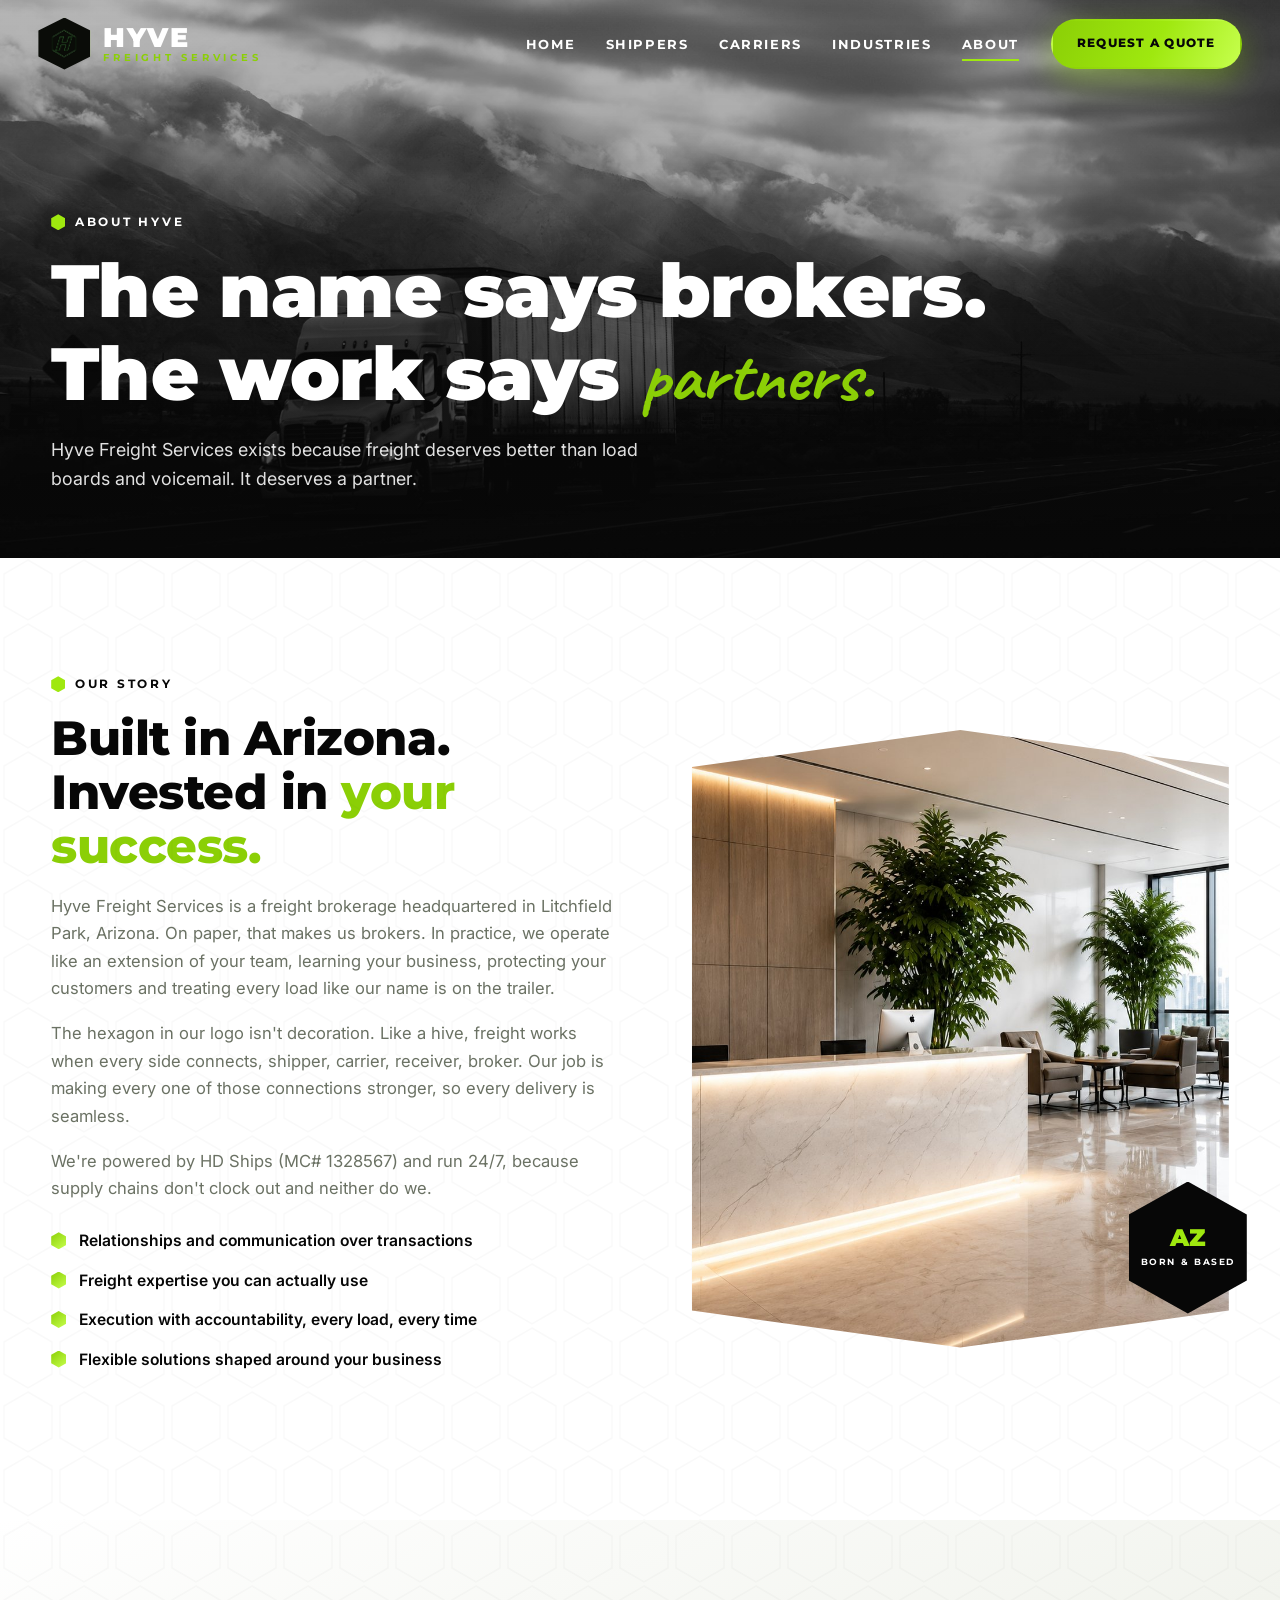
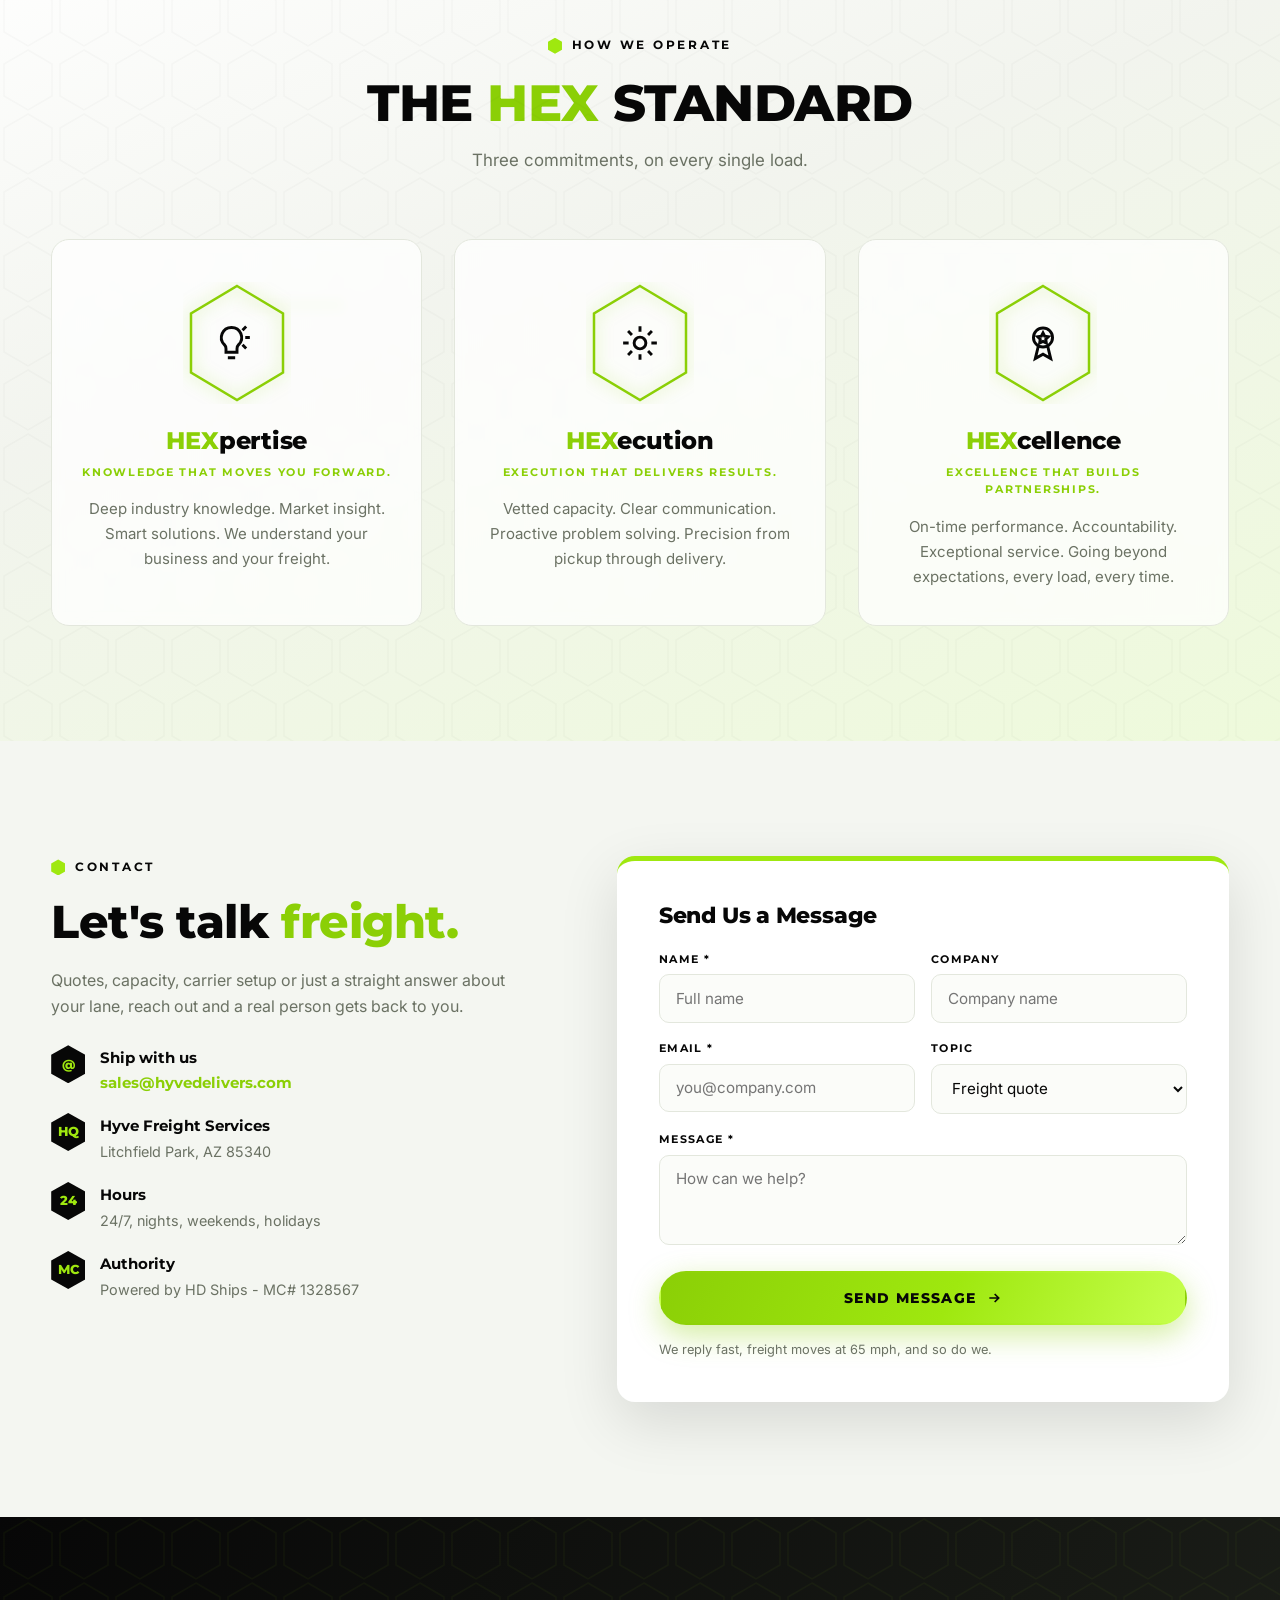
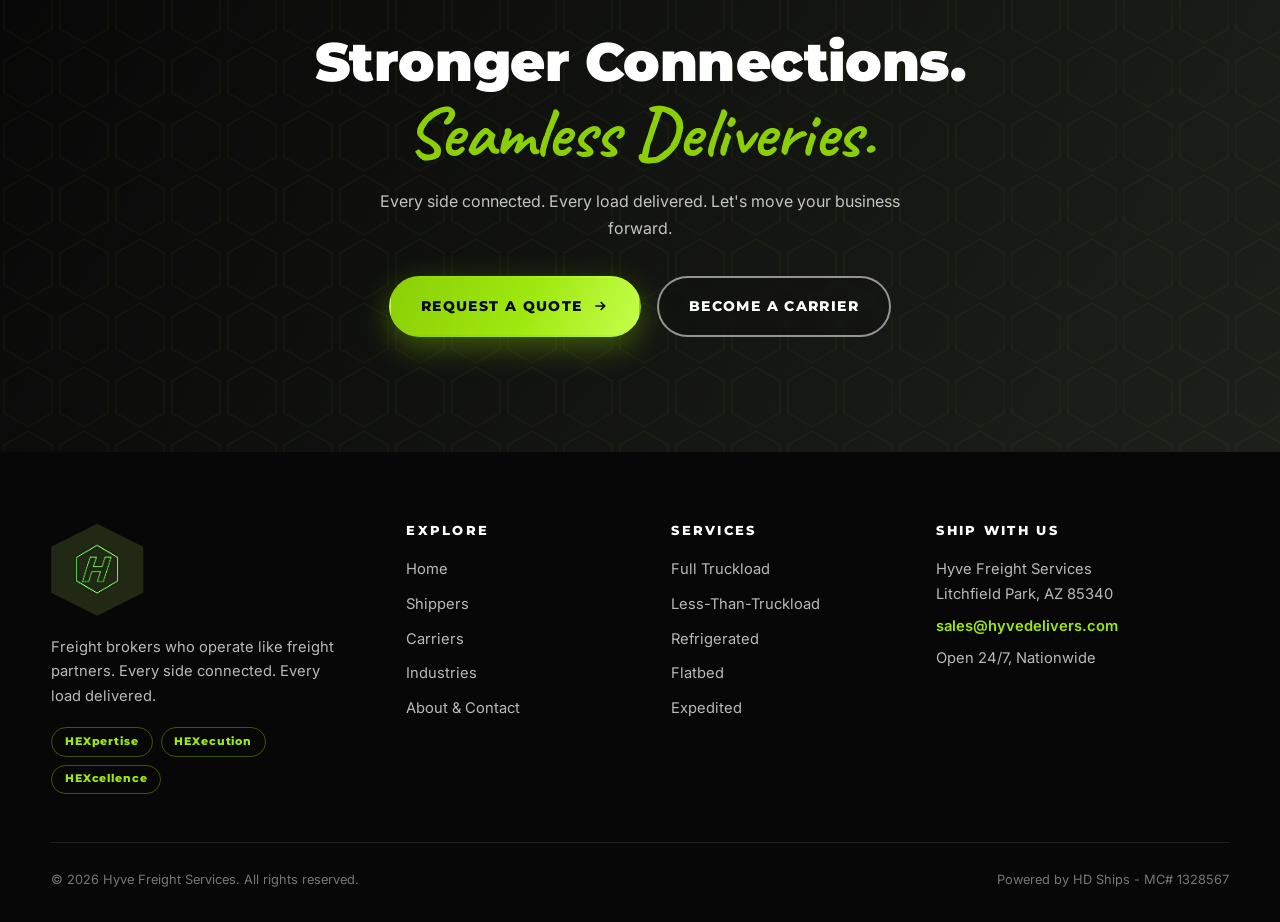
==== public/about.html @ b83c66d7 "bigger footer logo, fixed parallax bg gaps, mobile hero legibility, SEO pack (robots, sitemap, OG/Tw" ====
<!DOCTYPE html>
<html lang="en">
<head>
  <meta charset="UTF-8">
  <meta name="viewport" content="width=device-width, initial-scale=1.0">
  <title>About Hyve Freight Services | Freight Partners in Litchfield Park, AZ | Contact Us</title>
  <meta name="description" content="Meet Hyve Freight Services, an Arizona freight brokerage built on relationships, communication and disciplined execution. Based in Litchfield Park, AZ, serving shippers nationwide 24/7. Contact us at sales@hyvedelivers.com.">
  <meta name="keywords" content="about Hyve Freight Services, freight broker Litchfield Park AZ, Arizona logistics company, contact freight broker, HD Ships MC 1328567">
  <link rel="canonical" href="https://hyvedelivers.com/about.html">
  <meta property="og:title" content="About Hyve Freight Services, Freight Partners, Not Just Brokers">
  <meta property="og:description" content="An Arizona freight brokerage built on relationships, communication and disciplined execution. Ship with us: sales@hyvedelivers.com">
  <link rel="icon" type="image/png" href="images/favicon.png">
  <meta property="og:url" content="https://hyvedelivers.com/about.html">
  <meta property="og:type" content="website">
  <meta property="og:image" content="https://hyvedelivers.com/images/mountain-semi-bw.jpg">
  <meta property="og:site_name" content="Hyve Freight Services">
  <meta name="twitter:card" content="summary_large_image">
  <meta name="twitter:image" content="https://hyvedelivers.com/images/mountain-semi-bw.jpg">
  <meta name="robots" content="index, follow">
  <link rel="apple-touch-icon" href="images/apple-touch-icon.png">
  <link rel="preconnect" href="https://fonts.googleapis.com">
  <link rel="preconnect" href="https://fonts.gstatic.com" crossorigin>
  <link href="https://fonts.googleapis.com/css2?family=Montserrat:wght@700;800;900&family=Inter:wght@400;500;600;700&family=Caveat:wght@700&display=swap" rel="stylesheet">
  <link rel="stylesheet" href="css/style.css">
  <script type="application/ld+json">
  {
    "@context": "https://schema.org",
    "@type": "AboutPage",
    "mainEntity": {
      "@type": "LocalBusiness",
      "name": "Hyve Freight Services",
      "email": "sales@hyvedelivers.com",
      "address": { "@type": "PostalAddress", "addressLocality": "Litchfield Park", "addressRegion": "AZ", "postalCode": "85340", "addressCountry": "US" },
      "openingHours": "Mo-Su 00:00-24:00"
    }
  }
  </script>
</head>
<body class="hero-dark">

  <header class="site-header">
    <div class="header-inner">
      <a class="brand" href="index.html" aria-label="Hyve Freight Services, home">
        <img class="brand-hex" src="images/logo-h.png" alt="Hyve hexagon H logo">
        <span class="brand-word">
          <span class="brand-name">HYVE</span>
          <span class="brand-sub">Freight Services</span>
        </span>
      </a>
      <nav class="main-nav" aria-label="Main navigation">
        <a href="index.html">Home</a>
        <a href="shippers.html">Shippers</a>
        <a href="carriers.html">Carriers</a>
        <a href="industries.html">Industries</a>
        <a href="about.html" class="active">About</a>
      </nav>
      <a href="#quote" class="btn btn-lime header-cta" data-quote>Request a Quote</a>
      <button class="nav-toggle" aria-label="Toggle menu"><span></span><span></span><span></span></button>
    </div>
  </header>

  <main>
    <section class="page-hero">
      <div class="hero-media" data-speed="-1"><img src="images/mountain-semi-bw.jpg" alt="Semi truck driving into dramatic mountain light" fetchpriority="high"></div>
      <div class="page-scrim"></div>
      <div class="container">
        <span class="eyebrow">About Hyve</span>
        <h1>The name says brokers.<br>The work says <span class="lime script">partners.</span></h1>
        <p class="lede">Hyve Freight Services exists because freight deserves better than load boards and voicemail. It deserves a partner.</p>
      </div>
    </section>

    <section class="section hex-bg">
      <div class="container">
        <div class="split">
          <div class="split-copy reveal">
            <span class="eyebrow">Our Story</span>
            <h2>Built in Arizona.<br>Invested in <span class="lime">your success.</span></h2>
            <p>Hyve Freight Services is a freight brokerage headquartered in Litchfield Park, Arizona. On paper, that makes us brokers. In practice, we operate like an extension of your team, learning your business, protecting your customers and treating every load like our name is on the trailer.</p>
            <p>The hexagon in our logo isn't decoration. Like a hive, freight works when every side connects, shipper, carrier, receiver, broker. Our job is making every one of those connections stronger, so every delivery is seamless.</p>
            <p>We're powered by HD Ships (MC# 1328567) and run 24/7, because supply chains don't clock out and neither do we.</p>
            <ul class="value-list">
              <li>Relationships and communication over transactions</li>
              <li>Freight expertise you can actually use</li>
              <li>Execution with accountability, every load, every time</li>
              <li>Flexible solutions shaped around your business</li>
            </ul>
          </div>
          <div class="split-media reveal reveal-d1">
            <div class="photo"><img src="images/client-office.jpg" alt="Hyve Freight Services office, where every load gets watched" loading="lazy"></div>
            <div class="hex-badge"><strong>AZ</strong><span>Born &amp; Based</span></div>
          </div>
        </div>
      </div>
    </section>

    <section class="section hex-standard hex-bg">
      <div class="container">
        <div class="section-head reveal">
          <span class="eyebrow">How We Operate</span>
          <h2>THE <span class="lime">HEX</span> STANDARD</h2>
          <p>Three commitments, on every single load.</p>
        </div>
        <div class="hex-grid">
          <svg class="hex-connector" viewBox="0 0 100 4" preserveAspectRatio="none" aria-hidden="true"><line x1="0" y1="2" x2="100" y2="2"/></svg>
          <article class="hex-card reveal">
            <div class="hex-icon">
              <svg class="hex-frame" viewBox="0 0 108 122"><path d="M54 4 100 31.5v59L54 118 8 90.5v-59z"/></svg>
              <svg class="glyph" viewBox="0 0 24 24" fill="none" stroke-width="1.6"><path d="M9 3.5a5.5 5.5 0 0 0-3.9 9.4c.6.6.9 1.4.9 2.2V17h6v-1.9c0-.8.3-1.6.9-2.2A5.5 5.5 0 0 0 9 3.5z"/><path d="M7 20h4M15 5l2-2M16.5 9H19M15 13l2 2"/></svg>
            </div>
            <h3><span class="hx">HEX</span>pertise</h3>
            <span class="kicker">Knowledge that moves you forward.</span>
            <p>Deep industry knowledge. Market insight. Smart solutions. We understand your business and your freight.</p>
          </article>
          <article class="hex-card reveal reveal-d1">
            <div class="hex-icon">
              <svg class="hex-frame" viewBox="0 0 108 122"><path d="M54 4 100 31.5v59L54 118 8 90.5v-59z"/></svg>
              <svg class="glyph" viewBox="0 0 24 24" fill="none" stroke-width="1.6"><circle cx="12" cy="12" r="3.2"/><path d="M12 2.8v3M12 18.2v3M2.8 12h3M18.2 12h3M5.5 5.5l2.1 2.1M16.4 16.4l2.1 2.1M18.5 5.5l-2.1 2.1M7.6 16.4l-2.1 2.1"/></svg>
            </div>
            <h3><span class="hx">HEX</span>ecution</h3>
            <span class="kicker">Execution that delivers results.</span>
            <p>Vetted capacity. Clear communication. Proactive problem solving. Precision from pickup through delivery.</p>
          </article>
          <article class="hex-card reveal reveal-d2">
            <div class="hex-icon">
              <svg class="hex-frame" viewBox="0 0 108 122"><path d="M54 4 100 31.5v59L54 118 8 90.5v-59z"/></svg>
              <svg class="glyph" viewBox="0 0 24 24" fill="none" stroke-width="1.6"><circle cx="12" cy="9" r="5.2"/><path d="m9.5 13.5-1.7 7 4.2-2.4 4.2 2.4-1.7-7"/><path d="m12 6.5.9 1.8 2 .3-1.4 1.4.3 2-1.8-.9-1.8.9.3-2-1.4-1.4 2-.3z"/></svg>
            </div>
            <h3><span class="hx">HEX</span>cellence</h3>
            <span class="kicker">Excellence that builds partnerships.</span>
            <p>On-time performance. Accountability. Exceptional service. Going beyond expectations, every load, every time.</p>
          </article>
        </div>
      </div>
    </section>

    <section class="section quote-section" id="contact">
      <div class="container">
        <div class="quote-wrap">
          <div class="quote-info reveal">
            <span class="eyebrow">Contact</span>
            <h2>Let's talk <span class="lime">freight.</span></h2>
            <p>Quotes, capacity, carrier setup or just a straight answer about your lane, reach out and a real person gets back to you.</p>
            <ul class="quote-points">
              <li><span class="dot">@</span><div><strong>Ship with us</strong><span><a href="mailto:sales@hyvedelivers.com" class="lime"><strong>sales@hyvedelivers.com</strong></a></span></div></li>
              <li><span class="dot">HQ</span><div><strong>Hyve Freight Services</strong><span>Litchfield Park, AZ 85340</span></div></li>
              <li><span class="dot">24</span><div><strong>Hours</strong><span>24/7, nights, weekends, holidays</span></div></li>
              <li><span class="dot">MC</span><div><strong>Authority</strong><span>Powered by HD Ships - MC# 1328567</span></div></li>
            </ul>
          </div>
          <form class="form-card reveal reveal-d1" data-mailform data-subject="Website Contact, hyvedelivers.com">
            <h3>Send Us a Message</h3>
            <div class="form-grid">
              <div class="field"><label for="a-name">Name *</label><input id="a-name" name="Name" required placeholder="Full name"></div>
              <div class="field"><label for="a-company">Company</label><input id="a-company" name="Company" placeholder="Company name"></div>
              <div class="field"><label for="a-email">Email *</label><input id="a-email" name="Email" type="email" required placeholder="you@company.com"></div>
              <div class="field"><label for="a-topic">Topic</label>
                <select id="a-topic" name="Topic">
                  <option>Freight quote</option><option>Carrier setup</option><option>General question</option><option>Something else</option>
                </select>
              </div>
              <div class="field full"><label for="a-msg">Message *</label><textarea id="a-msg" name="Message" required placeholder="How can we help?"></textarea></div>
            </div>
            <button type="submit" class="btn btn-lime">Send Message
              <svg width="16" height="16" viewBox="0 0 24 24" fill="none" stroke="currentColor" stroke-width="2.5"><path d="M5 12h14M13 6l6 6-6 6"/></svg>
            </button>
            <p class="form-note">We reply fast, freight moves at 65&nbsp;mph, and so do we.</p>
          </form>
        </div>
      </div>
    </section>

    <section class="section cta-band">
      <div class="container">
        <h2>Stronger Connections.<br><span class="script lime" style="font-size:1.3em">Seamless Deliveries.</span></h2>
        <p>Every side connected. Every load delivered. Let's move your business forward.</p>
        <div class="hero-ctas">
          <a href="#quote" class="btn btn-lime" data-quote>Request a Quote
            <svg width="16" height="16" viewBox="0 0 24 24" fill="none" stroke="currentColor" stroke-width="2.5"><path d="M5 12h14M13 6l6 6-6 6"/></svg>
          </a>
          <a href="carriers.html" class="btn btn-ghost-light">Become a Carrier</a>
        </div>
      </div>
    </section>
  </main>

  <footer class="site-footer">
    <div class="container">
      <div class="footer-grid">
        <div class="footer-brand">
          <img class="brand-hex" src="images/logo-h.png" alt="Hyve hexagon logo">
          <p>Freight brokers who operate like freight partners. Every side connected. Every load delivered.</p>
          <div class="hex-tags"><span>HEXpertise</span><span>HEXecution</span><span>HEXcellence</span></div>
        </div>
        <div>
          <h4>Explore</h4>
          <ul>
            <li><a href="index.html">Home</a></li>
            <li><a href="shippers.html">Shippers</a></li>
            <li><a href="carriers.html">Carriers</a></li>
            <li><a href="industries.html">Industries</a></li>
            <li><a href="about.html">About &amp; Contact</a></li>
          </ul>
        </div>
        <div>
          <h4>Services</h4>
          <ul>
            <li><a href="shippers.html#ftl">Full Truckload</a></li>
            <li><a href="shippers.html#ltl">Less-Than-Truckload</a></li>
            <li><a href="shippers.html#reefer">Refrigerated</a></li>
            <li><a href="shippers.html#flatbed">Flatbed</a></li>
            <li><a href="shippers.html#expedited">Expedited</a></li>
          </ul>
        </div>
        <div class="footer-contact">
          <h4>Ship With Us</h4>
          <p>Hyve Freight Services<br>Litchfield Park, AZ 85340</p>
          <p><a href="mailto:sales@hyvedelivers.com">sales@hyvedelivers.com</a></p>
          <p>Open 24/7, Nationwide</p>
        </div>
      </div>
      <div class="footer-bottom">
        <span>© <span id="year"></span> Hyve Freight Services. All rights reserved.</span>
        <span>Powered by HD Ships - MC# 1328567</span>
      </div>
    </div>
  </footer>

  <div class="modal-overlay" id="quoteModal" role="dialog" aria-modal="true" aria-label="Request a freight quote">
    <div class="modal">
      <form class="form-card" data-mailform data-subject="Freight Quote Request, hyvedelivers.com">
        <button type="button" class="modal-close" aria-label="Close">✕</button>
        <h3>Request a Freight Quote</h3>
        <div class="form-grid">
          <div class="field"><label for="m-name">Name *</label><input id="m-name" name="Name" required placeholder="Full name"></div>
          <div class="field"><label for="m-email">Email *</label><input id="m-email" name="Email" type="email" required placeholder="you@company.com"></div>
          <div class="field"><label for="m-origin">Origin *</label><input id="m-origin" name="Origin" required placeholder="City, State or ZIP"></div>
          <div class="field"><label for="m-dest">Destination *</label><input id="m-dest" name="Destination" required placeholder="City, State or ZIP"></div>
          <div class="field"><label for="m-equip">Equipment</label>
            <select id="m-equip" name="Equipment">
              <option>Dry Van (FTL)</option><option>LTL</option><option>Refrigerated</option>
              <option>Flatbed</option><option>Expedited</option><option>Specialized / Other</option>
            </select>
          </div>
          <div class="field"><label for="m-date">Ship Date</label><input id="m-date" name="Ship Date" type="date"></div>
          <div class="field full"><label for="m-notes">Load Details</label><textarea id="m-notes" name="Details" placeholder="Commodity, weight, pallet count, special requirements…"></textarea></div>
        </div>
        <button type="submit" class="btn btn-lime">Send Quote Request</button>
        <p class="form-note">Or email us directly: <a href="mailto:sales@hyvedelivers.com"><strong>sales@hyvedelivers.com</strong></a></p>
      </form>
    </div>
  </div>

  <script src="js/vendor/gsap.min.js"></script>
  <script src="js/vendor/ScrollTrigger.min.js"></script>
  <script src="js/main.js"></script>
</body>
</html>
---- public/css/style.css ----
/* ============================================================
   HYVE FREIGHT SERVICES — global stylesheet
   Palette: neon lime on white/light gray with charcoal accents
   ============================================================ */

:root {
  --ink: #070707;
  --ink-2: #131511;
  --ink-3: #1d201a;
  --paper: #ffffff;
  --mist: #f4f6f1;
  --limewash: #eefadb;
  --lime: #9fe80f;          /* primary neon lime */
  --lime-deep: #8bcf06;     /* brand base */
  --lime-bright: #c6ff4d;   /* glow highlight */
  --gray: #6b7264;
  --gray-line: #e3e7dd;
  --shadow: 0 20px 60px rgba(7, 7, 7, .12);
  --radius: 18px;
  --font-head: 'Montserrat', 'Helvetica Neue', sans-serif;
  --font-body: 'Inter', 'Helvetica Neue', sans-serif;
  --font-script: 'Caveat', cursive;
}

* { margin: 0; padding: 0; box-sizing: border-box; }

html { scroll-behavior: smooth; }

body {
  font-family: var(--font-body);
  color: var(--ink);
  background: var(--paper);
  line-height: 1.65;
  overflow-x: hidden;
  -webkit-font-smoothing: antialiased;
}

img { max-width: 100%; display: block; }
a { color: inherit; text-decoration: none; }
ul { list-style: none; }
button { font-family: inherit; cursor: pointer; }

h1, h2, h3, h4 { font-family: var(--font-head); line-height: 1.12; letter-spacing: -.01em; }

.container { width: min(1200px, 92vw); margin: 0 auto; }

::selection { background: var(--lime); color: var(--ink); }

/* ---------- utility ---------- */
.lime { color: var(--lime-deep); }
.script { font-family: var(--font-script); font-weight: 700; }
.eyebrow {
  display: inline-flex; align-items: center; gap: .6rem;
  font-family: var(--font-head); font-size: .78rem; font-weight: 700;
  letter-spacing: .22em; text-transform: uppercase; color: var(--ink);
}
.eyebrow::before {
  content: ''; width: 14px; height: 16px; flex: none;
  background: var(--lime);
  clip-path: polygon(50% 0, 100% 25%, 100% 75%, 50% 100%, 0 75%, 0 25%);
}
.section { padding: clamp(4.5rem, 9vw, 8rem) 0; position: relative; }
.section-head { max-width: 720px; margin-bottom: clamp(2.2rem, 5vw, 4rem); }
.section-head h2 { font-size: clamp(2rem, 4.4vw, 3.2rem); font-weight: 800; margin: .8rem 0 1rem; }
.section-head p { color: var(--gray); font-size: 1.06rem; }

/* hexagon pattern backdrop */
.hex-bg { position: relative; }
.hex-bg::before {
  content: ''; position: absolute; inset: 0; pointer-events: none; opacity: .5;
  background-image: url("data:image/svg+xml,%3Csvg width='56' height='64' viewBox='0 0 56 64' xmlns='http://www.w3.org/2000/svg'%3E%3Cpath d='M28 2 52 16v32L28 62 4 48V16z' fill='none' stroke='%23070707' stroke-opacity='.045' stroke-width='1.5'/%3E%3C/svg%3E");
}

/* ---------- buttons ---------- */
.btn {
  display: inline-flex; align-items: center; justify-content: center; gap: .6rem;
  font-family: var(--font-head); font-weight: 800; font-size: .86rem;
  letter-spacing: .1em; text-transform: uppercase;
  padding: 1.05rem 1.9rem; border-radius: 999px; border: 2px solid transparent;
  transition: transform .25s ease, box-shadow .25s ease, background .25s ease, color .25s ease, border-color .25s ease;
  white-space: nowrap;
}
.btn svg { transition: transform .25s ease; }
.btn:hover svg { transform: translateX(4px); }
.btn-lime {
  background: linear-gradient(115deg, var(--lime-deep), var(--lime) 55%, var(--lime-bright));
  color: var(--ink); box-shadow: 0 10px 30px rgba(139, 207, 6, .38);
}
.btn-lime:hover { transform: translateY(-2px); box-shadow: 0 16px 40px rgba(139, 207, 6, .5); }
.btn-ghost-dark { border-color: rgba(7,7,7,.35); color: var(--ink); background: transparent; }
.btn-ghost-dark:hover { border-color: var(--ink); background: var(--ink); color: #fff; }
.btn-ghost-light { border-color: rgba(255,255,255,.55); color: #fff; background: rgba(7,7,7,.18); backdrop-filter: blur(4px); }
.btn-ghost-light:hover { border-color: var(--lime); color: var(--lime-bright); }
.btn-dark { background: var(--ink); color: #fff; }
.btn-dark:hover { background: var(--ink-3); transform: translateY(-2px); }

/* ============================================================
   HEADER — full lockup collapses to hex-only on scroll
   ============================================================ */
.site-header {
  position: fixed; top: 0; left: 0; right: 0; z-index: 900;
  transition: background .35s ease, box-shadow .35s ease, padding .35s ease;
  padding: 1.1rem 0;
}
.site-header.scrolled {
  background: rgba(255, 255, 255, .92);
  backdrop-filter: blur(14px); -webkit-backdrop-filter: blur(14px);
  box-shadow: 0 6px 30px rgba(7,7,7,.08);
  padding: .55rem 0;
}
.header-inner { display: flex; align-items: center; gap: 2rem; width: min(1320px, 94vw); margin: 0 auto; }

.brand { display: flex; align-items: center; gap: .8rem; flex: none; }
.brand-hex {
  width: 52px; transition: width .35s ease, padding .35s ease;
  background: #0a0c08; padding: 7px;
  clip-path: polygon(50% 0, 100% 25%, 100% 75%, 50% 100%, 0 75%, 0 25%);
  filter: drop-shadow(0 0 6px rgba(139,207,6,.45));
}
.site-header.scrolled .brand-hex { width: 42px; padding: 5px; }
.brand-word {
  overflow: hidden; max-width: 240px; opacity: 1;
  transition: max-width .45s ease, opacity .35s ease, transform .45s ease;
  line-height: 1;
}
.site-header.scrolled .brand-word { max-width: 0; opacity: 0; transform: translateX(-8px); }
.brand-word .brand-name {
  font-family: var(--font-head); font-weight: 900; font-size: 1.7rem;
  letter-spacing: .06em; color: var(--ink); display: block;
}
.brand-word .brand-sub {
  font-family: var(--font-head); font-weight: 700; font-size: .62rem;
  letter-spacing: .38em; color: var(--lime-deep); display: block; margin-top: .15rem;
  text-transform: uppercase; white-space: nowrap;
}
.hero-dark .site-header:not(.scrolled) .brand-name { color: #fff; }

.main-nav { display: flex; gap: 1.9rem; margin-left: auto; }
.main-nav a {
  font-family: var(--font-head); font-size: .84rem; font-weight: 700;
  letter-spacing: .12em; text-transform: uppercase; color: var(--ink);
  position: relative; padding: .4rem 0;
}
.main-nav a::after {
  content: ''; position: absolute; left: 0; bottom: 0; height: 2px; width: 0;
  background: var(--lime); transition: width .28s ease;
}
.main-nav a:hover::after, .main-nav a.active::after { width: 100%; }
.hero-dark .site-header:not(.scrolled) .main-nav a { color: #fff; }

.header-cta { flex: none; padding: .8rem 1.5rem; font-size: .78rem; }

.nav-toggle { display: none; background: none; border: 0; width: 44px; height: 44px; position: relative; z-index: 1001; }
.nav-toggle span {
  display: block; width: 26px; height: 3px; border-radius: 2px; background: var(--ink);
  margin: 5px auto; transition: transform .3s ease, opacity .3s ease;
}
.hero-dark .site-header:not(.scrolled) .nav-toggle span { background: #fff; }
body.nav-open .nav-toggle span { background: var(--ink) !important; }
body.nav-open .nav-toggle span:nth-child(1) { transform: translateY(8px) rotate(45deg); }
body.nav-open .nav-toggle span:nth-child(2) { opacity: 0; }
body.nav-open .nav-toggle span:nth-child(3) { transform: translateY(-8px) rotate(-45deg); }

@media (max-width: 900px) {
  .main-nav {
    position: fixed; inset: 0; background: rgba(255,255,255,.98);
    flex-direction: column; align-items: center; justify-content: center; gap: 2.2rem;
    transform: translateY(-100%); transition: transform .4s ease; z-index: 1000;
  }
  body.nav-open .main-nav { transform: translateY(0); }
  .main-nav a { font-size: 1.2rem; color: var(--ink) !important; }
  .nav-toggle { display: block; margin-left: auto; }
  .header-cta { display: none; }
}

/* ============================================================
   HERO
   ============================================================ */
.hero {
  position: relative; min-height: 100svh; display: flex; align-items: center;
  overflow: hidden; padding: 7.5rem 0 5rem;
}
.hero-media { position: absolute; inset: -16% 0; z-index: -2; }
.hero-media img { width: 100%; height: 100%; object-fit: cover; object-position: center 62%; }
.hero .hero-media img { filter: saturate(1.25) contrast(1.08) brightness(1.02); }
.hero-scrim {
  position: absolute; inset: 0; z-index: -1;
  background:
    linear-gradient(to bottom, rgba(255,255,255,.65) 0%, transparent 16%),
    linear-gradient(100deg, rgba(250, 252, 245, .9) 0%, rgba(250, 252, 245, .62) 32%, rgba(250,252,245,.06) 60%, rgba(7,7,7,0) 100%),
    linear-gradient(to top, rgba(255,255,255,.75) 0%, transparent 22%);
}
.hero-content { max-width: 660px; }

.hero-title {
  font-size: clamp(3rem, 8.4vw, 6.4rem); font-weight: 900;
  text-transform: none; color: var(--ink); line-height: .98;
}
.hero-title .line { display: block; }
.hero-title .line .strike-wrap { display: inline-block; position: relative; }
.strike-line { position: absolute; left: -4%; top: 50%; width: 108%; height: .42em; overflow: visible; pointer-events: none; transform: translateY(-50%); }
.strike-line path {
  stroke: var(--ink); stroke-width: 7; fill: none; stroke-linecap: round;
  filter: drop-shadow(0 1px 0 rgba(255,255,255,.4));
}
.hero-partners {
  display: block; font-family: var(--font-script); font-weight: 700;
  font-size: clamp(4.4rem, 12vw, 9.4rem); line-height: .8;
  color: var(--lime-deep); transform: rotate(-4deg); margin: .02em 0 0 .3em;
  text-shadow: 0 0 28px rgba(166, 232, 26, .4);
}
.hero-partners .underline { display: block; width: 72%; height: 16px; margin: -2px 0 0 10%; overflow: visible; }
.hero-partners .underline path { stroke: var(--lime); stroke-width: 7; fill: none; stroke-linecap: round; }

.hero-tag {
  font-family: var(--font-head); font-weight: 700;
  font-size: clamp(1.05rem, 2.2vw, 1.45rem); margin: 1.6rem 0 2.2rem; color: var(--ink);
  text-shadow: 0 0 14px rgba(255,255,255,.85), 0 1px 2px rgba(255,255,255,.6);
}
.hero-ctas { display: flex; gap: 1rem; flex-wrap: wrap; }

.scroll-cue {
  position: absolute; left: 50%; bottom: 2rem; transform: translateX(-50%);
  display: flex; flex-direction: column; align-items: center; gap: .5rem;
  font-family: var(--font-head); font-size: .66rem; font-weight: 700;
  letter-spacing: .3em; text-transform: uppercase; color: var(--ink); opacity: .75;
}
.scroll-cue .mouse {
  width: 26px; height: 42px; border: 2px solid var(--ink); border-radius: 14px; position: relative;
}
.scroll-cue .mouse::after {
  content: ''; position: absolute; left: 50%; top: 7px; width: 4px; height: 8px;
  margin-left: -2px; border-radius: 2px; background: var(--lime-deep);
  animation: wheel 1.6s ease-in-out infinite;
}
@keyframes wheel { 0%,100% { transform: translateY(0); opacity: 1; } 55% { transform: translateY(12px); opacity: 0; } }

/* ---------- inner page hero (banner) ---------- */
.page-hero {
  position: relative; min-height: 62svh; display: flex; align-items: flex-end;
  padding: 9rem 0 4rem; color: #fff; overflow: hidden;
}
.page-hero .hero-media img { object-position: center; }
.page-hero .page-scrim {
  position: absolute; inset: 0; z-index: -1;
  background: linear-gradient(to top, rgba(7,7,7,.88) 0%, rgba(7,7,7,.35) 55%, rgba(7,7,7,.25) 100%);
}
.page-hero h1 { font-size: clamp(2.6rem, 6vw, 4.6rem); font-weight: 900; margin-top: .8rem; }
.page-hero .eyebrow { color: #fff; }
.page-hero p.lede { max-width: 640px; margin-top: 1.1rem; font-size: 1.12rem; color: rgba(255,255,255,.88); }

/* ============================================================
   TRUST BAR
   ============================================================ */
.trust-bar { background: var(--ink); color: #fff; padding: 2.4rem 0; }
.trust-grid { display: grid; grid-template-columns: repeat(4, 1fr); gap: 1.5rem; }
.trust-item { display: flex; gap: 1rem; align-items: flex-start; padding: 0 1rem; border-left: 1px solid rgba(255,255,255,.12); }
.trust-item:first-child { border-left: 0; }
.trust-item svg { flex: none; width: 40px; height: 40px; stroke: var(--lime); }
.trust-item h3 { font-size: .86rem; font-weight: 800; letter-spacing: .1em; text-transform: uppercase; margin-bottom: .3rem; }
.trust-item p { font-size: .86rem; color: rgba(255,255,255,.62); line-height: 1.5; }
@media (max-width: 900px) { .trust-grid { grid-template-columns: 1fr 1fr; row-gap: 2rem; } .trust-item:nth-child(3) { border-left: 0; } }
@media (max-width: 560px) { .trust-grid { grid-template-columns: 1fr; } .trust-item { border-left: 0; padding: 0; } }

/* ============================================================
   WHO WE ARE
   ============================================================ */
.split { display: grid; grid-template-columns: 1.05fr 1fr; gap: clamp(2.5rem, 6vw, 5.5rem); align-items: center; }
.split-media { position: relative; }
.split-media .photo {
  border-radius: var(--radius); overflow: hidden; box-shadow: var(--shadow);
  clip-path: polygon(0 6%, 50% 0, 100% 6%, 100% 94%, 50% 100%, 0 94%);
}
.split-media .photo img { aspect-ratio: 4/4.6; object-fit: cover; width: 100%; }
.split-media .hex-badge {
  position: absolute; right: -18px; bottom: 34px; width: 118px; height: 132px;
  background: var(--ink); display: flex; flex-direction: column; align-items: center; justify-content: center;
  clip-path: polygon(50% 0, 100% 25%, 100% 75%, 50% 100%, 0 75%, 0 25%);
  color: var(--lime); font-family: var(--font-head); text-align: center;
}
.split-media .hex-badge strong { font-size: 1.5rem; font-weight: 900; line-height: 1; }
.split-media .hex-badge span { font-size: .56rem; font-weight: 700; letter-spacing: .18em; text-transform: uppercase; color: #fff; margin-top: .3rem; }
.split-copy h2 { font-size: clamp(2rem, 4.2vw, 3rem); font-weight: 800; margin: .8rem 0 1.2rem; }
.split-copy > p { color: var(--gray); margin-bottom: 1.1rem; font-size: 1.04rem; }
.value-list { margin: 1.6rem 0 2rem; display: grid; gap: .85rem; }
.value-list li { display: flex; gap: .8rem; align-items: flex-start; font-weight: 600; font-size: .98rem; }
.value-list li::before {
  content: ''; flex: none; width: 15px; height: 17px; margin-top: .25rem;
  background: linear-gradient(140deg, var(--lime-deep), var(--lime-bright));
  clip-path: polygon(50% 0, 100% 25%, 100% 75%, 50% 100%, 0 75%, 0 25%);
}
@media (max-width: 900px) { .split { grid-template-columns: 1fr; } .split-media { order: -1; max-width: 480px; } }

/* ============================================================
   THE HEX STANDARD
   ============================================================ */
.hex-standard {
  background: linear-gradient(160deg, #ffffff 0%, #f2f4ee 42%, var(--limewash) 100%);
}
.hex-standard .section-head { text-align: center; margin-inline: auto; }
.hex-standard .section-head .eyebrow { justify-content: center; }
.hex-grid { display: grid; grid-template-columns: repeat(3, 1fr); gap: 2rem; position: relative; }
.hex-connector {
  position: absolute; top: 64px; left: 16%; right: 16%; height: 4px; z-index: 0;
}
.hex-connector line { stroke: var(--lime-deep); stroke-width: 3; stroke-dasharray: 2 10; stroke-linecap: round; }
.hex-card {
  position: relative; z-index: 1; text-align: center;
  background: rgba(255,255,255,.75); backdrop-filter: blur(6px);
  border: 1px solid var(--gray-line); border-radius: var(--radius);
  padding: 2.6rem 1.8rem 2.2rem; transition: transform .3s ease, box-shadow .3s ease, border-color .3s ease;
}
.hex-card:hover { transform: translateY(-8px); box-shadow: var(--shadow); border-color: var(--lime); }
.hex-icon {
  width: 108px; height: 122px; margin: 0 auto 1.5rem; position: relative;
  display: flex; align-items: center; justify-content: center;
}
.hex-icon .hex-frame { position: absolute; inset: 0; }
.hex-icon .hex-frame path {
  fill: none; stroke: var(--lime-deep); stroke-width: 2.5;
  filter: drop-shadow(0 0 8px rgba(139, 207, 6, .5));
}
.hex-icon .glyph { width: 44px; height: 44px; stroke: var(--ink); }
.hex-card h3 { font-size: 1.5rem; font-weight: 800; }
.hex-card h3 .hx { color: var(--lime-deep); }
.hex-card .kicker {
  display: block; font-family: var(--font-head); font-size: .68rem; font-weight: 700;
  letter-spacing: .16em; text-transform: uppercase; color: var(--lime-deep); margin: .55rem 0 1rem;
}
.hex-card p { font-size: .94rem; color: var(--gray); }
@media (max-width: 900px) { .hex-grid { grid-template-columns: 1fr; max-width: 460px; margin: 0 auto; } .hex-connector { display: none; } }

/* ============================================================
   SERVICES — expanding accordion cards
   ============================================================ */
.services-strip { display: flex; gap: .8rem; height: 480px; }
.svc {
  position: relative; flex: 1; border-radius: var(--radius); overflow: hidden; cursor: pointer;
  transition: flex .55s cubic-bezier(.5, 0, .15, 1); background: var(--ink);
}
.svc.open { flex: 3.6; }
.svc img { position: absolute; inset: 0; width: 100%; height: 100%; object-fit: cover; opacity: .85; transition: transform .8s ease, opacity .5s ease; }
.svc.open img { transform: scale(1.04); opacity: .95; }
.svc::after {
  content: ''; position: absolute; inset: 0;
  background: linear-gradient(to top, rgba(7,7,7,.92) 0%, rgba(7,7,7,.25) 55%, rgba(7,7,7,.12) 100%);
}
.svc-label {
  position: absolute; z-index: 2; left: 1.4rem; bottom: 1.3rem; right: 1.4rem; color: #fff;
}
.svc-label .num { font-family: var(--font-head); font-weight: 800; font-size: .72rem; letter-spacing: .2em; color: var(--lime); }
.svc-label h3 {
  font-size: 1.25rem; font-weight: 800; margin: .35rem 0; white-space: nowrap;
  transition: font-size .4s ease;
}
.svc.open .svc-label h3 { font-size: 1.6rem; white-space: normal; }
.svc-label p {
  font-size: .9rem; color: rgba(255,255,255,.8); max-width: 420px;
  max-height: 0; opacity: 0; overflow: hidden; transition: max-height .5s ease .1s, opacity .5s ease .15s;
}
.svc.open .svc-label p { max-height: 200px; opacity: 1; }
.svc .svc-collapsed-title {
  position: absolute; z-index: 2; left: 50%; bottom: 2rem; transform-origin: 0 50%;
  transform: rotate(-90deg) translateY(-50%); white-space: nowrap;
  font-family: var(--font-head); font-weight: 800; font-size: .95rem; letter-spacing: .14em;
  text-transform: uppercase; color: #fff; opacity: 1; transition: opacity .3s ease;
}
.svc.open .svc-collapsed-title { opacity: 0; }
.svc:not(.open) .svc-label { opacity: 0; }
@media (max-width: 900px) {
  .services-strip { flex-direction: column; height: auto; }
  .svc { min-height: 84px; flex: none; }
  .svc.open { min-height: 320px; flex: none; }
  .svc .svc-collapsed-title { position: absolute; transform: none; left: 1.4rem; bottom: auto; top: 50%; margin-top: -.6em; }
  .svc:not(.open) .svc-label { display: none; }
}

/* ============================================================
   JOURNEY RAIL — truck rides the route as you scroll (desktop)
   ============================================================ */
.journey-rail {
  position: fixed; right: 26px; top: 50%; transform: translateY(-50%);
  height: min(62vh, 560px); width: 44px; z-index: 500; pointer-events: none;
  opacity: 0; transition: opacity .5s ease;
}
.journey-rail.on { opacity: 1; }
.journey-rail .rail-track { position: absolute; left: 50%; top: 0; bottom: 0; width: 3px; margin-left: -1.5px; background: rgba(7,7,7,.1); border-radius: 2px; }
.journey-rail .rail-fill { position: absolute; left: 50%; top: 0; width: 3px; margin-left: -1.5px; height: 0; background: linear-gradient(var(--lime-deep), var(--lime)); border-radius: 2px; box-shadow: 0 0 8px rgba(139,207,6,.6); }
.journey-rail .waypoint {
  position: absolute; left: 50%; width: 13px; height: 15px; transform: translateX(-50%);
  background: #fff; border: 2px solid rgba(7,7,7,.22);
  clip-path: polygon(50% 0, 100% 25%, 100% 75%, 50% 100%, 0 75%, 0 25%);
  transition: background .3s ease, border-color .3s ease;
}
.journey-rail .waypoint.lit { background: var(--lime); border-color: var(--lime-deep); box-shadow: 0 0 10px rgba(139,207,6,.7); }
.journey-rail .rail-truck {
  position: absolute; left: 50%; top: 0; transform: translate(-50%, -50%);
  width: 34px; height: 34px; border-radius: 50%;
  background: var(--ink); display: flex; align-items: center; justify-content: center;
  box-shadow: 0 4px 14px rgba(7,7,7,.3), 0 0 0 3px var(--lime);
}
.journey-rail .rail-truck svg { width: 20px; height: 20px; fill: var(--lime); }
@media (max-width: 1100px) { .journey-rail { display: none; } }

/* ============================================================
   STATEMENT — Stronger Connections. Seamless Deliveries.
   ============================================================ */
.statement {
  position: relative; color: #fff; overflow: hidden;
  padding: clamp(6rem, 12vw, 10rem) 0;
}
.statement .hero-media img { object-position: center 70%; }
.statement .statement-scrim {
  position: absolute; inset: 0; z-index: -1;
  background: linear-gradient(105deg, rgba(7,7,7,.82) 0%, rgba(7,7,7,.55) 45%, rgba(7,7,7,.2) 100%);
}
.statement h2 { font-size: clamp(2.4rem, 5.6vw, 4.4rem); font-weight: 900; line-height: 1.05; }
.statement .script-line {
  display: block; font-family: var(--font-script); font-weight: 700;
  font-size: clamp(3rem, 7vw, 5.6rem); color: var(--lime); transform: rotate(-2.5deg);
  text-shadow: 0 0 30px rgba(159, 232, 15, .45); margin-top: .1em;
}
.statement p { max-width: 520px; margin: 1.6rem 0 2.4rem; font-size: 1.12rem; color: rgba(255,255,255,.85); }

/* ============================================================
   QUOTE SECTION + FORMS
   ============================================================ */
.quote-section { background: var(--mist); }
.quote-wrap { display: grid; grid-template-columns: 1fr 1.25fr; gap: clamp(2.5rem, 6vw, 5rem); align-items: start; }
.quote-info h2 { font-size: clamp(2rem, 4vw, 2.9rem); font-weight: 800; margin: .8rem 0 1.2rem; }
.quote-info p { color: var(--gray); margin-bottom: 1.6rem; }
.quote-points { display: grid; gap: 1.1rem; }
.quote-points li { display: flex; gap: .9rem; align-items: flex-start; }
.quote-points .dot {
  flex: none; width: 34px; height: 38px; display: flex; align-items: center; justify-content: center;
  background: var(--ink); color: var(--lime); font-family: var(--font-head); font-weight: 800; font-size: .8rem;
  clip-path: polygon(50% 0, 100% 25%, 100% 75%, 50% 100%, 0 75%, 0 25%);
}
.quote-points strong { display: block; font-family: var(--font-head); font-size: .95rem; }
.quote-points span { color: var(--gray); font-size: .9rem; }

.form-card {
  background: #fff; border-radius: var(--radius); box-shadow: var(--shadow);
  border-top: 5px solid var(--lime); padding: clamp(1.6rem, 3.5vw, 2.6rem);
}
.form-card h3 { font-size: 1.35rem; font-weight: 800; margin-bottom: 1.4rem; }
.form-grid { display: grid; grid-template-columns: 1fr 1fr; gap: 1rem; }
.form-grid .full { grid-column: 1 / -1; }
.field label {
  display: block; font-family: var(--font-head); font-size: .7rem; font-weight: 700;
  letter-spacing: .12em; text-transform: uppercase; margin-bottom: .4rem; color: var(--ink);
}
.field input, .field select, .field textarea {
  width: 100%; padding: .85rem 1rem; border: 1.5px solid var(--gray-line); border-radius: 10px;
  font-family: var(--font-body); font-size: .95rem; background: #fbfcf9; color: var(--ink);
  transition: border-color .25s ease, box-shadow .25s ease;
}
.field input:focus, .field select:focus, .field textarea:focus {
  outline: none; border-color: var(--lime-deep); box-shadow: 0 0 0 3px rgba(139,207,6,.18);
}
.field textarea { resize: vertical; min-height: 90px; }
.form-note { font-size: .8rem; color: var(--gray); margin-top: .9rem; }
.form-card .btn { width: 100%; margin-top: 1.2rem; }
@media (max-width: 900px) { .quote-wrap { grid-template-columns: 1fr; } .form-grid { grid-template-columns: 1fr; } }

/* ============================================================
   QUOTE MODAL
   ============================================================ */
.modal-overlay {
  position: fixed; inset: 0; z-index: 1100; background: rgba(7,7,7,.62);
  backdrop-filter: blur(6px); display: flex; align-items: center; justify-content: center;
  opacity: 0; pointer-events: none; transition: opacity .35s ease; padding: 1.2rem;
}
.modal-overlay.open { opacity: 1; pointer-events: auto; }
.modal {
  width: min(680px, 100%); max-height: 90svh; overflow-y: auto;
  transform: translateY(24px) scale(.98); transition: transform .35s ease;
}
.modal-overlay.open .modal { transform: translateY(0) scale(1); }
.modal .form-card { position: relative; }
.modal-close {
  position: absolute; top: 14px; right: 14px; width: 38px; height: 38px; border-radius: 50%;
  border: 1.5px solid var(--gray-line); background: #fff; font-size: 1.1rem; line-height: 1;
  transition: background .25s ease, transform .25s ease;
}
.modal-close:hover { background: var(--limewash); transform: rotate(90deg); }

/* ============================================================
   GENERIC CARDS (industries, carrier benefits, process steps)
   ============================================================ */
.card-grid { display: grid; grid-template-columns: repeat(3, 1fr); gap: 1.6rem; }
.card-grid.cols-2 { grid-template-columns: 1fr 1fr; }
.info-card {
  background: #fff; border: 1px solid var(--gray-line); border-radius: var(--radius);
  padding: 2rem 1.7rem; transition: transform .3s ease, box-shadow .3s ease, border-color .3s ease;
}
.info-card:hover { transform: translateY(-6px); box-shadow: var(--shadow); border-color: var(--lime); }
.info-card .ic {
  width: 54px; height: 60px; display: flex; align-items: center; justify-content: center;
  background: linear-gradient(140deg, var(--limewash), #fff); margin-bottom: 1.2rem;
  clip-path: polygon(50% 0, 100% 25%, 100% 75%, 50% 100%, 0 75%, 0 25%);
  border: 1px solid var(--lime);
}
.info-card .ic svg { width: 26px; height: 26px; stroke: var(--ink); }
.info-card h3 { font-size: 1.12rem; font-weight: 800; margin-bottom: .6rem; }
.info-card p { font-size: .92rem; color: var(--gray); }
@media (max-width: 900px) { .card-grid, .card-grid.cols-2 { grid-template-columns: 1fr 1fr; } }
@media (max-width: 620px) { .card-grid, .card-grid.cols-2 { grid-template-columns: 1fr; } }

/* photo cards (industries) */
.photo-card {
  position: relative; border-radius: var(--radius); overflow: hidden; min-height: 340px;
  display: flex; align-items: flex-end; color: #fff;
}
.photo-card img { position: absolute; inset: 0; width: 100%; height: 100%; object-fit: cover; transition: transform .7s ease; }
.photo-card:hover img { transform: scale(1.06); }
.photo-card::after { content: ''; position: absolute; inset: 0; background: linear-gradient(to top, rgba(7,7,7,.88), rgba(7,7,7,.05) 60%); }
.photo-card .pc-copy { position: relative; z-index: 2; padding: 1.6rem; }
.photo-card h3 { font-size: 1.3rem; font-weight: 800; }
.photo-card p { font-size: .9rem; color: rgba(255,255,255,.82); margin-top: .4rem; }

/* process steps */
.steps { display: grid; grid-template-columns: repeat(4, 1fr); gap: 1.4rem; counter-reset: step; }
.step { position: relative; padding: 1.8rem 1.4rem 1.6rem; background: #fff; border: 1px solid var(--gray-line); border-radius: var(--radius); }
.step::before {
  counter-increment: step; content: counter(step, decimal-leading-zero);
  font-family: var(--font-head); font-weight: 900; font-size: 2.2rem;
  color: transparent; -webkit-text-stroke: 1.5px var(--lime-deep); display: block; margin-bottom: .6rem;
}
.step h3 { font-size: 1rem; font-weight: 800; margin-bottom: .4rem; }
.step p { font-size: .88rem; color: var(--gray); }
@media (max-width: 900px) { .steps { grid-template-columns: 1fr 1fr; } }
@media (max-width: 560px) { .steps { grid-template-columns: 1fr; } }

/* stat band */
.stat-band { background: var(--ink); color: #fff; }
.stat-grid { display: grid; grid-template-columns: repeat(4, 1fr); gap: 2rem; text-align: center; }
.stat-grid strong {
  display: block; font-family: var(--font-head); font-weight: 900;
  font-size: clamp(2rem, 4.4vw, 3.2rem); color: var(--lime);
}
.stat-grid span { font-family: var(--font-head); font-size: .74rem; font-weight: 700; letter-spacing: .18em; text-transform: uppercase; color: rgba(255,255,255,.66); }
@media (max-width: 700px) { .stat-grid { grid-template-columns: 1fr 1fr; } }

/* CTA band */
.cta-band {
  background: linear-gradient(120deg, var(--ink) 0%, var(--ink-3) 100%);
  color: #fff; text-align: center; position: relative; overflow: hidden;
}
.cta-band::before {
  content: ''; position: absolute; inset: 0; opacity: .35;
  background-image: url("data:image/svg+xml,%3Csvg width='56' height='64' viewBox='0 0 56 64' xmlns='http://www.w3.org/2000/svg'%3E%3Cpath d='M28 2 52 16v32L28 62 4 48V16z' fill='none' stroke='%239fe80f' stroke-opacity='.12' stroke-width='1.5'/%3E%3C/svg%3E");
}
.cta-band h2 { font-size: clamp(2rem, 4.6vw, 3.4rem); font-weight: 900; position: relative; }
.cta-band p { color: rgba(255,255,255,.75); max-width: 560px; margin: 1rem auto 2.2rem; position: relative; }
.cta-band .hero-ctas { justify-content: center; position: relative; }

/* ============================================================
   FOOTER
   ============================================================ */
.site-footer { background: var(--ink); color: rgba(255,255,255,.72); padding: 4.5rem 0 2rem; }
.footer-grid { display: grid; grid-template-columns: 1.4fr 1fr 1fr 1.3fr; gap: 2.5rem; margin-bottom: 3rem; }
.footer-brand .brand-hex { width: 92px; padding: 12px; margin-bottom: 1.2rem; }
.footer-brand p { font-size: .92rem; max-width: 300px; }
.footer-brand .hex-tags { display: flex; gap: .5rem; flex-wrap: wrap; margin-top: 1.2rem; }
.footer-brand .hex-tags span {
  font-family: var(--font-head); font-size: .68rem; font-weight: 800; letter-spacing: .08em;
  color: var(--lime); border: 1px solid rgba(159,232,15,.35); border-radius: 999px; padding: .3rem .8rem;
}
.site-footer h4 { color: #fff; font-size: .8rem; font-weight: 800; letter-spacing: .18em; text-transform: uppercase; margin-bottom: 1.2rem; }
.site-footer ul { display: grid; gap: .65rem; font-size: .92rem; }
.site-footer ul a { transition: color .25s ease; }
.site-footer ul a:hover { color: var(--lime); }
.footer-contact p { font-size: .92rem; margin-bottom: .5rem; }
.footer-contact a { color: var(--lime); font-weight: 600; }
.footer-bottom {
  border-top: 1px solid rgba(255,255,255,.1); padding-top: 1.6rem;
  display: flex; justify-content: space-between; gap: 1rem; flex-wrap: wrap;
  font-size: .8rem; color: rgba(255,255,255,.45);
}
@media (max-width: 900px) { .footer-grid { grid-template-columns: 1fr 1fr; } }
@media (max-width: 560px) { .footer-grid { grid-template-columns: 1fr; } }

/* ============================================================
   SCROLL REVEAL DEFAULTS (JS adds .revealed)
   ============================================================ */
.reveal { opacity: 0; transform: translateY(36px); transition: opacity .8s ease, transform .8s ease; }
.reveal.revealed { opacity: 1; transform: none; }
.reveal-d1 { transition-delay: .12s; }
.reveal-d2 { transition-delay: .24s; }
.reveal-d3 { transition-delay: .36s; }
@media (prefers-reduced-motion: reduce) {
  .reveal { opacity: 1; transform: none; transition: none; }
  html { scroll-behavior: auto; }
}
html.no-anim { scroll-behavior: auto; }
html.no-anim .reveal { opacity: 1; transform: none; transition: none; }
html.no-anim .hero, html.no-anim .page-hero { min-height: 860px; }

/* supplied brand hero photo (very wide), keep truck center-right */
.hero .hero-media img { object-position: 55% 48%; }

/* mobile: stronger uniform hero wash so headline/tagline stay legible */
@media (max-width: 700px) {
  .hero-scrim {
    background: linear-gradient(to bottom, rgba(250,252,245,.85) 0%, rgba(250,252,245,.6) 55%, rgba(255,255,255,.9) 100%);
  }
}

/* footer logo: brighten the neon artwork on the dark ground */
.site-footer .brand-hex {
  background: #10130a;
  filter: brightness(2.1) saturate(1.15) drop-shadow(0 0 14px rgba(139,207,6,.55));
}
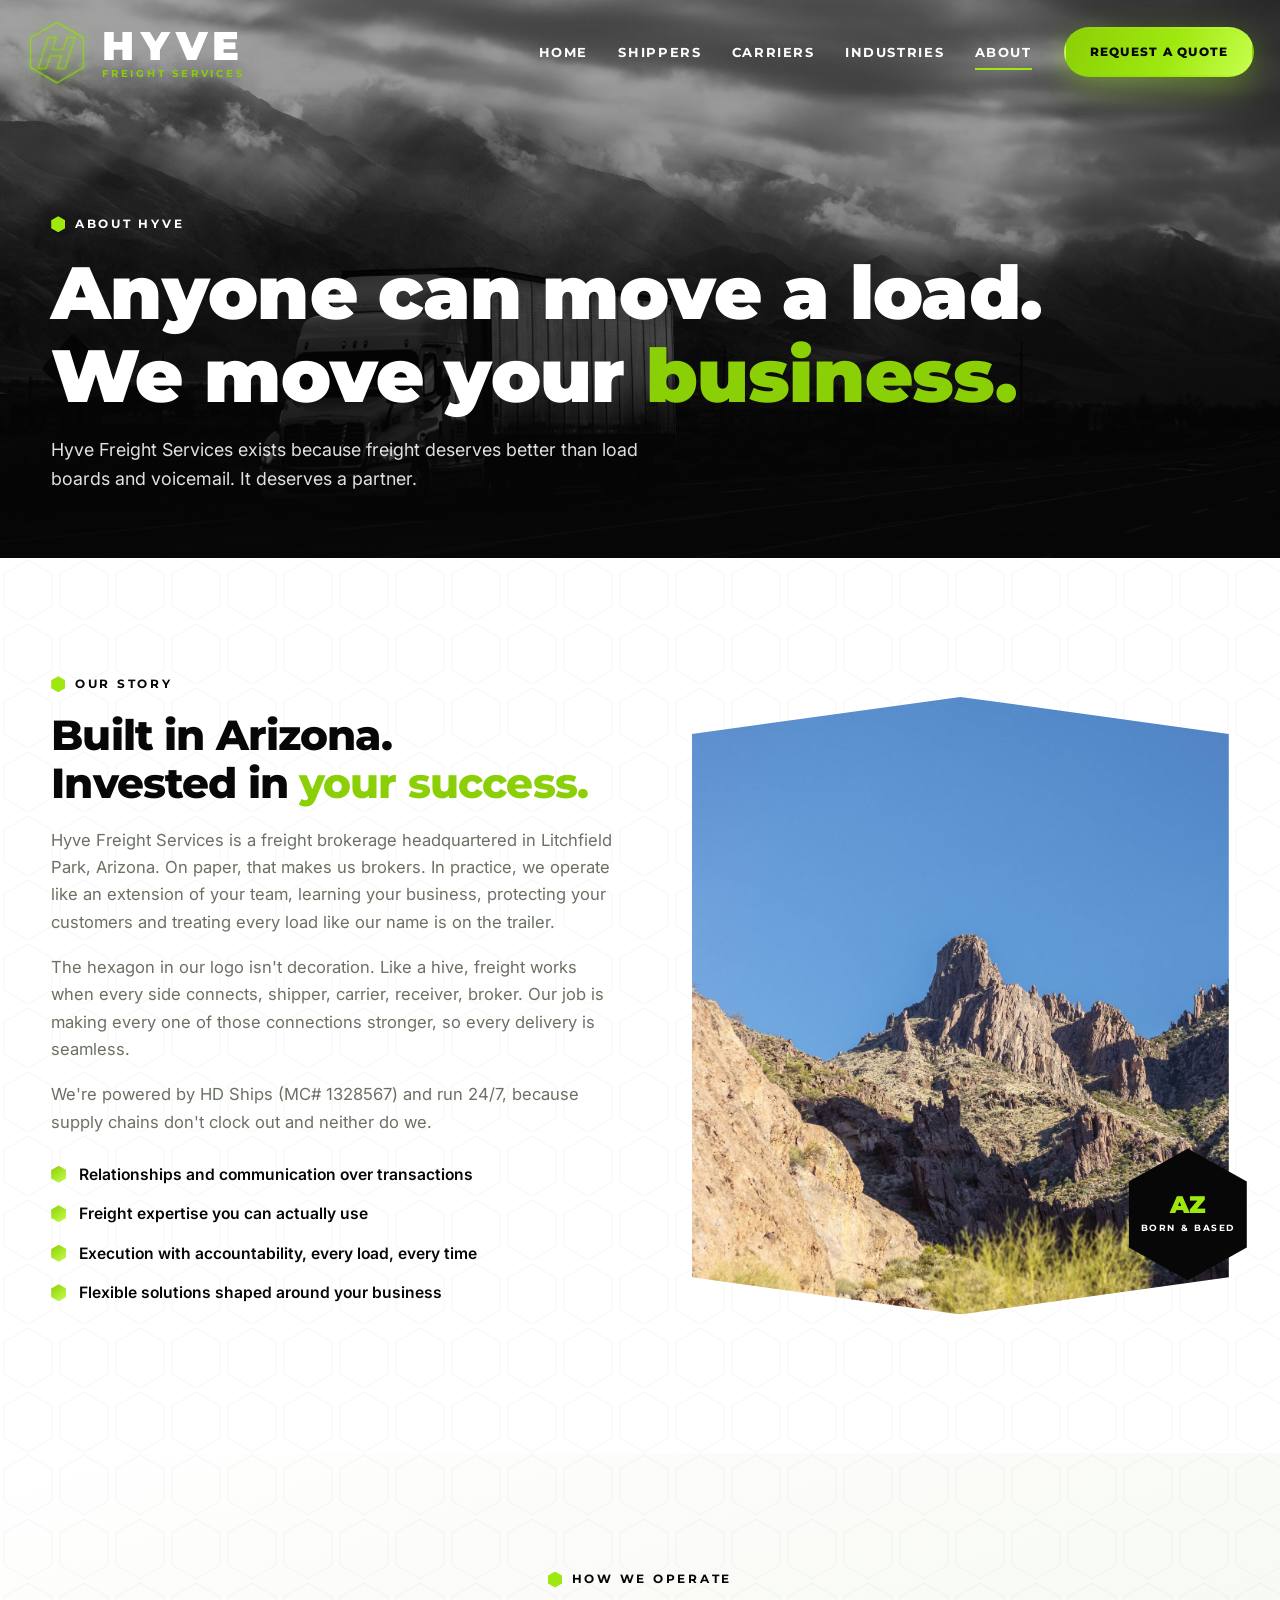
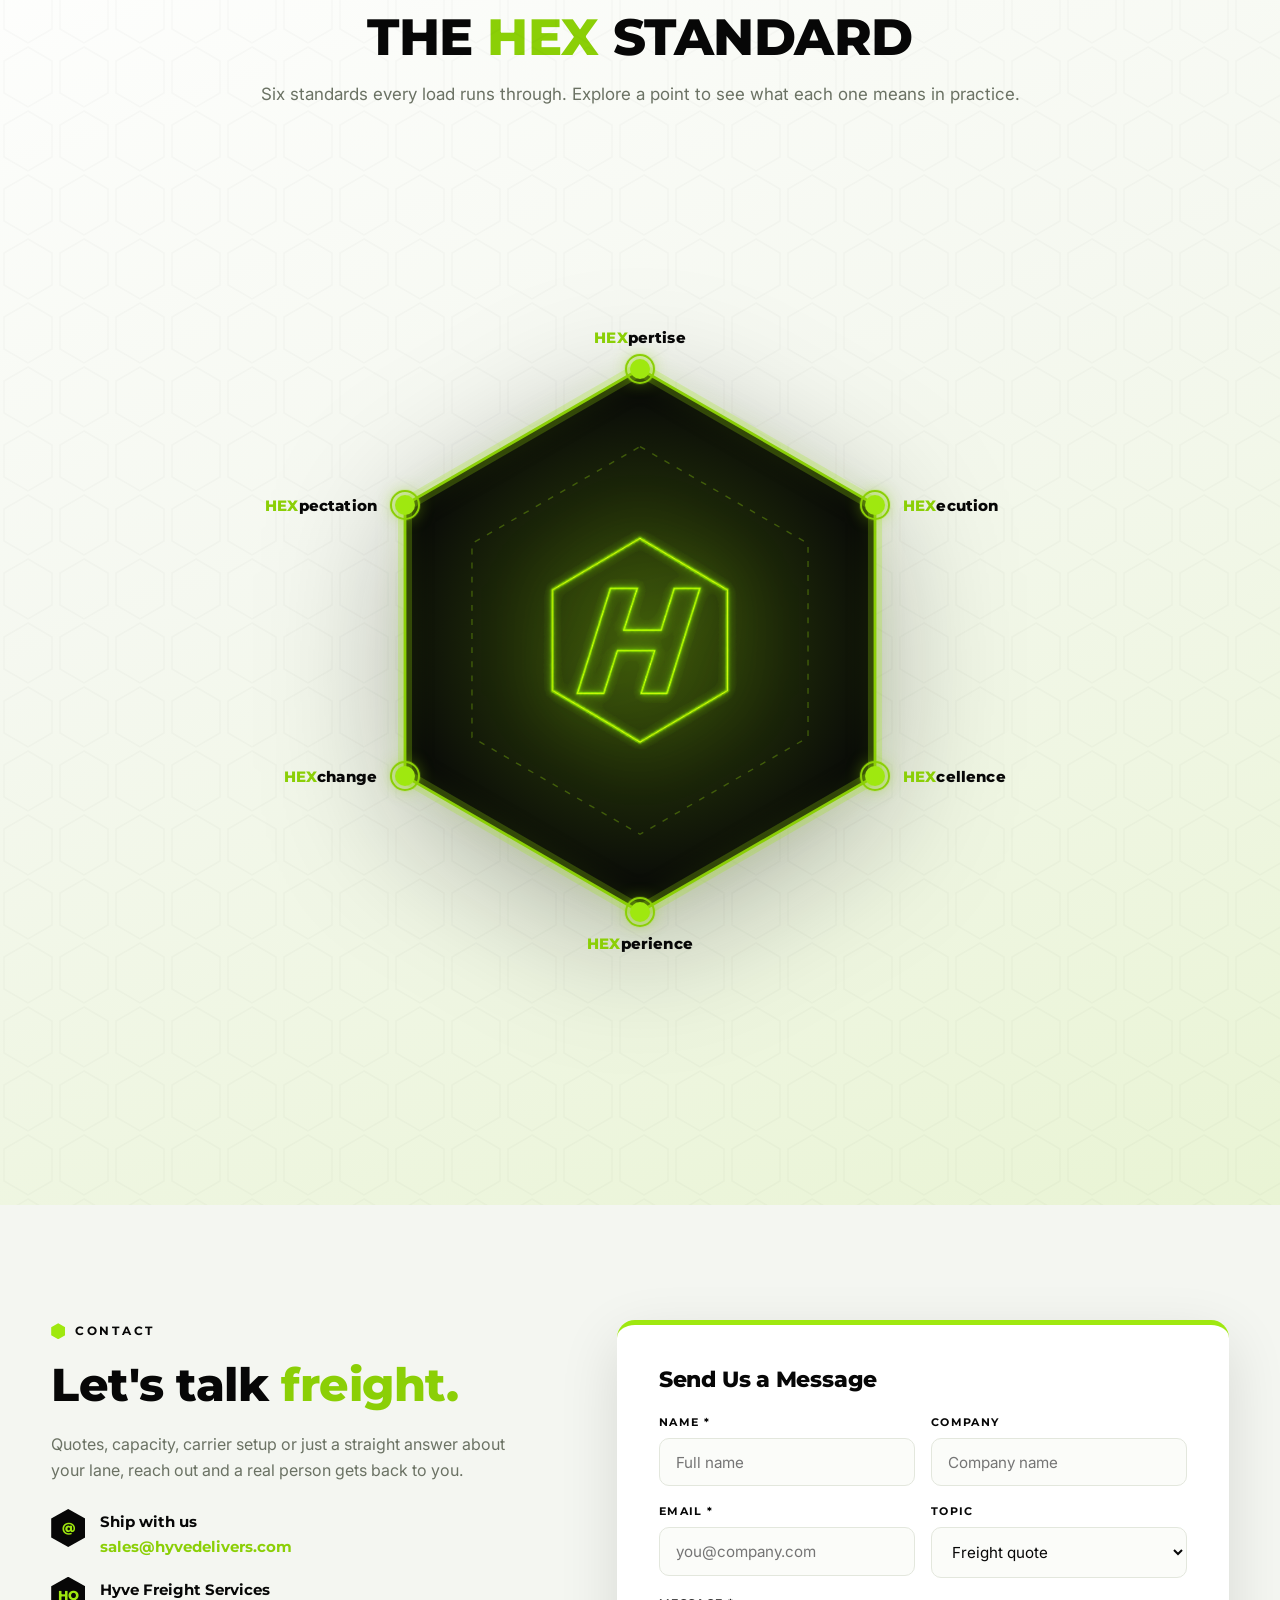
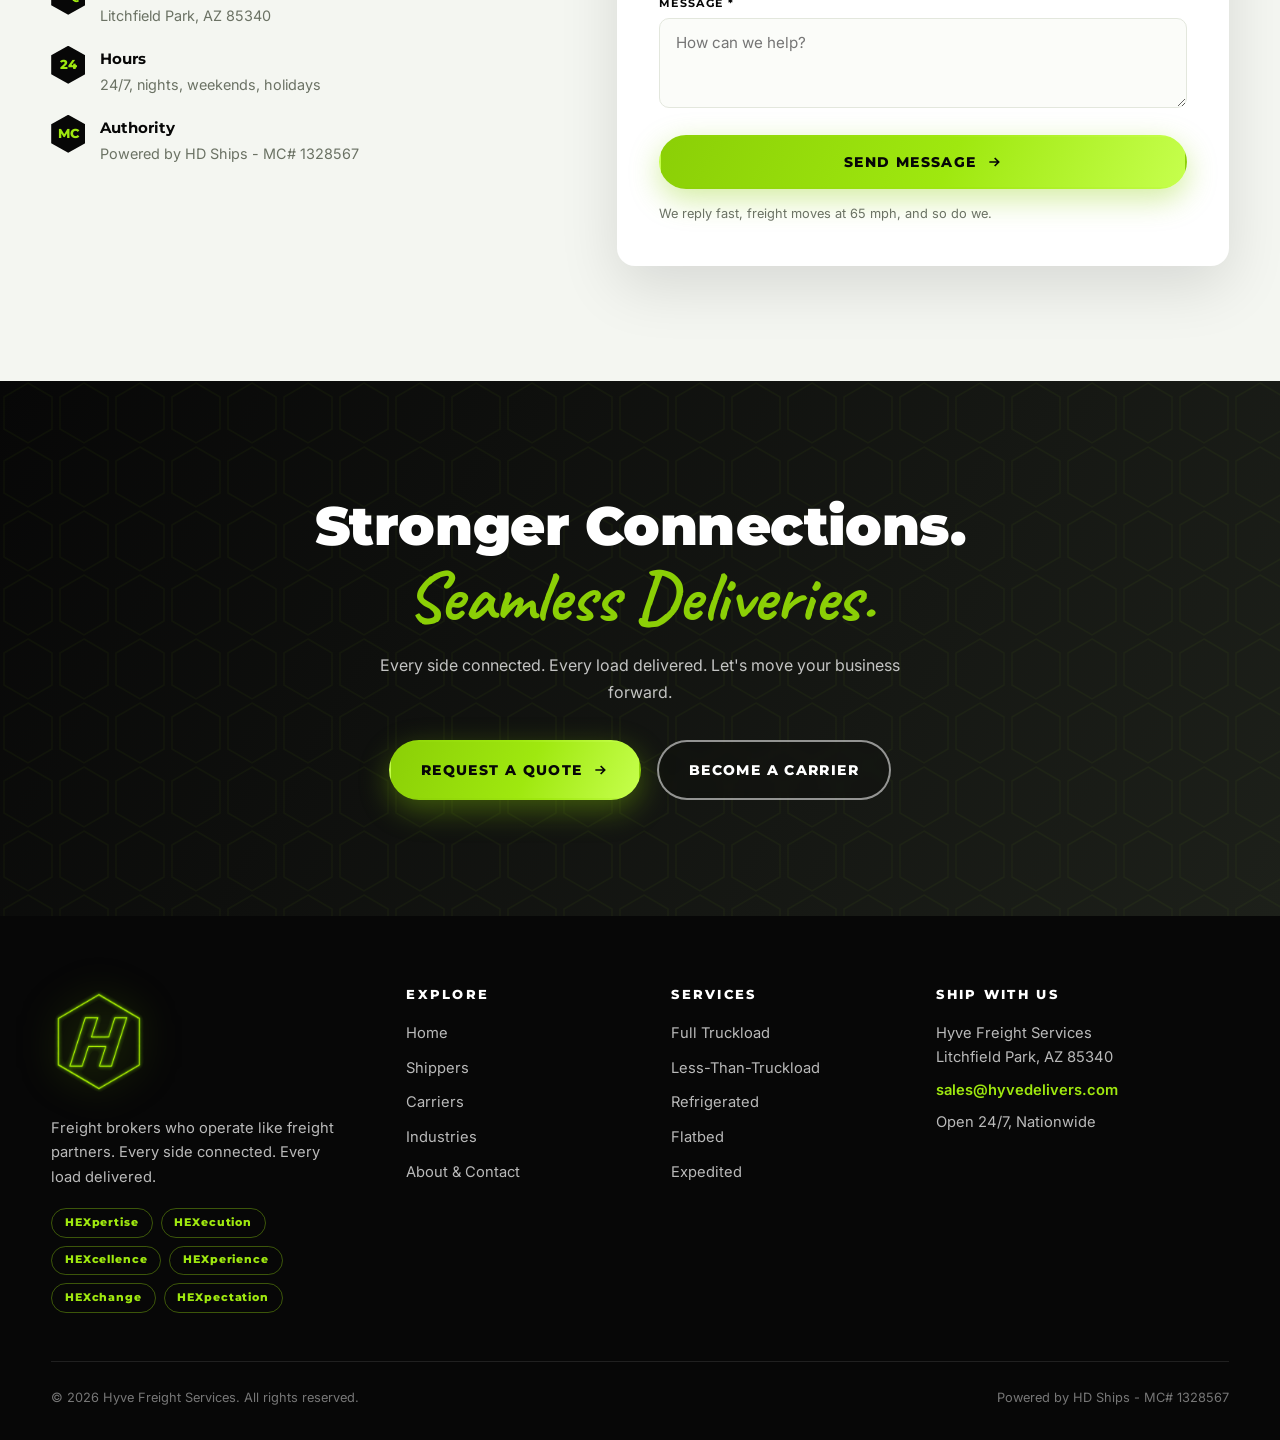
==== commit 3da9cbbb: "client revision round 1: logo, hero scribble, interactive HEX Standard, imagery Header / logo - use " ====
--- a/public/about.html
+++ b/public/about.html
@@ -41,7 +41,7 @@
   <header class="site-header">
     <div class="header-inner">
       <a class="brand" href="index.html" aria-label="Hyve Freight Services, home">
-        <img class="brand-hex" src="images/logo-h.png" alt="Hyve hexagon H logo">
+        <img class="brand-hex" src="images/logo-mark.png" alt="Hyve hexagon H logo">
         <span class="brand-word">
           <span class="brand-name">HYVE</span>
           <span class="brand-sub">Freight Services</span>
@@ -65,7 +65,7 @@
       <div class="page-scrim"></div>
       <div class="container">
         <span class="eyebrow">About Hyve</span>
-        <h1>The name says brokers.<br>The work says <span class="lime script">partners.</span></h1>
+        <h1>Anyone can move a load.<br>We move your <span class="lime">business.</span></h1>
         <p class="lede">Hyve Freight Services exists because freight deserves better than load boards and voicemail. It deserves a partner.</p>
       </div>
     </section>
@@ -87,7 +87,7 @@
             </ul>
           </div>
           <div class="split-media reveal reveal-d1">
-            <div class="photo"><img src="images/client-office.jpg" alt="Hyve Freight Services office, where every load gets watched" loading="lazy"></div>
+            <div class="photo"><img src="images/story-arizona.jpg" alt="The Superstition Mountains east of Phoenix, Arizona, where Hyve is based" loading="lazy"></div>
             <div class="hex-badge"><strong>AZ</strong><span>Born &amp; Based</span></div>
           </div>
         </div>
@@ -99,37 +99,80 @@
         <div class="section-head reveal">
           <span class="eyebrow">How We Operate</span>
           <h2>THE <span class="lime">HEX</span> STANDARD</h2>
-          <p>Three commitments, on every single load.</p>
-        </div>
-        <div class="hex-grid">
-          <svg class="hex-connector" viewBox="0 0 100 4" preserveAspectRatio="none" aria-hidden="true"><line x1="0" y1="2" x2="100" y2="2"/></svg>
-          <article class="hex-card reveal">
-            <div class="hex-icon">
-              <svg class="hex-frame" viewBox="0 0 108 122"><path d="M54 4 100 31.5v59L54 118 8 90.5v-59z"/></svg>
-              <svg class="glyph" viewBox="0 0 24 24" fill="none" stroke-width="1.6"><path d="M9 3.5a5.5 5.5 0 0 0-3.9 9.4c.6.6.9 1.4.9 2.2V17h6v-1.9c0-.8.3-1.6.9-2.2A5.5 5.5 0 0 0 9 3.5z"/><path d="M7 20h4M15 5l2-2M16.5 9H19M15 13l2 2"/></svg>
-            </div>
-            <h3><span class="hx">HEX</span>pertise</h3>
-            <span class="kicker">Knowledge that moves you forward.</span>
-            <p>Deep industry knowledge. Market insight. Smart solutions. We understand your business and your freight.</p>
-          </article>
-          <article class="hex-card reveal reveal-d1">
-            <div class="hex-icon">
-              <svg class="hex-frame" viewBox="0 0 108 122"><path d="M54 4 100 31.5v59L54 118 8 90.5v-59z"/></svg>
-              <svg class="glyph" viewBox="0 0 24 24" fill="none" stroke-width="1.6"><circle cx="12" cy="12" r="3.2"/><path d="M12 2.8v3M12 18.2v3M2.8 12h3M18.2 12h3M5.5 5.5l2.1 2.1M16.4 16.4l2.1 2.1M18.5 5.5l-2.1 2.1M7.6 16.4l-2.1 2.1"/></svg>
-            </div>
-            <h3><span class="hx">HEX</span>ecution</h3>
-            <span class="kicker">Execution that delivers results.</span>
-            <p>Vetted capacity. Clear communication. Proactive problem solving. Precision from pickup through delivery.</p>
-          </article>
-          <article class="hex-card reveal reveal-d2">
-            <div class="hex-icon">
-              <svg class="hex-frame" viewBox="0 0 108 122"><path d="M54 4 100 31.5v59L54 118 8 90.5v-59z"/></svg>
-              <svg class="glyph" viewBox="0 0 24 24" fill="none" stroke-width="1.6"><circle cx="12" cy="9" r="5.2"/><path d="m9.5 13.5-1.7 7 4.2-2.4 4.2 2.4-1.7-7"/><path d="m12 6.5.9 1.8 2 .3-1.4 1.4.3 2-1.8-.9-1.8.9.3-2-1.4-1.4 2-.3z"/></svg>
-            </div>
-            <h3><span class="hx">HEX</span>cellence</h3>
-            <span class="kicker">Excellence that builds partnerships.</span>
-            <p>On-time performance. Accountability. Exceptional service. Going beyond expectations, every load, every time.</p>
-          </article>
+          <p>Six standards every load runs through. Explore a point to see what each one means in practice.</p>
+        </div>
+        <div class="hexos" data-active="0">
+          <div class="hexos-stage">
+            <svg class="hexos-frame" viewBox="0 0 400 462" preserveAspectRatio="xMidYMid meet" aria-hidden="true">
+              <g class="hf-spokes">
+                <line class="sp sp-0" x1="200" y1="231" x2="200" y2="0"/>
+                <line class="sp sp-1" x1="200" y1="231" x2="400" y2="115.5"/>
+                <line class="sp sp-2" x1="200" y1="231" x2="400" y2="346.5"/>
+                <line class="sp sp-3" x1="200" y1="231" x2="200" y2="462"/>
+                <line class="sp sp-4" x1="200" y1="231" x2="0" y2="346.5"/>
+                <line class="sp sp-5" x1="200" y1="231" x2="0" y2="115.5"/>
+              </g>
+              <path class="hf-ring-soft" d="M200 0 400 115.5 400 346.5 200 462 0 346.5 0 115.5Z"/>
+              <path class="hf-ring" d="M200 0 400 115.5 400 346.5 200 462 0 346.5 0 115.5Z"/>
+              <path class="hf-ring-inner" d="M200 66 343 148.5 343 313.5 200 396 57 313.5 57 148.5Z"/>
+            </svg>
+            <span class="hexos-core"><img src="images/logo-mark.png" alt="Hyve hexagon H mark"></span>
+            <button type="button" class="hexnode n-0" data-i="0">
+              <span class="hx-dot"></span>
+              <span class="hx-label"><b>HEX</b>pertise</span>
+              <span class="hx-pop">
+                <span class="hx-pop-title"><b>HEX</b>pertise</span>
+                <span class="hx-pop-kick">Knowledge that moves you forward.</span>
+                <span class="hx-pop-text">Deep market insight across every lane, mode and equipment type. We understand your freight and your business before we ever quote it.</span>
+              </span>
+            </button>
+            <button type="button" class="hexnode n-1" data-i="1">
+              <span class="hx-dot"></span>
+              <span class="hx-label"><b>HEX</b>ecution</span>
+              <span class="hx-pop">
+                <span class="hx-pop-title"><b>HEX</b>ecution</span>
+                <span class="hx-pop-kick">Precision from pickup to delivery.</span>
+                <span class="hx-pop-text">Vetted capacity, clean paperwork and proactive problem solving. Once it's booked, it's watched, all the way to the signature.</span>
+              </span>
+            </button>
+            <button type="button" class="hexnode n-2" data-i="2">
+              <span class="hx-dot"></span>
+              <span class="hx-label"><b>HEX</b>cellence</span>
+              <span class="hx-pop">
+                <span class="hx-pop-title"><b>HEX</b>cellence</span>
+                <span class="hx-pop-kick">A standard we refuse to lower.</span>
+                <span class="hx-pop-text">On-time performance, full accountability and service that goes past what was promised. Every load, every time, no exceptions.</span>
+              </span>
+            </button>
+            <button type="button" class="hexnode n-3" data-i="3">
+              <span class="hx-dot"></span>
+              <span class="hx-label"><b>HEX</b>perience</span>
+              <span class="hx-pop">
+                <span class="hx-pop-title"><b>HEX</b>perience</span>
+                <span class="hx-pop-kick">Real miles behind every decision.</span>
+                <span class="hx-pop-text">Years spent running the lanes we book. You get judgment earned on the road, not a rate guessed at from behind a screen.</span>
+              </span>
+            </button>
+            <button type="button" class="hexnode n-4" data-i="4">
+              <span class="hx-dot"></span>
+              <span class="hx-label"><b>HEX</b>change</span>
+              <span class="hx-pop">
+                <span class="hx-pop-title"><b>HEX</b>change</span>
+                <span class="hx-pop-kick">Communication that never goes quiet.</span>
+                <span class="hx-pop-text">Two-way updates, honest answers and a real person on the line 24/7. No dispatch black holes, no chasing us for a status.</span>
+              </span>
+            </button>
+            <button type="button" class="hexnode n-5" data-i="5">
+              <span class="hx-dot"></span>
+              <span class="hx-label"><b>HEX</b>pectation</span>
+              <span class="hx-pop">
+                <span class="hx-pop-title"><b>HEX</b>pectation</span>
+                <span class="hx-pop-kick">We set the bar, then clear it.</span>
+                <span class="hx-pop-text">You always know what happens next, because we tell you first and then we do it. Surprises belong somewhere other than freight.</span>
+              </span>
+            </button>
+          </div>
+          <div class="hexos-readout" aria-live="polite"></div>
         </div>
       </div>
     </section>
@@ -188,9 +231,9 @@
     <div class="container">
       <div class="footer-grid">
         <div class="footer-brand">
-          <img class="brand-hex" src="images/logo-h.png" alt="Hyve hexagon logo">
+          <img class="brand-hex" src="images/logo-mark.png" alt="Hyve hexagon logo">
           <p>Freight brokers who operate like freight partners. Every side connected. Every load delivered.</p>
-          <div class="hex-tags"><span>HEXpertise</span><span>HEXecution</span><span>HEXcellence</span></div>
+          <div class="hex-tags"><span>HEXpertise</span><span>HEXecution</span><span>HEXcellence</span><span>HEXperience</span><span>HEXchange</span><span>HEXpectation</span></div>
         </div>
         <div>
           <h4>Explore</h4>
@@ -205,11 +248,11 @@
         <div>
           <h4>Services</h4>
           <ul>
-            <li><a href="shippers.html#ftl">Full Truckload</a></li>
-            <li><a href="shippers.html#ltl">Less-Than-Truckload</a></li>
-            <li><a href="shippers.html#reefer">Refrigerated</a></li>
-            <li><a href="shippers.html#flatbed">Flatbed</a></li>
-            <li><a href="shippers.html#expedited">Expedited</a></li>
+            <li>Full Truckload</li>
+            <li>Less-Than-Truckload</li>
+            <li>Refrigerated</li>
+            <li>Flatbed</li>
+            <li>Expedited</li>
           </ul>
         </div>
         <div class="footer-contact">
--- a/public/css/style.css
+++ b/public/css/style.css
@@ -60,7 +60,7 @@
   clip-path: polygon(50% 0, 100% 25%, 100% 75%, 50% 100%, 0 75%, 0 25%);
 }
 .section { padding: clamp(4.5rem, 9vw, 8rem) 0; position: relative; }
-.section-head { max-width: 720px; margin-bottom: clamp(2.2rem, 5vw, 4rem); }
+.section-head { max-width: 860px; margin-bottom: clamp(2.2rem, 5vw, 4rem); }
 .section-head h2 { font-size: clamp(2rem, 4.4vw, 3.2rem); font-weight: 800; margin: .8rem 0 1rem; }
 .section-head p { color: var(--gray); font-size: 1.06rem; }
 
@@ -108,30 +108,30 @@
   box-shadow: 0 6px 30px rgba(7,7,7,.08);
   padding: .55rem 0;
 }
-.header-inner { display: flex; align-items: center; gap: 2rem; width: min(1320px, 94vw); margin: 0 auto; }
-
-.brand { display: flex; align-items: center; gap: .8rem; flex: none; }
+.header-inner { display: flex; align-items: center; gap: 2rem; width: min(1660px, 96vw); margin: 0 auto; }
+
+.brand { display: flex; align-items: center; gap: .9rem; flex: none; }
 .brand-hex {
-  width: 52px; transition: width .35s ease, padding .35s ease;
-  background: #0a0c08; padding: 7px;
-  clip-path: polygon(50% 0, 100% 25%, 100% 75%, 50% 100%, 0 75%, 0 25%);
-  filter: drop-shadow(0 0 6px rgba(139,207,6,.45));
-}
-.site-header.scrolled .brand-hex { width: 42px; padding: 5px; }
+  width: 62px; transition: width .35s ease;
+  filter: saturate(1.25) drop-shadow(0 0 10px rgba(139, 207, 6, .45));
+}
+.site-header.scrolled .brand-hex { width: 50px; }
 .brand-word {
-  overflow: hidden; max-width: 240px; opacity: 1;
+  overflow: hidden; max-width: 300px; opacity: 1;
   transition: max-width .45s ease, opacity .35s ease, transform .45s ease;
   line-height: 1;
 }
 .site-header.scrolled .brand-word { max-width: 0; opacity: 0; transform: translateX(-8px); }
 .brand-word .brand-name {
-  font-family: var(--font-head); font-weight: 900; font-size: 1.7rem;
-  letter-spacing: .06em; color: var(--ink); display: block;
+  font-family: var(--font-head); font-weight: 900; font-size: 2.5rem;
+  letter-spacing: .17em; color: var(--ink); display: block;
+  /* trailing letter-space would push the sub-line out of alignment */
+  margin-right: -.17em;
 }
 .brand-word .brand-sub {
   font-family: var(--font-head); font-weight: 700; font-size: .62rem;
-  letter-spacing: .38em; color: var(--lime-deep); display: block; margin-top: .15rem;
-  text-transform: uppercase; white-space: nowrap;
+  letter-spacing: .28em; color: var(--lime-deep); display: block; margin-top: .2rem;
+  text-transform: uppercase; white-space: nowrap; margin-right: -.28em;
 }
 .hero-dark .site-header:not(.scrolled) .brand-name { color: #fff; }
 
@@ -190,7 +190,8 @@
     linear-gradient(100deg, rgba(250, 252, 245, .9) 0%, rgba(250, 252, 245, .62) 32%, rgba(250,252,245,.06) 60%, rgba(7,7,7,0) 100%),
     linear-gradient(to top, rgba(255,255,255,.75) 0%, transparent 22%);
 }
-.hero-content { max-width: 660px; }
+.hero .container { width: min(1660px, 96vw); }
+.hero-content { max-width: 780px; }
 
 .hero-title {
   font-size: clamp(3rem, 8.4vw, 6.4rem); font-weight: 900;
@@ -198,11 +199,20 @@
 }
 .hero-title .line { display: block; }
 .hero-title .line .strike-wrap { display: inline-block; position: relative; }
-.strike-line { position: absolute; left: -4%; top: 50%; width: 108%; height: .42em; overflow: visible; pointer-events: none; transform: translateY(-50%); }
+.strike-line {
+  position: absolute; left: -5%; top: 50%; width: 110%; height: 1.1em;
+  overflow: visible; pointer-events: none; transform: translateY(-50%) rotate(-1.2deg);
+}
 .strike-line path {
-  stroke: var(--ink); stroke-width: 7; fill: none; stroke-linecap: round;
-  filter: drop-shadow(0 1px 0 rgba(255,255,255,.4));
-}
+  stroke: var(--lime-deep); fill: none; stroke-linecap: round; stroke-linejoin: round;
+  filter: drop-shadow(0 0 10px rgba(159, 232, 15, .55));
+}
+/* uneven weights read as a real marker, not a drawn line */
+.strike-line .s1 { stroke-width: 6.5; }
+.strike-line .s2 { stroke-width: 5.5; opacity: .92; }
+.strike-line .s3 { stroke-width: 4; opacity: .8; }
+.strike-line .s4 { stroke-width: 4; opacity: .8; }
+.strike-line .s5 { stroke-width: 5; opacity: .85; }
 .hero-partners {
   display: block; font-family: var(--font-script); font-weight: 700;
   font-size: clamp(4.4rem, 12vw, 9.4rem); line-height: .8;
@@ -240,10 +250,13 @@
   position: relative; min-height: 62svh; display: flex; align-items: flex-end;
   padding: 9rem 0 4rem; color: #fff; overflow: hidden;
 }
-.page-hero .hero-media img { object-position: center; }
+.page-hero .hero-media img {
+  object-position: center;
+  filter: grayscale(1) contrast(1.08) brightness(.92);
+}
 .page-hero .page-scrim {
   position: absolute; inset: 0; z-index: -1;
-  background: linear-gradient(to top, rgba(7,7,7,.88) 0%, rgba(7,7,7,.35) 55%, rgba(7,7,7,.25) 100%);
+  background: linear-gradient(to top, rgba(7,7,7,.9) 0%, rgba(7,7,7,.42) 55%, rgba(7,7,7,.3) 100%);
 }
 .page-hero h1 { font-size: clamp(2.6rem, 6vw, 4.6rem); font-weight: 900; margin-top: .8rem; }
 .page-hero .eyebrow { color: #fff; }
@@ -280,7 +293,7 @@
 }
 .split-media .hex-badge strong { font-size: 1.5rem; font-weight: 900; line-height: 1; }
 .split-media .hex-badge span { font-size: .56rem; font-weight: 700; letter-spacing: .18em; text-transform: uppercase; color: #fff; margin-top: .3rem; }
-.split-copy h2 { font-size: clamp(2rem, 4.2vw, 3rem); font-weight: 800; margin: .8rem 0 1.2rem; }
+.split-copy h2 { font-size: clamp(1.85rem, 3.4vw, 2.65rem); font-weight: 800; letter-spacing: -.02em; margin: .8rem 0 1.2rem; }
 .split-copy > p { color: var(--gray); margin-bottom: 1.1rem; font-size: 1.04rem; }
 .value-list { margin: 1.6rem 0 2rem; display: grid; gap: .85rem; }
 .value-list li { display: flex; gap: .8rem; align-items: flex-start; font-weight: 600; font-size: .98rem; }
@@ -295,40 +308,149 @@
    THE HEX STANDARD
    ============================================================ */
 .hex-standard {
-  background: linear-gradient(160deg, #ffffff 0%, #f2f4ee 42%, var(--limewash) 100%);
+  background: linear-gradient(160deg, #ffffff 0%, #f5f8f0 45%, #e9f4d4 100%);
 }
 .hex-standard .section-head { text-align: center; margin-inline: auto; }
 .hex-standard .section-head .eyebrow { justify-content: center; }
-.hex-grid { display: grid; grid-template-columns: repeat(3, 1fr); gap: 2rem; position: relative; }
-.hex-connector {
-  position: absolute; top: 64px; left: 16%; right: 16%; height: 4px; z-index: 0;
-}
-.hex-connector line { stroke: var(--lime-deep); stroke-width: 3; stroke-dasharray: 2 10; stroke-linecap: round; }
-.hex-card {
-  position: relative; z-index: 1; text-align: center;
-  background: rgba(255,255,255,.75); backdrop-filter: blur(6px);
-  border: 1px solid var(--gray-line); border-radius: var(--radius);
-  padding: 2.6rem 1.8rem 2.2rem; transition: transform .3s ease, box-shadow .3s ease, border-color .3s ease;
-}
-.hex-card:hover { transform: translateY(-8px); box-shadow: var(--shadow); border-color: var(--lime); }
-.hex-icon {
-  width: 108px; height: 122px; margin: 0 auto 1.5rem; position: relative;
-  display: flex; align-items: center; justify-content: center;
-}
-.hex-icon .hex-frame { position: absolute; inset: 0; }
-.hex-icon .hex-frame path {
-  fill: none; stroke: var(--lime-deep); stroke-width: 2.5;
-  filter: drop-shadow(0 0 8px rgba(139, 207, 6, .5));
-}
-.hex-icon .glyph { width: 44px; height: 44px; stroke: var(--ink); }
-.hex-card h3 { font-size: 1.5rem; font-weight: 800; }
-.hex-card h3 .hx { color: var(--lime-deep); }
-.hex-card .kicker {
-  display: block; font-family: var(--font-head); font-size: .68rem; font-weight: 700;
-  letter-spacing: .16em; text-transform: uppercase; color: var(--lime-deep); margin: .55rem 0 1rem;
-}
-.hex-card p { font-size: .94rem; color: var(--gray); }
-@media (max-width: 900px) { .hex-grid { grid-template-columns: 1fr; max-width: 460px; margin: 0 auto; } .hex-connector { display: none; } }
+/* ---------- one large hexagon, six live points, hover to open ---------- */
+.hexos {
+  position: relative;
+  /* reserves room for the top and bottom pop-ups */
+  padding: 196px 0 178px;
+}
+.hexos-stage {
+  position: relative; margin: 0 auto;
+  width: min(470px, 46vw); aspect-ratio: 400 / 462;
+}
+.hexos-frame { position: absolute; inset: 0; width: 100%; height: 100%; overflow: visible; }
+.hf-ring-soft {
+  fill: #0a0c08; stroke: rgba(159, 232, 15, .24); stroke-width: 12;
+  filter: drop-shadow(0 26px 58px rgba(7, 7, 7, .3));
+}
+.hf-ring {
+  fill: none; stroke: var(--lime-deep); stroke-width: 2.4;
+  filter: drop-shadow(0 0 10px rgba(139, 207, 6, .5));
+}
+.hf-ring-inner { fill: none; stroke: var(--lime); stroke-width: 1.2; stroke-opacity: .3; stroke-dasharray: 5 7; }
+.sp {
+  stroke: var(--lime); stroke-width: 1.4; stroke-opacity: .26;
+  stroke-dasharray: 3 9; transition: stroke-opacity .35s ease, stroke-width .35s ease;
+}
+
+/* the H sits at the centre of the system */
+.hexos-core {
+  position: absolute; left: 50%; top: 50%; transform: translate(-50%, -50%);
+  width: 44%; display: block;
+}
+.hexos-core::before {
+  content: ''; position: absolute; left: 50%; top: 50%; width: 230%; height: 230%;
+  transform: translate(-50%, -50%); border-radius: 50%; z-index: -1;
+  background: radial-gradient(circle, rgba(159, 232, 15, .3) 0%, rgba(159, 232, 15, 0) 68%);
+}
+.hexos-core img { width: 100%; filter: saturate(1.35) brightness(1.18) drop-shadow(0 0 30px rgba(139, 207, 6, .7)); }
+
+/* each node is a zero-size anchor pinned to a hexagon vertex */
+.hexnode {
+  position: absolute; width: 0; height: 0; padding: 0; border: 0;
+  background: none; color: inherit; text-align: left;
+}
+.hexnode.n-0 { left: 50%;  top: 0;    --lx: -50%; --ly: calc(-100% - 22px); --px: -50%; --py: calc(-100% - 34px); }
+.hexnode.n-1 { left: 100%; top: 25%;  --lx: 28px; --ly: -50%;               --px: 28px; --py: -50%; }
+.hexnode.n-2 { left: 100%; top: 75%;  --lx: 28px; --ly: -50%;               --px: 28px; --py: -50%; }
+.hexnode.n-3 { left: 50%;  top: 100%; --lx: -50%; --ly: 22px;               --px: -50%; --py: 34px; }
+.hexnode.n-4 { left: 0;    top: 75%;  --lx: calc(-100% - 28px); --ly: -50%; --px: calc(-100% - 28px); --py: -50%; }
+.hexnode.n-5 { left: 0;    top: 25%;  --lx: calc(-100% - 28px); --ly: -50%; --px: calc(-100% - 28px); --py: -50%; }
+
+.hx-dot {
+  position: absolute; left: 0; top: 0; transform: translate(-50%, -50%);
+  width: 20px; height: 20px; border-radius: 50%; background: var(--lime);
+  box-shadow: 0 0 0 6px rgba(159, 232, 15, .15), 0 0 18px rgba(139, 207, 6, .8);
+  transition: transform .3s ease, box-shadow .3s ease, opacity .3s ease;
+}
+/* the slow pulse that makes the system feel live */
+.hx-dot::after {
+  content: ''; position: absolute; inset: -5px; border-radius: 50%;
+  border: 2px solid var(--lime-deep); animation: hxpulse 3s ease-out infinite;
+}
+@keyframes hxpulse {
+  0%   { transform: scale(.75); opacity: .75; }
+  70%  { transform: scale(2.2);  opacity: 0; }
+  100% { transform: scale(2.2);  opacity: 0; }
+}
+.n-1 .hx-dot::after { animation-delay: .5s; }
+.n-2 .hx-dot::after { animation-delay: 1s; }
+.n-3 .hx-dot::after { animation-delay: 1.5s; }
+.n-4 .hx-dot::after { animation-delay: 2s; }
+.n-5 .hx-dot::after { animation-delay: 2.5s; }
+
+.hx-label {
+  position: absolute; left: 0; top: 0; white-space: nowrap;
+  transform: translate(var(--lx), var(--ly));
+  font-family: var(--font-head); font-weight: 800; font-size: .95rem;
+  letter-spacing: .01em; color: var(--ink);
+  transition: opacity .25s ease;
+}
+.hx-label b { color: var(--lime-deep); font-weight: 800; }
+
+.hx-pop {
+  position: absolute; left: 0; top: 0; width: 252px; display: block;
+  transform: translate(var(--px), var(--py)) scale(.94);
+  background: rgba(255, 255, 255, .97); backdrop-filter: blur(8px);
+  border: 1px solid var(--gray-line); border-top: 3px solid var(--lime);
+  border-radius: 14px; padding: 1rem 1.15rem 1.1rem;
+  box-shadow: 0 20px 46px rgba(7, 7, 7, .17);
+  opacity: 0; visibility: hidden; z-index: 5;
+  transition: opacity .28s ease, transform .28s cubic-bezier(.2, .8, .3, 1), visibility .28s;
+}
+.hx-pop-title { display: block; font-family: var(--font-head); font-weight: 800; font-size: 1.18rem; color: var(--ink); }
+.hx-pop-title b { color: var(--lime-deep); font-weight: 800; }
+.hx-pop-kick {
+  display: block; font-family: var(--font-head); font-size: .64rem; font-weight: 700;
+  letter-spacing: .15em; text-transform: uppercase; color: var(--lime-deep); margin: .45rem 0 .6rem;
+}
+.hx-pop-text { display: block; font-size: .88rem; line-height: 1.6; color: var(--gray); }
+/* the top and bottom cards run wide so they stay short and don't crowd the section */
+.n-0 .hx-pop, .n-3 .hx-pop { width: 430px; }
+
+/* ---- open state ---- */
+.hexnode.on .hx-pop { opacity: 1; visibility: visible; transform: translate(var(--px), var(--py)) scale(1); }
+.hexnode.on .hx-label { opacity: 0; }
+.hexnode.on .hx-dot {
+  transform: translate(-50%, -50%) scale(1.35);
+  box-shadow: 0 0 0 8px rgba(159, 232, 15, .22), 0 0 26px rgba(139, 207, 6, 1);
+}
+.hexnode.on .hx-dot::after { animation: none; opacity: 0; }
+.hexos.engaged .hexnode:not(.on) .hx-dot { opacity: .4; }
+.hexos.engaged .hexnode:not(.on) .hx-label { opacity: .45; }
+.hexnode:focus { outline: none; }
+.hexnode:focus-visible .hx-dot { box-shadow: 0 0 0 4px #fff, 0 0 0 7px var(--ink); }
+
+.hexos[data-active="0"] .sp-0, .hexos[data-active="1"] .sp-1, .hexos[data-active="2"] .sp-2,
+.hexos[data-active="3"] .sp-3, .hexos[data-active="4"] .sp-4, .hexos[data-active="5"] .sp-5 {
+  stroke-opacity: .9; stroke-width: 2.2; stroke-dasharray: none;
+}
+.hexos:not(.engaged) .sp { stroke-opacity: .26; stroke-width: 1.4; stroke-dasharray: 3 9; }
+
+/* ---- narrow screens: keep the hexagon, move the copy to a card beneath it ---- */
+.hexos-readout { display: none; }
+@media (max-width: 1160px) {
+  .hexos { padding: 0; }
+  .hexos-stage { width: min(320px, 66vw); }
+  .hx-label, .hx-pop { display: none; }
+  .hexos-readout {
+    display: block; max-width: 480px; margin: 2.6rem auto 0; text-align: center;
+    background: rgba(255, 255, 255, .95); border: 1px solid var(--gray-line);
+    border-top: 3px solid var(--lime); border-radius: var(--radius);
+    padding: 1.4rem 1.5rem; box-shadow: 0 14px 34px rgba(7, 7, 7, .1);
+  }
+  .hexos-readout .hx-pop-kick { margin-inline: auto; }
+}
+@media (max-width: 560px) {
+  .hexos-stage { width: min(268px, 72vw); }
+  .hx-dot { width: 17px; height: 17px; }
+}
+@media (prefers-reduced-motion: reduce) { .hx-dot::after { animation: none; opacity: .35; } }
+html.no-anim .hx-dot::after { animation: none; opacity: .35; }
 
 /* ============================================================
    SERVICES — expanding accordion cards
@@ -407,20 +529,32 @@
    ============================================================ */
 .statement {
   position: relative; color: #fff; overflow: hidden;
-  padding: clamp(6rem, 12vw, 10rem) 0;
-}
-.statement .hero-media img { object-position: center 70%; }
+  min-height: 82svh; display: flex; align-items: center;
+  padding: clamp(6.5rem, 13vw, 11rem) 0;
+}
+.statement .container { width: min(1660px, 96vw); }
+/* the photograph is atmosphere here; the typography is the subject */
+.statement .hero-media img {
+  object-position: center 70%;
+  filter: grayscale(.7) contrast(.8) brightness(.6) saturate(.85);
+}
 .statement .statement-scrim {
   position: absolute; inset: 0; z-index: -1;
-  background: linear-gradient(105deg, rgba(7,7,7,.82) 0%, rgba(7,7,7,.55) 45%, rgba(7,7,7,.2) 100%);
-}
-.statement h2 { font-size: clamp(2.4rem, 5.6vw, 4.4rem); font-weight: 900; line-height: 1.05; }
-.statement .script-line {
-  display: block; font-family: var(--font-script); font-weight: 700;
-  font-size: clamp(3rem, 7vw, 5.6rem); color: var(--lime); transform: rotate(-2.5deg);
-  text-shadow: 0 0 30px rgba(159, 232, 15, .45); margin-top: .1em;
-}
-.statement p { max-width: 520px; margin: 1.6rem 0 2.4rem; font-size: 1.12rem; color: rgba(255,255,255,.85); }
+  background:
+    linear-gradient(100deg, rgba(7,7,7,.88) 0%, rgba(7,7,7,.68) 48%, rgba(7,7,7,.42) 100%),
+    linear-gradient(to top, rgba(7,7,7,.55) 0%, transparent 48%);
+}
+.statement h2 {
+  /* scales with the viewport so each line holds on one line at every width */
+  font-size: clamp(2rem, 7.2vw, 6.1rem); font-weight: 900;
+  line-height: 1.02; letter-spacing: -.022em;
+}
+.statement h2 .l1 { display: block; color: #fff; }
+.statement h2 .l2 {
+  display: block; color: var(--lime);
+  text-shadow: 0 0 50px rgba(159, 232, 15, .42);
+}
+.statement p { max-width: 540px; margin: 1.9rem 0 2.6rem; font-size: 1.14rem; color: rgba(255,255,255,.82); }
 
 /* ============================================================
    QUOTE SECTION + FORMS
@@ -560,7 +694,7 @@
    ============================================================ */
 .site-footer { background: var(--ink); color: rgba(255,255,255,.72); padding: 4.5rem 0 2rem; }
 .footer-grid { display: grid; grid-template-columns: 1.4fr 1fr 1fr 1.3fr; gap: 2.5rem; margin-bottom: 3rem; }
-.footer-brand .brand-hex { width: 92px; padding: 12px; margin-bottom: 1.2rem; }
+.footer-brand .brand-hex { width: 96px; margin-bottom: 1.3rem; }
 .footer-brand p { font-size: .92rem; max-width: 300px; }
 .footer-brand .hex-tags { display: flex; gap: .5rem; flex-wrap: wrap; margin-top: 1.2rem; }
 .footer-brand .hex-tags span {
@@ -596,6 +730,7 @@
 html.no-anim { scroll-behavior: auto; }
 html.no-anim .reveal { opacity: 1; transform: none; transition: none; }
 html.no-anim .hero, html.no-anim .page-hero { min-height: 860px; }
+html.no-anim .statement { min-height: 720px; }
 
 /* supplied brand hero photo (very wide), keep truck center-right */
 .hero .hero-media img { object-position: 55% 48%; }
@@ -607,8 +742,59 @@
   }
 }
 
-/* footer logo: brighten the neon artwork on the dark ground */
+/* footer logo: the neon mark sits straight on the dark ground */
 .site-footer .brand-hex {
-  background: #10130a;
-  filter: brightness(2.1) saturate(1.15) drop-shadow(0 0 14px rgba(139,207,6,.55));
-}
+  filter: saturate(1.35) brightness(1.2) drop-shadow(0 0 18px rgba(139, 207, 6, .6));
+}
+
+/* ============================================================
+   RESPONSIVE FIXES
+   ============================================================ */
+
+/* flex children must be allowed to shrink (long emails, checklist text) */
+.quote-points li > div { min-width: 0; overflow-wrap: anywhere; }
+.trust-item > div { min-width: 0; }
+.footer-contact a { overflow-wrap: anywhere; }
+
+/* hex badge: keep inside the viewport on small screens */
+@media (max-width: 640px) {
+  .split-media .hex-badge { right: 8px; bottom: 18px; width: 96px; height: 108px; }
+  .split-media .hex-badge strong { font-size: 1.2rem; }
+}
+
+/* tablet/laptop in-between: keep header on one tidy line */
+@media (min-width: 901px) and (max-width: 1180px) {
+  .header-inner { gap: 1.2rem; }
+  .main-nav { gap: 1.1rem; }
+  .main-nav a { font-size: .76rem; letter-spacing: .08em; }
+  .header-cta { padding: .7rem 1.1rem; font-size: .72rem; }
+  .brand-word .brand-name { font-size: 1.45rem; }
+  .brand-word .brand-sub { letter-spacing: .28em; }
+  .brand-hex { width: 46px; }
+}
+
+/* small phones: calmer hero type so nothing crowds */
+@media (max-width: 420px) {
+  .hero-title { font-size: 2.9rem; }
+  .hero-partners { font-size: 3.9rem; }
+  .hero-ctas .btn { width: 100%; }
+  .section { padding: 3.8rem 0; }
+}
+
+/* phones: comfortable paddings and stacked grids everywhere */
+@media (max-width: 560px) {
+  .info-card { padding: 1.6rem 1.3rem; }
+  .form-card { padding: 1.4rem 1.2rem; }
+  .cta-band .hero-ctas .btn { width: min(320px, 100%); }
+  .page-hero { min-height: 52svh; padding-top: 7.5rem; }
+  .footer-bottom { flex-direction: column; gap: .4rem; }
+}
+
+/* grid children may always shrink; date/select inputs have big intrinsic minimums */
+.quote-wrap > *, .split > *, .card-grid > *, .form-grid > *, .footer-grid > * { min-width: 0; }
+.field input, .field select, .field textarea { min-width: 0; max-width: 100%; }
+
+/* mobile: deeper lime for tagline words over the light wash */
+@media (max-width: 700px) {
+  .hero-tag .lime { color: #6fa708; }
+}
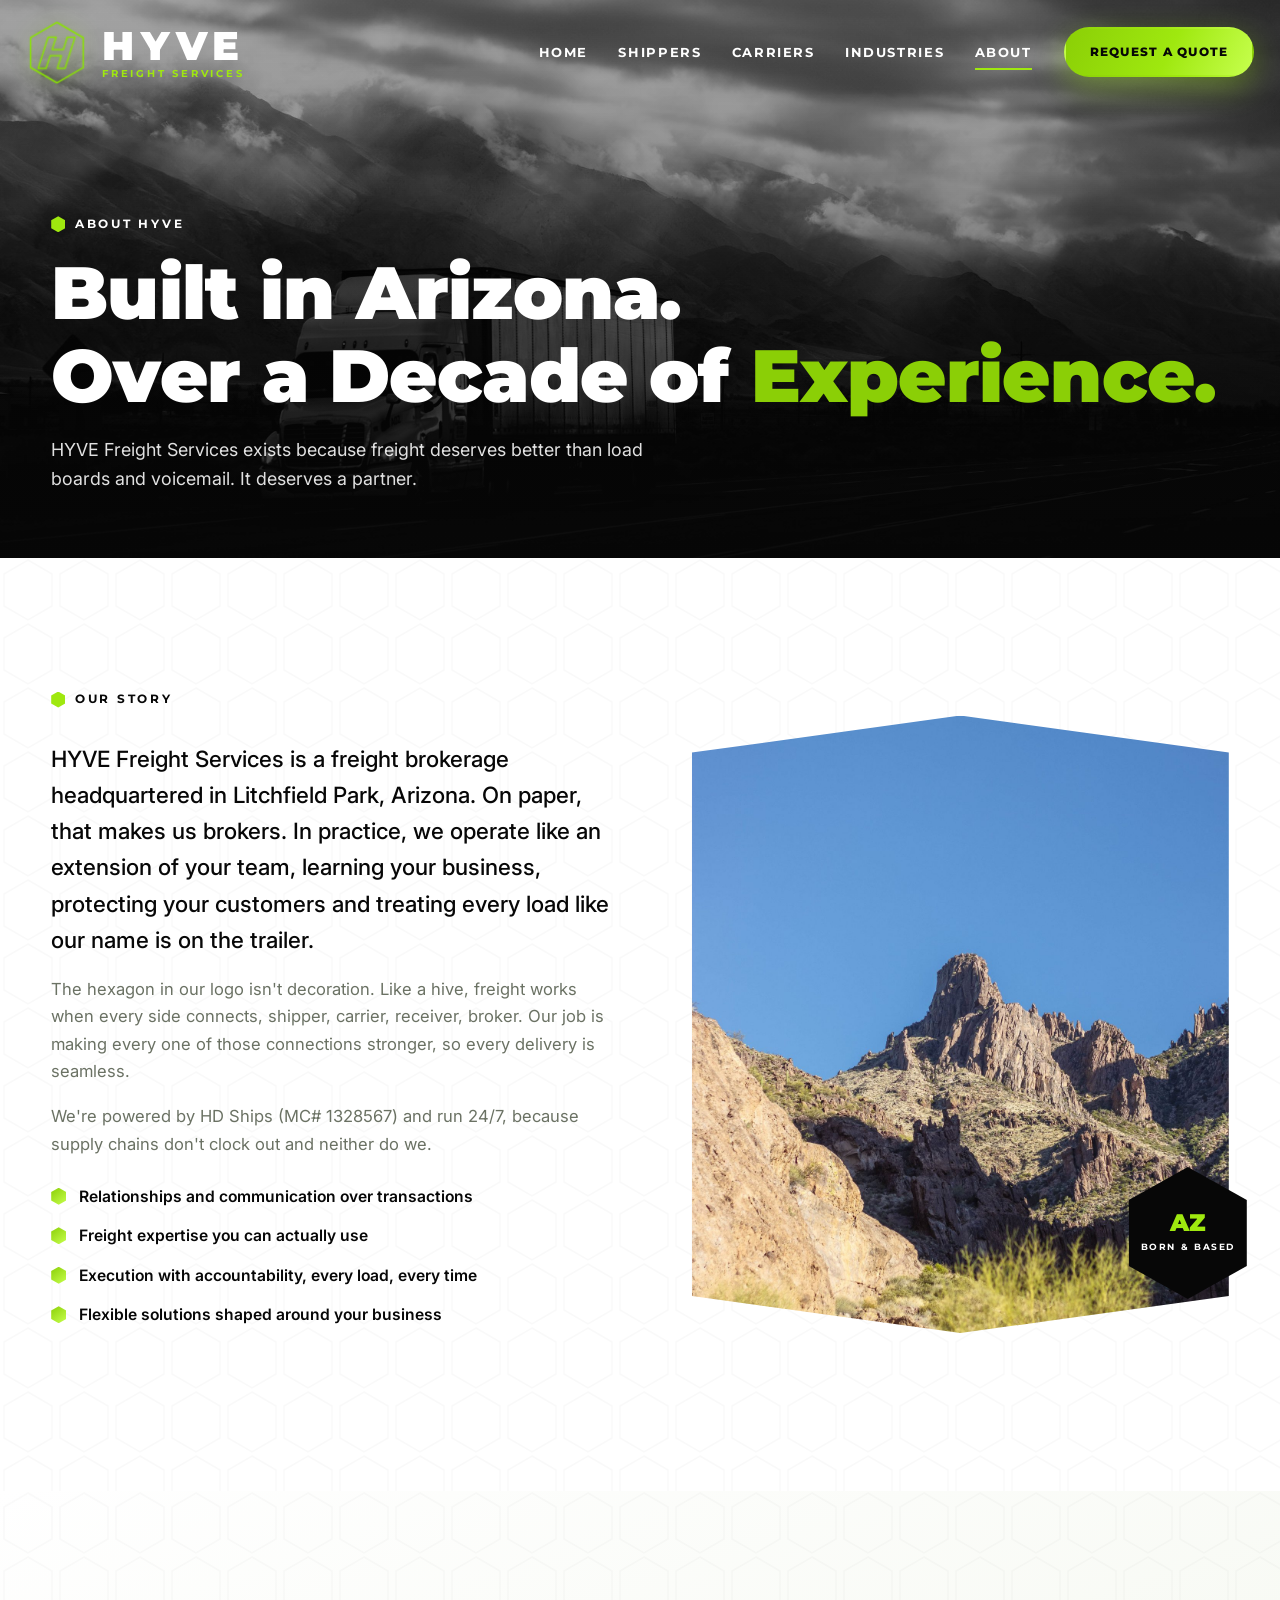
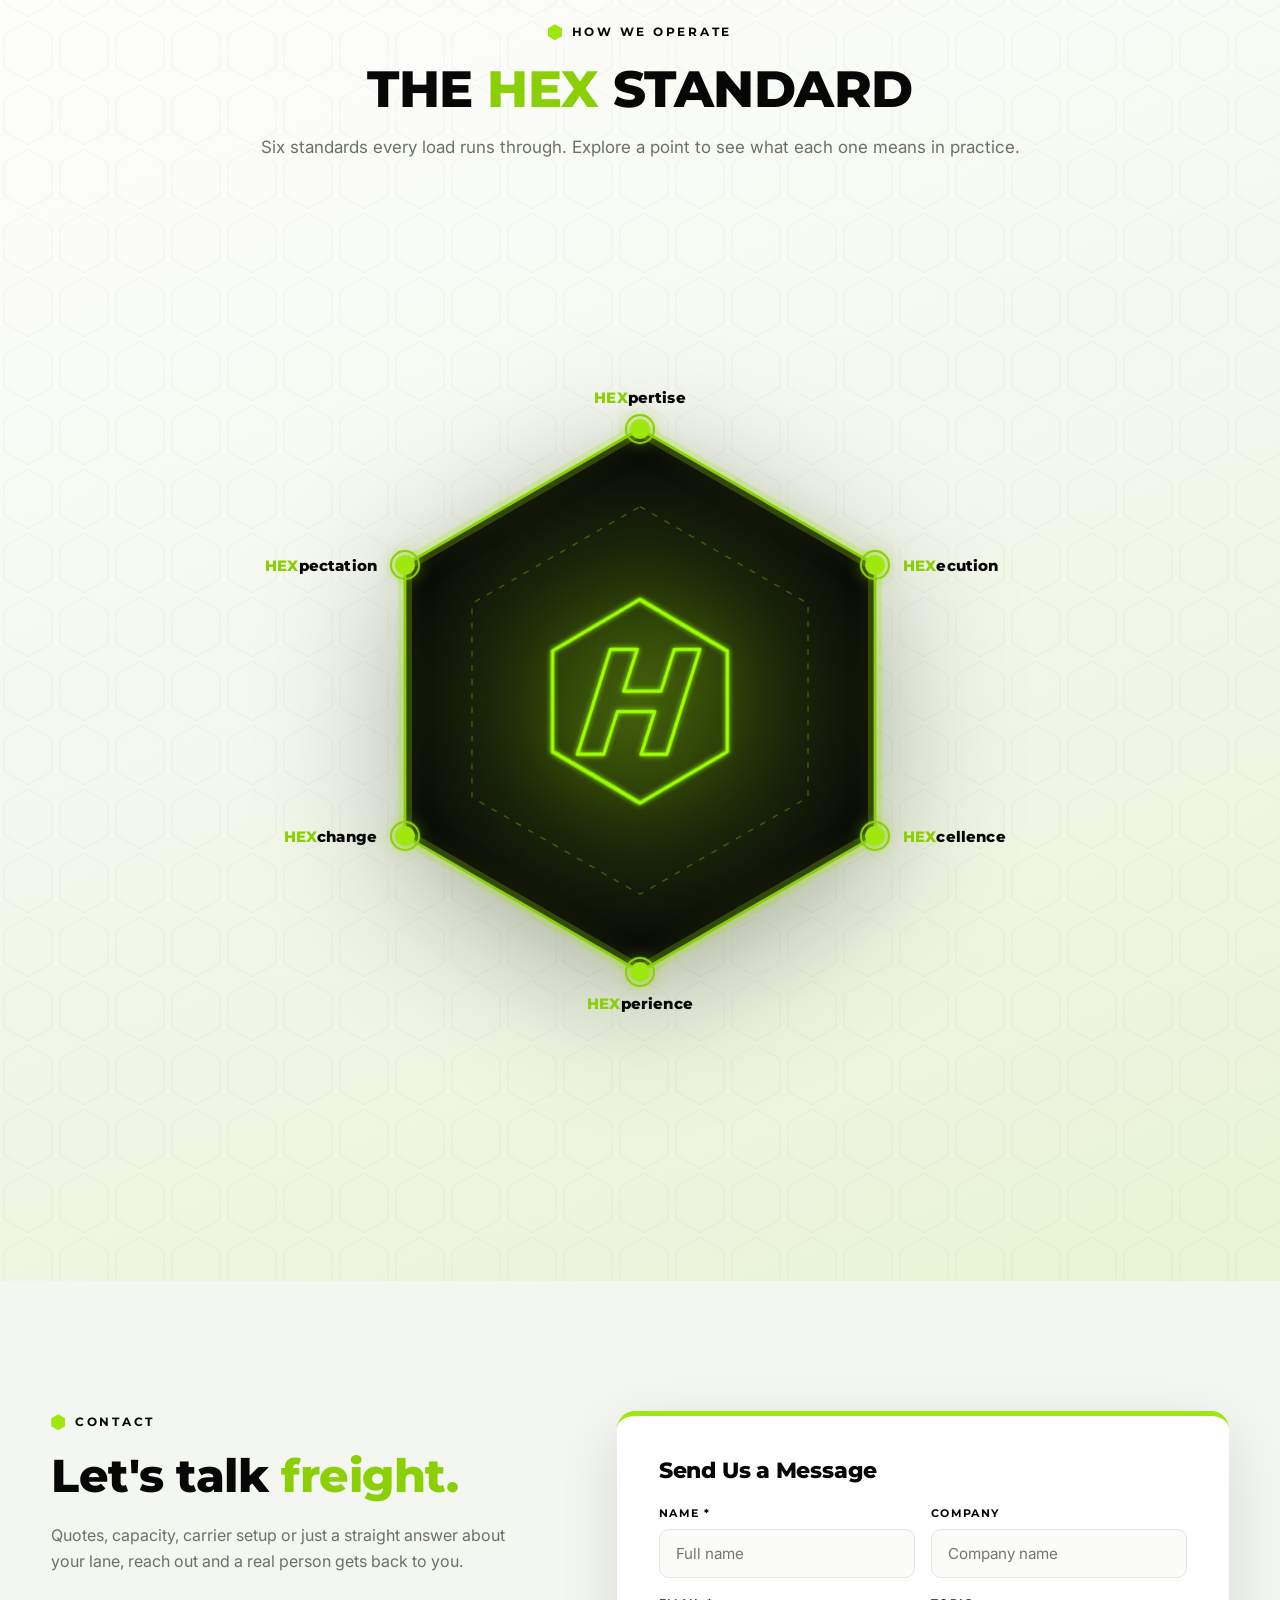
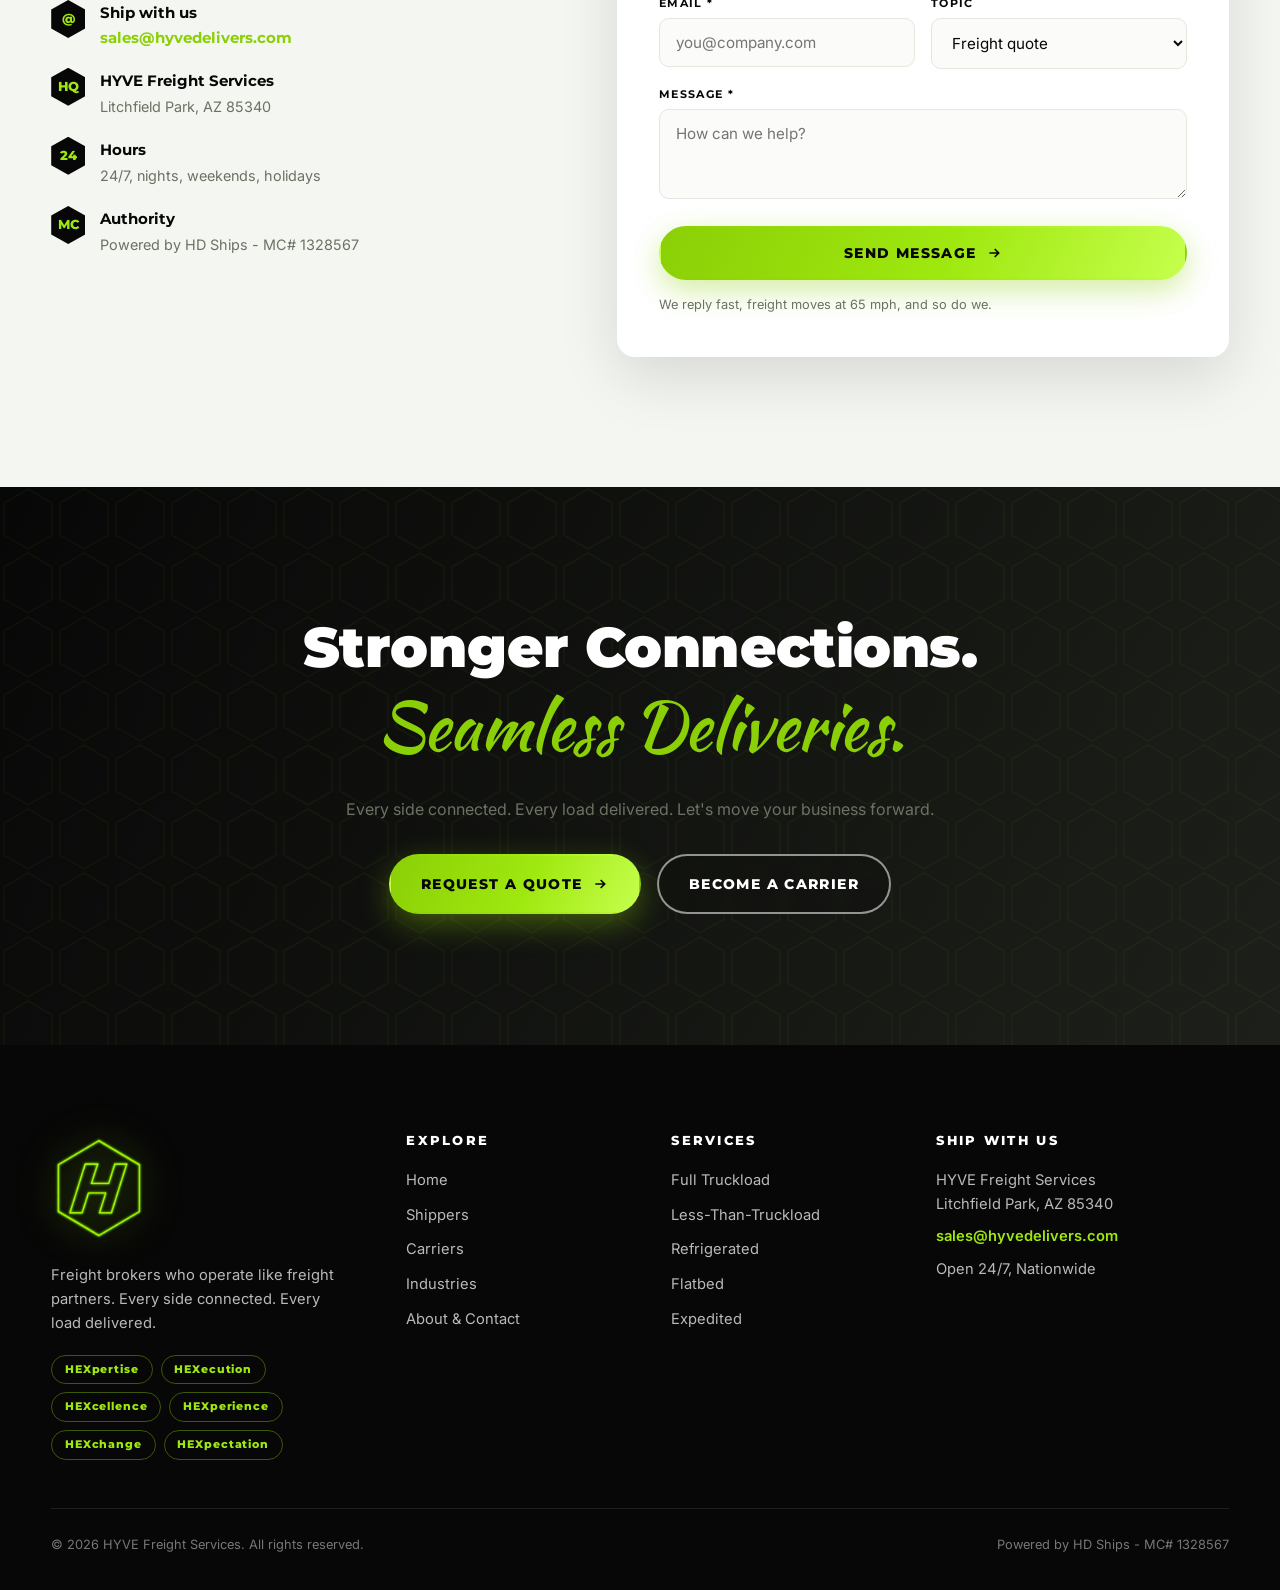
==== commit 8c46f22c: "client revision round 2: grayscale hero, two-stroke cross-out, HYVE casing, bolder mark Hero (home) " ====
--- a/public/about.html
+++ b/public/about.html
@@ -3,24 +3,24 @@
 <head>
   <meta charset="UTF-8">
   <meta name="viewport" content="width=device-width, initial-scale=1.0">
-  <title>About Hyve Freight Services | Freight Partners in Litchfield Park, AZ | Contact Us</title>
-  <meta name="description" content="Meet Hyve Freight Services, an Arizona freight brokerage built on relationships, communication and disciplined execution. Based in Litchfield Park, AZ, serving shippers nationwide 24/7. Contact us at sales@hyvedelivers.com.">
-  <meta name="keywords" content="about Hyve Freight Services, freight broker Litchfield Park AZ, Arizona logistics company, contact freight broker, HD Ships MC 1328567">
+  <title>About HYVE Freight Services | Freight Partners in Litchfield Park, AZ | Contact Us</title>
+  <meta name="description" content="Meet HYVE Freight Services, an Arizona freight brokerage built on relationships, communication and disciplined execution. Based in Litchfield Park, AZ, serving shippers nationwide 24/7. Contact us at sales@hyvedelivers.com.">
+  <meta name="keywords" content="about HYVE Freight Services, freight broker Litchfield Park AZ, Arizona logistics company, contact freight broker, HD Ships MC 1328567">
   <link rel="canonical" href="https://hyvedelivers.com/about.html">
-  <meta property="og:title" content="About Hyve Freight Services, Freight Partners, Not Just Brokers">
+  <meta property="og:title" content="About HYVE Freight Services, Freight Partners, Not Just Brokers">
   <meta property="og:description" content="An Arizona freight brokerage built on relationships, communication and disciplined execution. Ship with us: sales@hyvedelivers.com">
   <link rel="icon" type="image/png" href="images/favicon.png">
   <meta property="og:url" content="https://hyvedelivers.com/about.html">
   <meta property="og:type" content="website">
   <meta property="og:image" content="https://hyvedelivers.com/images/mountain-semi-bw.jpg">
-  <meta property="og:site_name" content="Hyve Freight Services">
+  <meta property="og:site_name" content="HYVE Freight Services">
   <meta name="twitter:card" content="summary_large_image">
   <meta name="twitter:image" content="https://hyvedelivers.com/images/mountain-semi-bw.jpg">
   <meta name="robots" content="index, follow">
   <link rel="apple-touch-icon" href="images/apple-touch-icon.png">
   <link rel="preconnect" href="https://fonts.googleapis.com">
   <link rel="preconnect" href="https://fonts.gstatic.com" crossorigin>
-  <link href="https://fonts.googleapis.com/css2?family=Montserrat:wght@700;800;900&family=Inter:wght@400;500;600;700&family=Caveat:wght@700&display=swap" rel="stylesheet">
+  <link href="https://fonts.googleapis.com/css2?family=Montserrat:wght@700;800;900&family=Inter:wght@400;500;600;700&family=Caveat:wght@700&family=Kaushan+Script&display=swap" rel="stylesheet">
   <link rel="stylesheet" href="css/style.css">
   <script type="application/ld+json">
   {
@@ -28,7 +28,7 @@
     "@type": "AboutPage",
     "mainEntity": {
       "@type": "LocalBusiness",
-      "name": "Hyve Freight Services",
+      "name": "HYVE Freight Services",
       "email": "sales@hyvedelivers.com",
       "address": { "@type": "PostalAddress", "addressLocality": "Litchfield Park", "addressRegion": "AZ", "postalCode": "85340", "addressCountry": "US" },
       "openingHours": "Mo-Su 00:00-24:00"
@@ -40,8 +40,8 @@
 
   <header class="site-header">
     <div class="header-inner">
-      <a class="brand" href="index.html" aria-label="Hyve Freight Services, home">
-        <img class="brand-hex" src="images/logo-mark.png" alt="Hyve hexagon H logo">
+      <a class="brand" href="index.html" aria-label="HYVE Freight Services, home">
+        <img class="brand-hex" src="images/logo-mark.png" alt="HYVE hexagon H logo">
         <span class="brand-word">
           <span class="brand-name">HYVE</span>
           <span class="brand-sub">Freight Services</span>
@@ -64,9 +64,9 @@
       <div class="hero-media" data-speed="-1"><img src="images/mountain-semi-bw.jpg" alt="Semi truck driving into dramatic mountain light" fetchpriority="high"></div>
       <div class="page-scrim"></div>
       <div class="container">
-        <span class="eyebrow">About Hyve</span>
-        <h1>Anyone can move a load.<br>We move your <span class="lime">business.</span></h1>
-        <p class="lede">Hyve Freight Services exists because freight deserves better than load boards and voicemail. It deserves a partner.</p>
+        <span class="eyebrow">About HYVE</span>
+        <h1>Built in Arizona.<br>Over a Decade of <span class="lime">Experience.</span></h1>
+        <p class="lede">HYVE Freight Services exists because freight deserves better than load boards and voicemail. It deserves a partner.</p>
       </div>
     </section>
 
@@ -75,8 +75,7 @@
         <div class="split">
           <div class="split-copy reveal">
             <span class="eyebrow">Our Story</span>
-            <h2>Built in Arizona.<br>Invested in <span class="lime">your success.</span></h2>
-            <p>Hyve Freight Services is a freight brokerage headquartered in Litchfield Park, Arizona. On paper, that makes us brokers. In practice, we operate like an extension of your team, learning your business, protecting your customers and treating every load like our name is on the trailer.</p>
+            <p class="story-open">HYVE Freight Services is a freight brokerage headquartered in Litchfield Park, Arizona. On paper, that makes us brokers. In practice, we operate like an extension of your team, learning your business, protecting your customers and treating every load like our name is on the trailer.</p>
             <p>The hexagon in our logo isn't decoration. Like a hive, freight works when every side connects, shipper, carrier, receiver, broker. Our job is making every one of those connections stronger, so every delivery is seamless.</p>
             <p>We're powered by HD Ships (MC# 1328567) and run 24/7, because supply chains don't clock out and neither do we.</p>
             <ul class="value-list">
@@ -87,7 +86,7 @@
             </ul>
           </div>
           <div class="split-media reveal reveal-d1">
-            <div class="photo"><img src="images/story-arizona.jpg" alt="The Superstition Mountains east of Phoenix, Arizona, where Hyve is based" loading="lazy"></div>
+            <div class="photo"><img src="images/story-arizona.jpg" alt="The Superstition Mountains east of Phoenix, Arizona, where HYVE is based" loading="lazy"></div>
             <div class="hex-badge"><strong>AZ</strong><span>Born &amp; Based</span></div>
           </div>
         </div>
@@ -116,7 +115,7 @@
               <path class="hf-ring" d="M200 0 400 115.5 400 346.5 200 462 0 346.5 0 115.5Z"/>
               <path class="hf-ring-inner" d="M200 66 343 148.5 343 313.5 200 396 57 313.5 57 148.5Z"/>
             </svg>
-            <span class="hexos-core"><img src="images/logo-mark.png" alt="Hyve hexagon H mark"></span>
+            <span class="hexos-core"><img src="images/logo-mark.png" alt="HYVE hexagon H mark"></span>
             <button type="button" class="hexnode n-0" data-i="0">
               <span class="hx-dot"></span>
               <span class="hx-label"><b>HEX</b>pertise</span>
@@ -172,6 +171,7 @@
               </span>
             </button>
           </div>
+          <p class="hexos-hint" aria-hidden="true">Tap a point to read the standard</p>
           <div class="hexos-readout" aria-live="polite"></div>
         </div>
       </div>
@@ -186,7 +186,7 @@
             <p>Quotes, capacity, carrier setup or just a straight answer about your lane, reach out and a real person gets back to you.</p>
             <ul class="quote-points">
               <li><span class="dot">@</span><div><strong>Ship with us</strong><span><a href="mailto:sales@hyvedelivers.com" class="lime"><strong>sales@hyvedelivers.com</strong></a></span></div></li>
-              <li><span class="dot">HQ</span><div><strong>Hyve Freight Services</strong><span>Litchfield Park, AZ 85340</span></div></li>
+              <li><span class="dot">HQ</span><div><strong>HYVE Freight Services</strong><span>Litchfield Park, AZ 85340</span></div></li>
               <li><span class="dot">24</span><div><strong>Hours</strong><span>24/7, nights, weekends, holidays</span></div></li>
               <li><span class="dot">MC</span><div><strong>Authority</strong><span>Powered by HD Ships - MC# 1328567</span></div></li>
             </ul>
@@ -215,7 +215,7 @@
 
     <section class="section cta-band">
       <div class="container">
-        <h2>Stronger Connections.<br><span class="script lime" style="font-size:1.3em">Seamless Deliveries.</span></h2>
+        <h2>Stronger Connections.<br><span class="flow">Seamless Deliveries.</span></h2>
         <p>Every side connected. Every load delivered. Let's move your business forward.</p>
         <div class="hero-ctas">
           <a href="#quote" class="btn btn-lime" data-quote>Request a Quote
@@ -231,7 +231,7 @@
     <div class="container">
       <div class="footer-grid">
         <div class="footer-brand">
-          <img class="brand-hex" src="images/logo-mark.png" alt="Hyve hexagon logo">
+          <img class="brand-hex" src="images/logo-mark.png" alt="HYVE hexagon logo">
           <p>Freight brokers who operate like freight partners. Every side connected. Every load delivered.</p>
           <div class="hex-tags"><span>HEXpertise</span><span>HEXecution</span><span>HEXcellence</span><span>HEXperience</span><span>HEXchange</span><span>HEXpectation</span></div>
         </div>
@@ -257,13 +257,13 @@
         </div>
         <div class="footer-contact">
           <h4>Ship With Us</h4>
-          <p>Hyve Freight Services<br>Litchfield Park, AZ 85340</p>
+          <p>HYVE Freight Services<br>Litchfield Park, AZ 85340</p>
           <p><a href="mailto:sales@hyvedelivers.com">sales@hyvedelivers.com</a></p>
           <p>Open 24/7, Nationwide</p>
         </div>
       </div>
       <div class="footer-bottom">
-        <span>© <span id="year"></span> Hyve Freight Services. All rights reserved.</span>
+        <span>© <span id="year"></span> HYVE Freight Services. All rights reserved.</span>
         <span>Powered by HD Ships - MC# 1328567</span>
       </div>
     </div>
--- a/public/css/style.css
+++ b/public/css/style.css
@@ -20,6 +20,7 @@
   --font-head: 'Montserrat', 'Helvetica Neue', sans-serif;
   --font-body: 'Inter', 'Helvetica Neue', sans-serif;
   --font-script: 'Caveat', cursive;
+  --font-flow: 'Kaushan Script', 'Segoe Script', cursive;   /* smooth semi-handwritten, not classic cursive */
 }
 
 * { margin: 0; padding: 0; box-sizing: border-box; }
@@ -59,8 +60,8 @@
   background: var(--lime);
   clip-path: polygon(50% 0, 100% 25%, 100% 75%, 50% 100%, 0 75%, 0 25%);
 }
-.section { padding: clamp(4.5rem, 9vw, 8rem) 0; position: relative; }
-.section-head { max-width: 860px; margin-bottom: clamp(2.2rem, 5vw, 4rem); }
+.section { padding: clamp(5.4rem, 10.2vw, 9.6rem) 0; position: relative; }
+.section-head { max-width: 860px; margin-bottom: clamp(2.7rem, 5.6vw, 4.8rem); }
 .section-head h2 { font-size: clamp(2rem, 4.4vw, 3.2rem); font-weight: 800; margin: .8rem 0 1rem; }
 .section-head p { color: var(--gray); font-size: 1.06rem; }
 
@@ -116,6 +117,8 @@
   filter: saturate(1.25) drop-shadow(0 0 10px rgba(139, 207, 6, .45));
 }
 .site-header.scrolled .brand-hex { width: 50px; }
+/* neon on white needs a touch less bloom to stay crisp */
+.site-header.scrolled .brand-hex { filter: saturate(1.3) brightness(.95) drop-shadow(0 0 6px rgba(139, 207, 6, .3)); }
 .brand-word {
   overflow: hidden; max-width: 300px; opacity: 1;
   transition: max-width .45s ease, opacity .35s ease, transform .45s ease;
@@ -134,6 +137,7 @@
   text-transform: uppercase; white-space: nowrap; margin-right: -.28em;
 }
 .hero-dark .site-header:not(.scrolled) .brand-name { color: #fff; }
+.hero-dark .site-header:not(.scrolled) .brand-sub { color: var(--lime); }
 
 .main-nav { display: flex; gap: 1.9rem; margin-left: auto; }
 .main-nav a {
@@ -181,66 +185,74 @@
   overflow: hidden; padding: 7.5rem 0 5rem;
 }
 .hero-media { position: absolute; inset: -16% 0; z-index: -2; }
+.hero-media picture { display: block; width: 100%; height: 100%; }
 .hero-media img { width: 100%; height: 100%; object-fit: cover; object-position: center 62%; }
-.hero .hero-media img { filter: saturate(1.25) contrast(1.08) brightness(1.02); }
+
+/* the homepage hero is grayscale like every other hero; the neon is the only colour */
+.hero .hero-media { inset: -8% 0; }
+.hero .hero-media img { filter: grayscale(1) contrast(1.05) brightness(.97); }
+/* the frame is 2.28:1 and the hero is not, so bias the crop to keep the truck in shot */
+.hero .hero-media img { object-position: 62% 52%; }
+/* dark only where the words are: the truck and the range stay open */
 .hero-scrim {
   position: absolute; inset: 0; z-index: -1;
   background:
-    linear-gradient(to bottom, rgba(255,255,255,.65) 0%, transparent 16%),
-    linear-gradient(100deg, rgba(250, 252, 245, .9) 0%, rgba(250, 252, 245, .62) 32%, rgba(250,252,245,.06) 60%, rgba(7,7,7,0) 100%),
-    linear-gradient(to top, rgba(255,255,255,.75) 0%, transparent 22%);
+    linear-gradient(96deg, rgba(7,7,7,.84) 0%, rgba(7,7,7,.7) 24%, rgba(7,7,7,.34) 48%, rgba(7,7,7,.08) 66%, rgba(7,7,7,0) 82%),
+    linear-gradient(to bottom, rgba(7,7,7,.52) 0%, rgba(7,7,7,0) 24%),
+    linear-gradient(to top, rgba(7,7,7,.46) 0%, rgba(7,7,7,0) 28%);
 }
 .hero .container { width: min(1660px, 96vw); }
 .hero-content { max-width: 780px; }
 
 .hero-title {
   font-size: clamp(3rem, 8.4vw, 6.4rem); font-weight: 900;
-  text-transform: none; color: var(--ink); line-height: .98;
+  text-transform: none; color: #fff; line-height: .98;
+  text-shadow: 0 2px 26px rgba(7, 7, 7, .5);
 }
 .hero-title .line { display: block; }
 .hero-title .line .strike-wrap { display: inline-block; position: relative; }
 .strike-line {
-  position: absolute; left: -5%; top: 50%; width: 110%; height: 1.1em;
-  overflow: visible; pointer-events: none; transform: translateY(-50%) rotate(-1.2deg);
-}
+  position: absolute; left: -3%; top: 50%; width: 105%; height: 1.02em;
+  overflow: visible; pointer-events: none; transform: translateY(-52%) rotate(-1deg);
+}
+/* two deliberate passes, not a scribble: BROKERS has to stay readable under them */
 .strike-line path {
-  stroke: var(--lime-deep); fill: none; stroke-linecap: round; stroke-linejoin: round;
-  filter: drop-shadow(0 0 10px rgba(159, 232, 15, .55));
-}
-/* uneven weights read as a real marker, not a drawn line */
-.strike-line .s1 { stroke-width: 6.5; }
-.strike-line .s2 { stroke-width: 5.5; opacity: .92; }
-.strike-line .s3 { stroke-width: 4; opacity: .8; }
-.strike-line .s4 { stroke-width: 4; opacity: .8; }
-.strike-line .s5 { stroke-width: 5; opacity: .85; }
+  stroke: #fff; fill: none; stroke-linecap: round; stroke-linejoin: round;
+  filter: drop-shadow(0 2px 10px rgba(7, 7, 7, .55));
+}
+.strike-line .s1 { stroke-width: 7; }
+.strike-line .s2 { stroke-width: 6.2; }
 .hero-partners {
   display: block; font-family: var(--font-script); font-weight: 700;
   font-size: clamp(4.4rem, 12vw, 9.4rem); line-height: .8;
-  color: var(--lime-deep); transform: rotate(-4deg); margin: .02em 0 0 .3em;
-  text-shadow: 0 0 28px rgba(166, 232, 26, .4);
+  color: var(--lime); transform: rotate(-4deg); margin: .02em 0 0 .3em;
+  text-shadow: 0 0 34px rgba(159, 232, 15, .55), 0 2px 18px rgba(7, 7, 7, .45);
 }
 .hero-partners .underline { display: block; width: 72%; height: 16px; margin: -2px 0 0 10%; overflow: visible; }
 .hero-partners .underline path { stroke: var(--lime); stroke-width: 7; fill: none; stroke-linecap: round; }
 
 .hero-tag {
   font-family: var(--font-head); font-weight: 700;
-  font-size: clamp(1.05rem, 2.2vw, 1.45rem); margin: 1.6rem 0 2.2rem; color: var(--ink);
-  text-shadow: 0 0 14px rgba(255,255,255,.85), 0 1px 2px rgba(255,255,255,.6);
-}
+  font-size: clamp(1.05rem, 2.2vw, 1.45rem); margin: 1.6rem 0 2.2rem; color: #fff;
+  text-shadow: 0 2px 16px rgba(7,7,7,.7);
+}
+.hero-tag .lime { color: var(--lime); }
+.hero .btn-ghost-dark { border-color: rgba(255,255,255,.6); color: #fff; }
+.hero .btn-ghost-dark:hover { border-color: var(--lime); background: var(--lime); color: var(--ink); }
 .hero-ctas { display: flex; gap: 1rem; flex-wrap: wrap; }
 
 .scroll-cue {
   position: absolute; left: 50%; bottom: 2rem; transform: translateX(-50%);
   display: flex; flex-direction: column; align-items: center; gap: .5rem;
   font-family: var(--font-head); font-size: .66rem; font-weight: 700;
-  letter-spacing: .3em; text-transform: uppercase; color: var(--ink); opacity: .75;
+  letter-spacing: .3em; text-transform: uppercase; color: #fff; opacity: .8;
 }
 .scroll-cue .mouse {
-  width: 26px; height: 42px; border: 2px solid var(--ink); border-radius: 14px; position: relative;
+  width: 26px; height: 42px; border: 2px solid rgba(255,255,255,.85); border-radius: 14px; position: relative;
 }
 .scroll-cue .mouse::after {
   content: ''; position: absolute; left: 50%; top: 7px; width: 4px; height: 8px;
-  margin-left: -2px; border-radius: 2px; background: var(--lime-deep);
+  margin-left: -2px; border-radius: 2px; background: var(--lime);
   animation: wheel 1.6s ease-in-out infinite;
 }
 @keyframes wheel { 0%,100% { transform: translateY(0); opacity: 1; } 55% { transform: translateY(12px); opacity: 0; } }
@@ -265,7 +277,7 @@
 /* ============================================================
    TRUST BAR
    ============================================================ */
-.trust-bar { background: var(--ink); color: #fff; padding: 2.4rem 0; }
+.trust-bar { background: var(--ink); color: #fff; padding: 3.1rem 0; }
 .trust-grid { display: grid; grid-template-columns: repeat(4, 1fr); gap: 1.5rem; }
 .trust-item { display: flex; gap: 1rem; align-items: flex-start; padding: 0 1rem; border-left: 1px solid rgba(255,255,255,.12); }
 .trust-item:first-child { border-left: 0; }
@@ -432,22 +444,43 @@
 .hexos:not(.engaged) .sp { stroke-opacity: .26; stroke-width: 1.4; stroke-dasharray: 3 9; }
 
 /* ---- narrow screens: keep the hexagon, move the copy to a card beneath it ---- */
-.hexos-readout { display: none; }
+.hexos-readout, .hexos-hint { display: none; }
 @media (max-width: 1160px) {
   .hexos { padding: 0; }
   .hexos-stage { width: min(320px, 66vw); }
   .hx-label, .hx-pop { display: none; }
+  .hexos-hint {
+    display: block; text-align: center; margin: 2.2rem auto 0;
+    font-family: var(--font-head); font-size: .68rem; font-weight: 700;
+    letter-spacing: .2em; text-transform: uppercase; color: var(--gray);
+  }
+  .hexos-hint::after {
+    content: ''; display: block; width: 26px; height: 2px; margin: .7rem auto 0;
+    background: var(--lime); border-radius: 2px;
+  }
   .hexos-readout {
-    display: block; max-width: 480px; margin: 2.6rem auto 0; text-align: center;
+    display: block; max-width: 480px; margin: 1rem auto 0; text-align: center;
     background: rgba(255, 255, 255, .95); border: 1px solid var(--gray-line);
     border-top: 3px solid var(--lime); border-radius: var(--radius);
     padding: 1.4rem 1.5rem; box-shadow: 0 14px 34px rgba(7, 7, 7, .1);
   }
   .hexos-readout .hx-pop-kick { margin-inline: auto; }
+  /* the card is below the fold of the hexagon, so flag that it changed */
+  .hexos-readout.flash { animation: hxflash .5s ease; }
+  @keyframes hxflash {
+    from { transform: translateY(7px); opacity: .35; border-top-color: var(--lime-bright); }
+    to   { transform: none; opacity: 1; }
+  }
+  /* the dots are the control on touch: give them a real 46px target */
+  .hx-dot::before {
+    content: ''; position: absolute; left: 50%; top: 50%;
+    width: 46px; height: 46px; transform: translate(-50%, -50%); border-radius: 50%;
+  }
+  .hexos.engaged .hexnode.on .hx-dot { transform: translate(-50%, -50%) scale(1.5); }
 }
 @media (max-width: 560px) {
   .hexos-stage { width: min(268px, 72vw); }
-  .hx-dot { width: 17px; height: 17px; }
+  .hx-dot { width: 18px; height: 18px; }
 }
 @media (prefers-reduced-motion: reduce) { .hx-dot::after { animation: none; opacity: .35; } }
 html.no-anim .hx-dot::after { animation: none; opacity: .35; }
@@ -530,13 +563,13 @@
 .statement {
   position: relative; color: #fff; overflow: hidden;
   min-height: 82svh; display: flex; align-items: center;
-  padding: clamp(6.5rem, 13vw, 11rem) 0;
+  padding: clamp(7.2rem, 14vw, 12.5rem) 0;
 }
 .statement .container { width: min(1660px, 96vw); }
 /* the photograph is atmosphere here; the typography is the subject */
 .statement .hero-media img {
   object-position: center 70%;
-  filter: grayscale(.7) contrast(.8) brightness(.6) saturate(.85);
+  filter: grayscale(1) contrast(.85) brightness(.62);
 }
 .statement .statement-scrim {
   position: absolute; inset: 0; z-index: -1;
@@ -546,13 +579,17 @@
 }
 .statement h2 {
   /* scales with the viewport so each line holds on one line at every width */
-  font-size: clamp(2rem, 7.2vw, 6.1rem); font-weight: 900;
-  line-height: 1.02; letter-spacing: -.022em;
+  font-size: clamp(1.8rem, 6.1vw, 5.1rem); font-weight: 900;
+  line-height: 1.04; letter-spacing: -.022em;
 }
 .statement h2 .l1 { display: block; color: #fff; }
+/* the second line is handwritten: smooth and connected, but still plainly readable */
 .statement h2 .l2 {
   display: block; color: var(--lime);
-  text-shadow: 0 0 50px rgba(159, 232, 15, .42);
+  font-family: var(--font-flow); font-weight: 400;
+  font-size: 1.24em; line-height: 1.3; letter-spacing: 0;
+  padding: .06em 0 .12em;
+  text-shadow: 0 0 46px rgba(159, 232, 15, .4);
 }
 .statement p { max-width: 540px; margin: 1.9rem 0 2.6rem; font-size: 1.14rem; color: rgba(255,255,255,.82); }
 
@@ -692,7 +729,7 @@
 /* ============================================================
    FOOTER
    ============================================================ */
-.site-footer { background: var(--ink); color: rgba(255,255,255,.72); padding: 4.5rem 0 2rem; }
+.site-footer { background: var(--ink); color: rgba(255,255,255,.72); padding: 5.6rem 0 2.2rem; }
 .footer-grid { display: grid; grid-template-columns: 1.4fr 1fr 1fr 1.3fr; gap: 2.5rem; margin-bottom: 3rem; }
 .footer-brand .brand-hex { width: 96px; margin-bottom: 1.3rem; }
 .footer-brand p { font-size: .92rem; max-width: 300px; }
@@ -732,14 +769,22 @@
 html.no-anim .hero, html.no-anim .page-hero { min-height: 860px; }
 html.no-anim .statement { min-height: 720px; }
 
-/* supplied brand hero photo (very wide), keep truck center-right */
-.hero .hero-media img { object-position: 55% 48%; }
-
-/* mobile: stronger uniform hero wash so headline/tagline stay legible */
+/* phones: portrait crop, headline over the sky, truck clear in the lower third */
 @media (max-width: 700px) {
+  .hero { align-items: flex-start; padding: 7.6rem 0 3.5rem; min-height: 92svh; }
+  .hero .hero-media { inset: -4% 0; }
+  .hero .hero-media img { object-position: 50% 50%; }
   .hero-scrim {
-    background: linear-gradient(to bottom, rgba(250,252,245,.85) 0%, rgba(250,252,245,.6) 55%, rgba(255,255,255,.9) 100%);
+    background:
+      linear-gradient(to bottom, rgba(7,7,7,.84) 0%, rgba(7,7,7,.64) 32%, rgba(7,7,7,.22) 55%, rgba(7,7,7,.05) 72%),
+      linear-gradient(to top, rgba(7,7,7,.5) 0%, rgba(7,7,7,0) 26%);
   }
+  /* tightened so the CTAs clear the cab */
+  .hero-title { line-height: .95; }
+  .hero-tag { margin: 1.1rem 0 1.5rem; }
+  .hero-ctas { gap: .7rem; }
+  .hero-ctas .btn { padding: .92rem 1.5rem; }
+  .scroll-cue { display: none; }
 }
 
 /* footer logo: the neon mark sits straight on the dark ground */
@@ -778,7 +823,7 @@
   .hero-title { font-size: 2.9rem; }
   .hero-partners { font-size: 3.9rem; }
   .hero-ctas .btn { width: 100%; }
-  .section { padding: 3.8rem 0; }
+  .section { padding: 4.5rem 0; }
 }
 
 /* phones: comfortable paddings and stacked grids everywhere */
@@ -794,7 +839,21 @@
 .quote-wrap > *, .split > *, .card-grid > *, .form-grid > *, .footer-grid > * { min-width: 0; }
 .field input, .field select, .field textarea { min-width: 0; max-width: 100%; }
 
-/* mobile: deeper lime for tagline words over the light wash */
-@media (max-width: 700px) {
-  .hero-tag .lime { color: #6fa708; }
-}
+
+
+/* ============================================================
+   CTA BAND — same "Stronger Connections. Seamless Deliveries." lockup
+   ============================================================ */
+.cta-band h2 { font-size: clamp(1.8rem, 5.2vw, 3.5rem); font-weight: 900; line-height: 1.06; text-align: center; }
+.cta-band h2 .flow {
+  font-family: var(--font-flow); font-weight: 400; color: var(--lime-deep);
+  font-size: 1.2em; line-height: 1.35; display: inline-block; padding: .05em 0 .1em;
+}
+.cta-band p { text-align: center; max-width: 620px; margin: 1.1rem auto 2rem; color: var(--gray); }
+
+/* the Our Story column now leads with copy, so the opening line carries the weight */
+.split-copy .eyebrow + .story-open { margin-top: 1.6rem; }
+.split-copy .story-open {
+  font-size: clamp(1.16rem, 1.9vw, 1.4rem); line-height: 1.62;
+  color: var(--ink); font-weight: 500;
+}
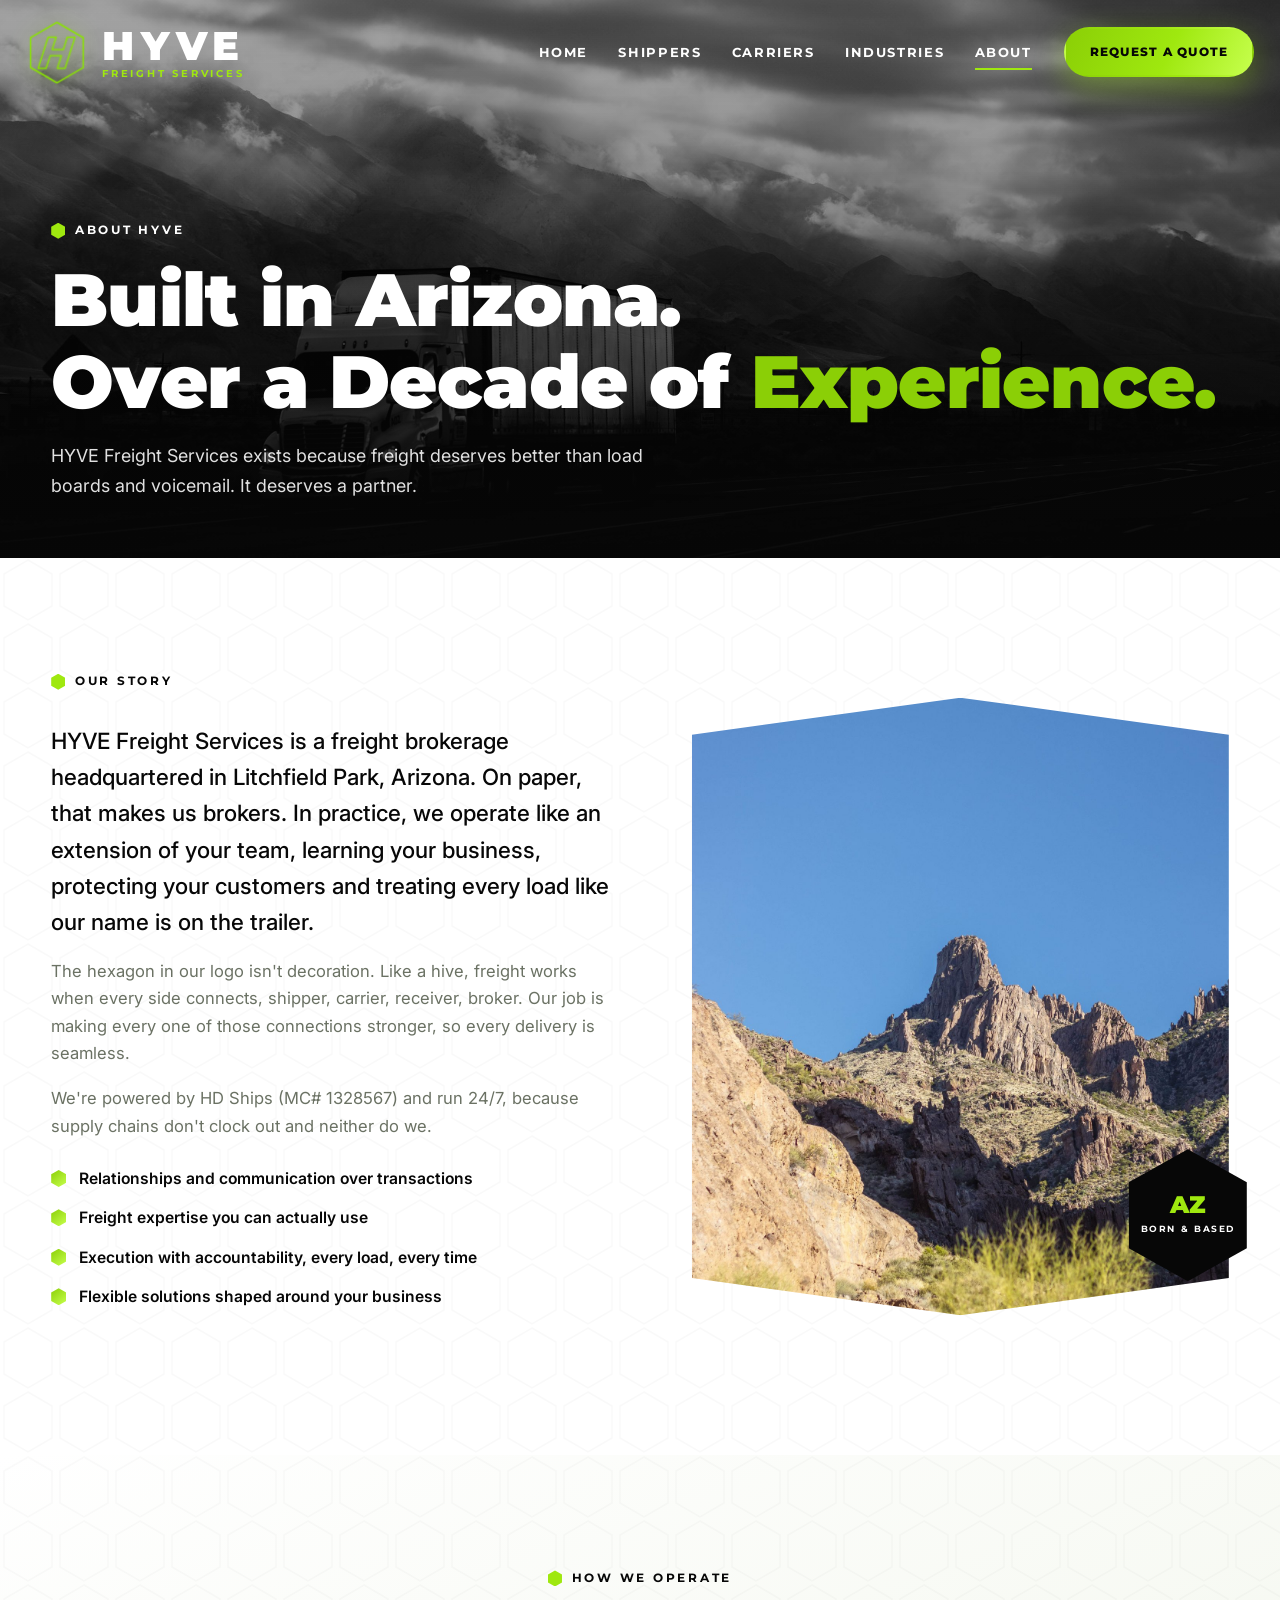
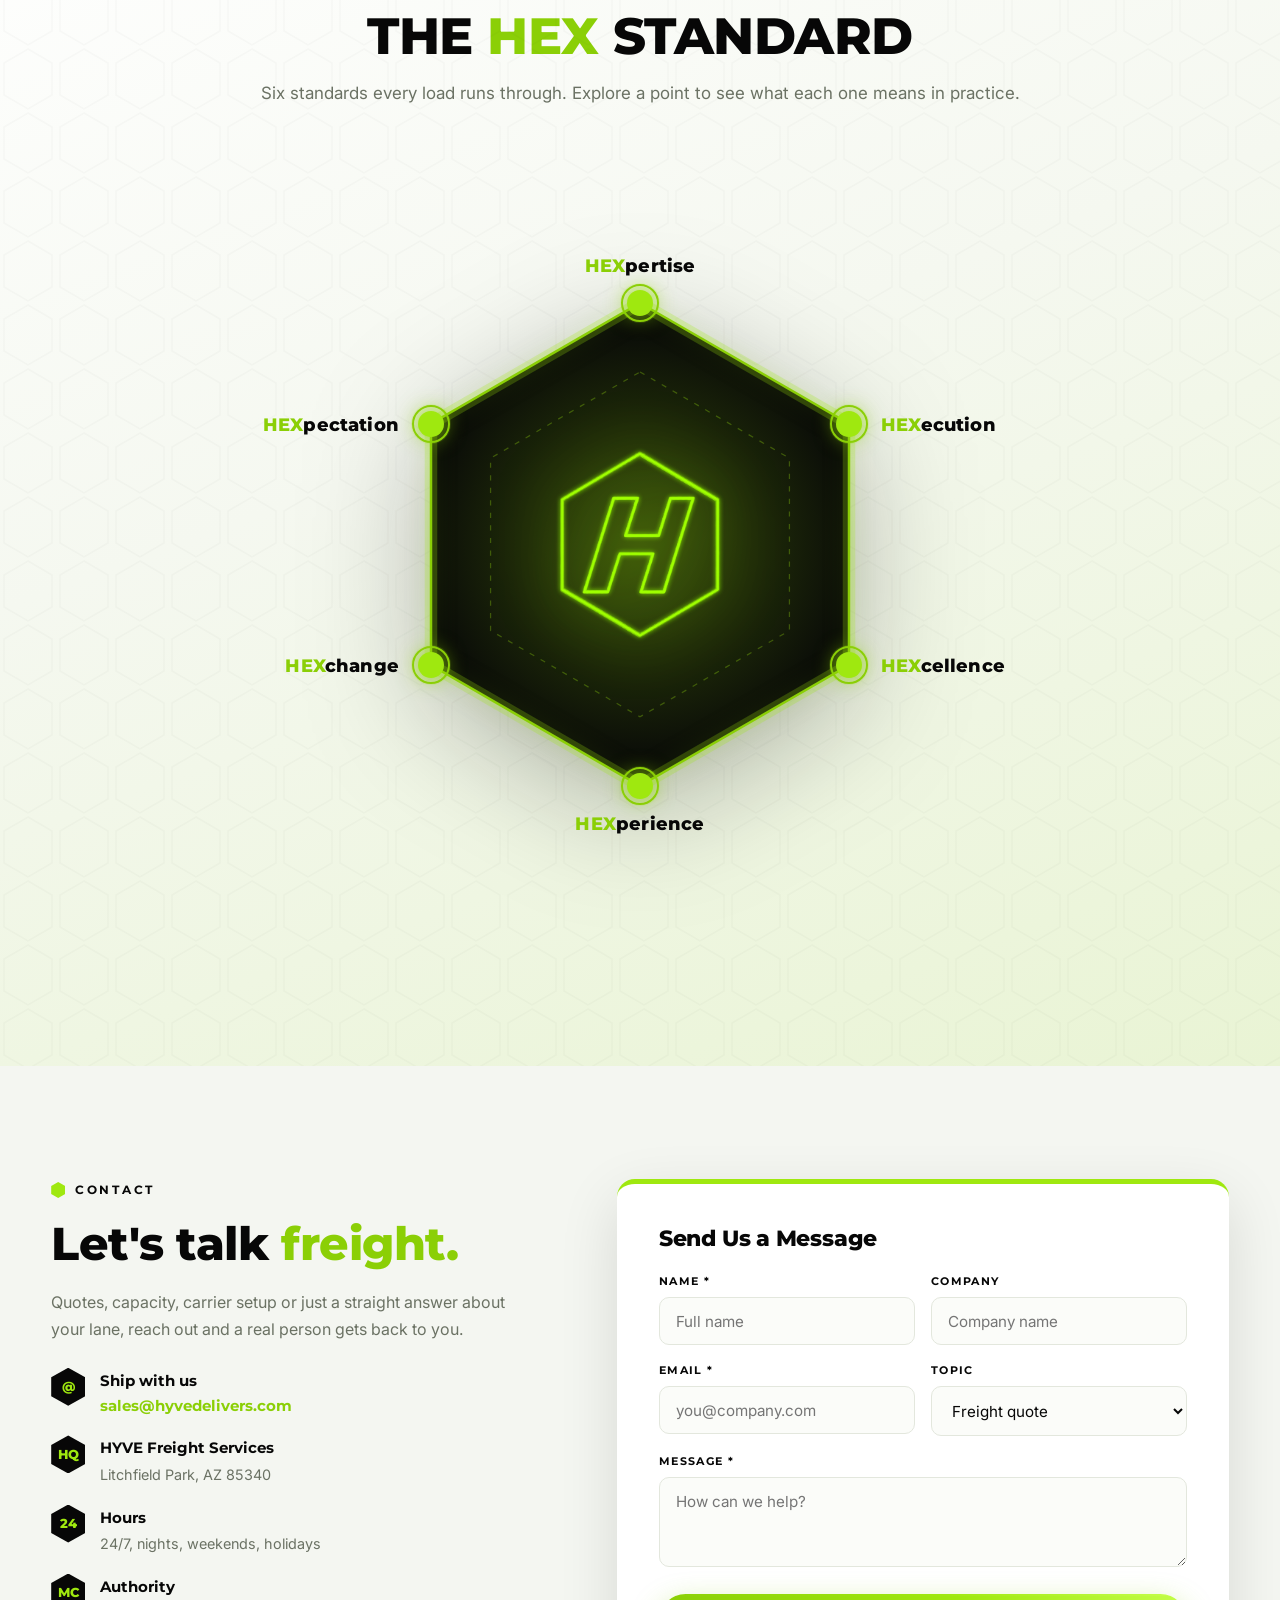
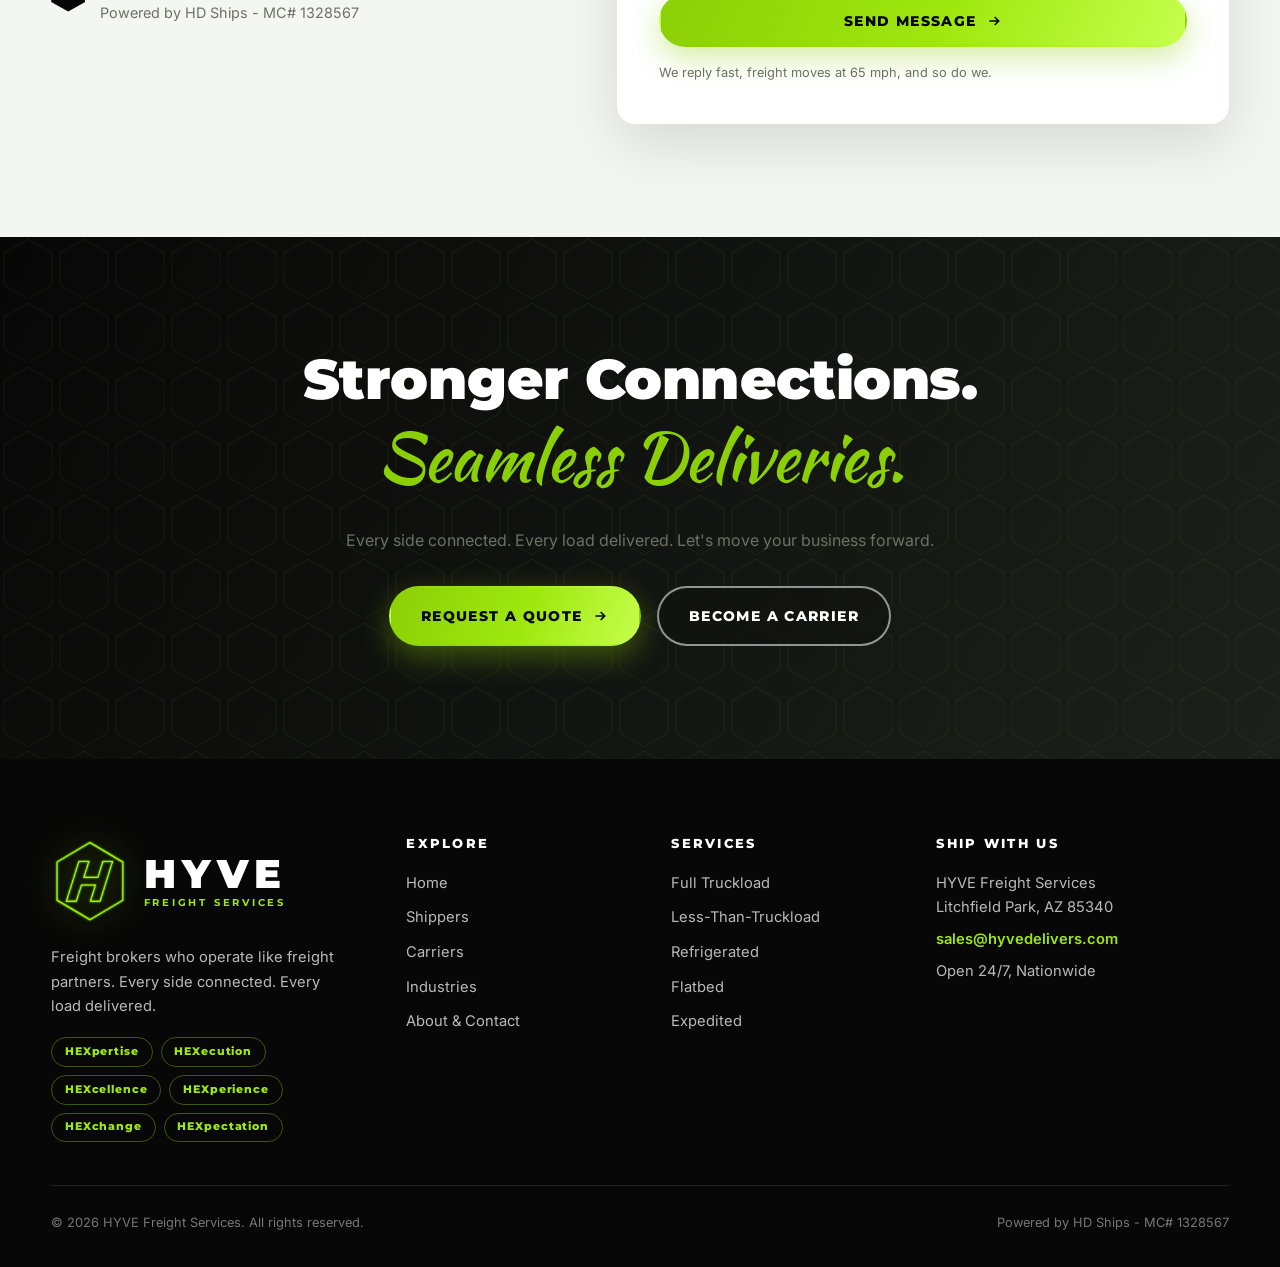
==== commit d173d0e1: "client revision round 3: black strikes, tighter HEX Standard, 5-10% vertical trim, footer lockup Pol" ====
--- a/public/about.html
+++ b/public/about.html
@@ -231,7 +231,13 @@
     <div class="container">
       <div class="footer-grid">
         <div class="footer-brand">
-          <img class="brand-hex" src="images/logo-mark.png" alt="HYVE hexagon logo">
+          <a class="footer-lockup" href="index.html" aria-label="HYVE Freight Services, home">
+            <img class="brand-hex" src="images/logo-mark.png" alt="HYVE hexagon H logo">
+            <span class="brand-word">
+              <span class="brand-name">HYVE</span>
+              <span class="brand-sub">Freight Services</span>
+            </span>
+          </a>
           <p>Freight brokers who operate like freight partners. Every side connected. Every load delivered.</p>
           <div class="hex-tags"><span>HEXpertise</span><span>HEXecution</span><span>HEXcellence</span><span>HEXperience</span><span>HEXchange</span><span>HEXpectation</span></div>
         </div>
--- a/public/css/style.css
+++ b/public/css/style.css
@@ -60,8 +60,8 @@
   background: var(--lime);
   clip-path: polygon(50% 0, 100% 25%, 100% 75%, 50% 100%, 0 75%, 0 25%);
 }
-.section { padding: clamp(5.4rem, 10.2vw, 9.6rem) 0; position: relative; }
-.section-head { max-width: 860px; margin-bottom: clamp(2.7rem, 5.6vw, 4.8rem); }
+.section { padding: clamp(4.7rem, 8.8vw, 8.35rem) 0; position: relative; }
+.section-head { max-width: 860px; margin-bottom: clamp(2.35rem, 4.8vw, 4.1rem); }
 .section-head h2 { font-size: clamp(2rem, 4.4vw, 3.2rem); font-weight: 800; margin: .8rem 0 1rem; }
 .section-head p { color: var(--gray); font-size: 1.06rem; }
 
@@ -100,12 +100,21 @@
    ============================================================ */
 .site-header {
   position: fixed; top: 0; left: 0; right: 0; z-index: 900;
-  transition: background .35s ease, box-shadow .35s ease, padding .35s ease;
+  transition: box-shadow .35s ease, padding .35s ease;
   padding: 1.1rem 0;
 }
-.site-header.scrolled {
+/* The white bar gets its own layer on purpose. A backdrop-filter on .site-header
+   itself would make the header a containing block for the fixed mobile nav inside
+   it, so .main-nav's inset:0 would resolve to the ~74px header instead of the
+   viewport and translateY(-100%) would leave the last links stuck on screen. */
+.site-header::before {
+  content: ''; position: absolute; inset: 0; z-index: -1;
   background: rgba(255, 255, 255, .92);
   backdrop-filter: blur(14px); -webkit-backdrop-filter: blur(14px);
+  opacity: 0; transition: opacity .35s ease;
+}
+.site-header.scrolled::before { opacity: 1; }
+.site-header.scrolled {
   box-shadow: 0 6px 30px rgba(7,7,7,.08);
   padding: .55rem 0;
 }
@@ -217,11 +226,14 @@
 }
 /* two deliberate passes, not a scribble: BROKERS has to stay readable under them */
 .strike-line path {
-  stroke: #fff; fill: none; stroke-linecap: round; stroke-linejoin: round;
-  filter: drop-shadow(0 2px 10px rgba(7, 7, 7, .55));
-}
-.strike-line .s1 { stroke-width: 7; }
-.strike-line .s2 { stroke-width: 6.2; }
+  /* BLACK, not white: on white type over a grayscale plate, white strokes muddy the word.
+     Black keeps BROKERS fully legible AND reads instantly as a deliberate cross-out.
+     A white halo here just makes them glow — keep the edge clean. */
+  stroke: #070707; fill: none; stroke-linecap: round; stroke-linejoin: round;
+  filter: drop-shadow(0 0 2px rgba(255, 255, 255, .35));
+}
+.strike-line .s1 { stroke-width: 10.6; }
+.strike-line .s2 { stroke-width: 9.4; }
 .hero-partners {
   display: block; font-family: var(--font-script); font-weight: 700;
   font-size: clamp(4.4rem, 12vw, 9.4rem); line-height: .8;
@@ -260,7 +272,7 @@
 /* ---------- inner page hero (banner) ---------- */
 .page-hero {
   position: relative; min-height: 62svh; display: flex; align-items: flex-end;
-  padding: 9rem 0 4rem; color: #fff; overflow: hidden;
+  padding: 8.4rem 0 3.6rem; color: #fff; overflow: hidden;
 }
 .page-hero .hero-media img {
   object-position: center;
@@ -277,7 +289,7 @@
 /* ============================================================
    TRUST BAR
    ============================================================ */
-.trust-bar { background: var(--ink); color: #fff; padding: 3.1rem 0; }
+.trust-bar { background: var(--ink); color: #fff; padding: 2.8rem 0; }
 .trust-grid { display: grid; grid-template-columns: repeat(4, 1fr); gap: 1.5rem; }
 .trust-item { display: flex; gap: 1rem; align-items: flex-start; padding: 0 1rem; border-left: 1px solid rgba(255,255,255,.12); }
 .trust-item:first-child { border-left: 0; }
@@ -322,17 +334,17 @@
 .hex-standard {
   background: linear-gradient(160deg, #ffffff 0%, #f5f8f0 45%, #e9f4d4 100%);
 }
-.hex-standard .section-head { text-align: center; margin-inline: auto; }
+.hex-standard .section-head { text-align: center; margin-inline: auto; margin-bottom: clamp(1rem, 1.8vw, 1.5rem); }
 .hex-standard .section-head .eyebrow { justify-content: center; }
 /* ---------- one large hexagon, six live points, hover to open ---------- */
 .hexos {
   position: relative;
-  /* reserves room for the top and bottom pop-ups */
-  padding: 196px 0 178px;
+  /* reserves room for the top and bottom pop-ups, trimmed to the card height */
+  padding: 172px 0 168px;
 }
 .hexos-stage {
   position: relative; margin: 0 auto;
-  width: min(470px, 46vw); aspect-ratio: 400 / 462;
+  width: min(418px, 41vw); aspect-ratio: 400 / 462;
 }
 .hexos-frame { position: absolute; inset: 0; width: 100%; height: 100%; overflow: visible; }
 .hf-ring-soft {
@@ -366,23 +378,23 @@
   position: absolute; width: 0; height: 0; padding: 0; border: 0;
   background: none; color: inherit; text-align: left;
 }
-.hexnode.n-0 { left: 50%;  top: 0;    --lx: -50%; --ly: calc(-100% - 22px); --px: -50%; --py: calc(-100% - 34px); }
-.hexnode.n-1 { left: 100%; top: 25%;  --lx: 28px; --ly: -50%;               --px: 28px; --py: -50%; }
-.hexnode.n-2 { left: 100%; top: 75%;  --lx: 28px; --ly: -50%;               --px: 28px; --py: -50%; }
-.hexnode.n-3 { left: 50%;  top: 100%; --lx: -50%; --ly: 22px;               --px: -50%; --py: 34px; }
-.hexnode.n-4 { left: 0;    top: 75%;  --lx: calc(-100% - 28px); --ly: -50%; --px: calc(-100% - 28px); --py: -50%; }
-.hexnode.n-5 { left: 0;    top: 25%;  --lx: calc(-100% - 28px); --ly: -50%; --px: calc(-100% - 28px); --py: -50%; }
+.hexnode.n-0 { left: 50%;  top: 0;    --lx: -50%; --ly: calc(-100% - 26px); --px: -50%; --py: calc(-100% - 36px); }
+.hexnode.n-1 { left: 100%; top: 25%;  --lx: 32px; --ly: -50%;               --px: 32px; --py: -50%; }
+.hexnode.n-2 { left: 100%; top: 75%;  --lx: 32px; --ly: -50%;               --px: 32px; --py: -50%; }
+.hexnode.n-3 { left: 50%;  top: 100%; --lx: -50%; --ly: 26px;               --px: -50%; --py: 36px; }
+.hexnode.n-4 { left: 0;    top: 75%;  --lx: calc(-100% - 32px); --ly: -50%; --px: calc(-100% - 32px); --py: -50%; }
+.hexnode.n-5 { left: 0;    top: 25%;  --lx: calc(-100% - 32px); --ly: -50%; --px: calc(-100% - 32px); --py: -50%; }
 
 .hx-dot {
   position: absolute; left: 0; top: 0; transform: translate(-50%, -50%);
-  width: 20px; height: 20px; border-radius: 50%; background: var(--lime);
-  box-shadow: 0 0 0 6px rgba(159, 232, 15, .15), 0 0 18px rgba(139, 207, 6, .8);
+  width: 26px; height: 26px; border-radius: 50%; background: var(--lime);
+  box-shadow: 0 0 0 7px rgba(159, 232, 15, .15), 0 0 22px rgba(139, 207, 6, .8);
   transition: transform .3s ease, box-shadow .3s ease, opacity .3s ease;
 }
 /* the slow pulse that makes the system feel live */
 .hx-dot::after {
-  content: ''; position: absolute; inset: -5px; border-radius: 50%;
-  border: 2px solid var(--lime-deep); animation: hxpulse 3s ease-out infinite;
+  content: ''; position: absolute; inset: -6px; border-radius: 50%;
+  border: 2.5px solid var(--lime-deep); animation: hxpulse 3s ease-out infinite;
 }
 @keyframes hxpulse {
   0%   { transform: scale(.75); opacity: .75; }
@@ -398,7 +410,7 @@
 .hx-label {
   position: absolute; left: 0; top: 0; white-space: nowrap;
   transform: translate(var(--lx), var(--ly));
-  font-family: var(--font-head); font-weight: 800; font-size: .95rem;
+  font-family: var(--font-head); font-weight: 800; font-size: 1.14rem;
   letter-spacing: .01em; color: var(--ink);
   transition: opacity .25s ease;
 }
@@ -422,7 +434,7 @@
 }
 .hx-pop-text { display: block; font-size: .88rem; line-height: 1.6; color: var(--gray); }
 /* the top and bottom cards run wide so they stay short and don't crowd the section */
-.n-0 .hx-pop, .n-3 .hx-pop { width: 430px; }
+.n-0 .hx-pop, .n-3 .hx-pop { width: 566px; }
 
 /* ---- open state ---- */
 .hexnode.on .hx-pop { opacity: 1; visibility: visible; transform: translate(var(--px), var(--py)) scale(1); }
@@ -480,7 +492,7 @@
 }
 @media (max-width: 560px) {
   .hexos-stage { width: min(268px, 72vw); }
-  .hx-dot { width: 18px; height: 18px; }
+  .hx-dot { width: 22px; height: 22px; }
 }
 @media (prefers-reduced-motion: reduce) { .hx-dot::after { animation: none; opacity: .35; } }
 html.no-anim .hx-dot::after { animation: none; opacity: .35; }
@@ -560,10 +572,15 @@
 /* ============================================================
    STATEMENT — Stronger Connections. Seamless Deliveries.
    ============================================================ */
+/* Ben flagged the Capabilities -> Statement handoff: the section ran out into a tall
+   band of white before the dark panel started. The statement is full-bleed and dark, so it
+   separates itself — the light section above it doesn't need a full bottom pad too. */
+.section:has(+ .statement) { padding-bottom: clamp(2.6rem, 4.6vw, 4.4rem); }
+
 .statement {
   position: relative; color: #fff; overflow: hidden;
-  min-height: 82svh; display: flex; align-items: center;
-  padding: clamp(7.2rem, 14vw, 12.5rem) 0;
+  min-height: 66svh; display: flex; align-items: center;
+  padding: clamp(5.8rem, 10.6vw, 9.4rem) 0;
 }
 .statement .container { width: min(1660px, 96vw); }
 /* the photograph is atmosphere here; the typography is the subject */
@@ -729,9 +746,25 @@
 /* ============================================================
    FOOTER
    ============================================================ */
-.site-footer { background: var(--ink); color: rgba(255,255,255,.72); padding: 5.6rem 0 2.2rem; }
-.footer-grid { display: grid; grid-template-columns: 1.4fr 1fr 1fr 1.3fr; gap: 2.5rem; margin-bottom: 3rem; }
-.footer-brand .brand-hex { width: 96px; margin-bottom: 1.3rem; }
+.site-footer { background: var(--ink); color: rgba(255,255,255,.72); padding: 4.9rem 0 2.1rem; }
+.footer-grid { display: grid; grid-template-columns: 1.4fr 1fr 1fr 1.3fr; gap: 2.5rem; margin-bottom: 2.7rem; }
+/* footer carries the FULL lockup: hexagon + HYVE / FREIGHT SERVICES */
+.footer-lockup { display: inline-flex; align-items: center; gap: .9rem; margin-bottom: 1.3rem; }
+.footer-lockup .brand-hex { width: 78px; }
+.footer-lockup .brand-word { line-height: 1; }
+.footer-lockup .brand-name {
+  font-family: var(--font-head); font-weight: 900; font-size: 2.5rem;
+  letter-spacing: .17em; color: #fff; display: block; margin-right: -.17em;
+}
+.footer-lockup .brand-sub {
+  font-family: var(--font-head); font-weight: 700; font-size: .62rem;
+  letter-spacing: .28em; color: var(--lime); display: block; margin-top: .2rem;
+  text-transform: uppercase; white-space: nowrap; margin-right: -.28em;
+}
+@media (max-width: 560px) {
+  .footer-lockup .brand-hex { width: 62px; }
+  .footer-lockup .brand-name { font-size: 2rem; }
+}
 .footer-brand p { font-size: .92rem; max-width: 300px; }
 .footer-brand .hex-tags { display: flex; gap: .5rem; flex-wrap: wrap; margin-top: 1.2rem; }
 .footer-brand .hex-tags span {
@@ -767,7 +800,7 @@
 html.no-anim { scroll-behavior: auto; }
 html.no-anim .reveal { opacity: 1; transform: none; transition: none; }
 html.no-anim .hero, html.no-anim .page-hero { min-height: 860px; }
-html.no-anim .statement { min-height: 720px; }
+html.no-anim .statement { min-height: 640px; }
 
 /* phones: portrait crop, headline over the sky, truck clear in the lower third */
 @media (max-width: 700px) {
@@ -823,7 +856,7 @@
   .hero-title { font-size: 2.9rem; }
   .hero-partners { font-size: 3.9rem; }
   .hero-ctas .btn { width: 100%; }
-  .section { padding: 4.5rem 0; }
+  .section { padding: 4.1rem 0; }
 }
 
 /* phones: comfortable paddings and stacked grids everywhere */
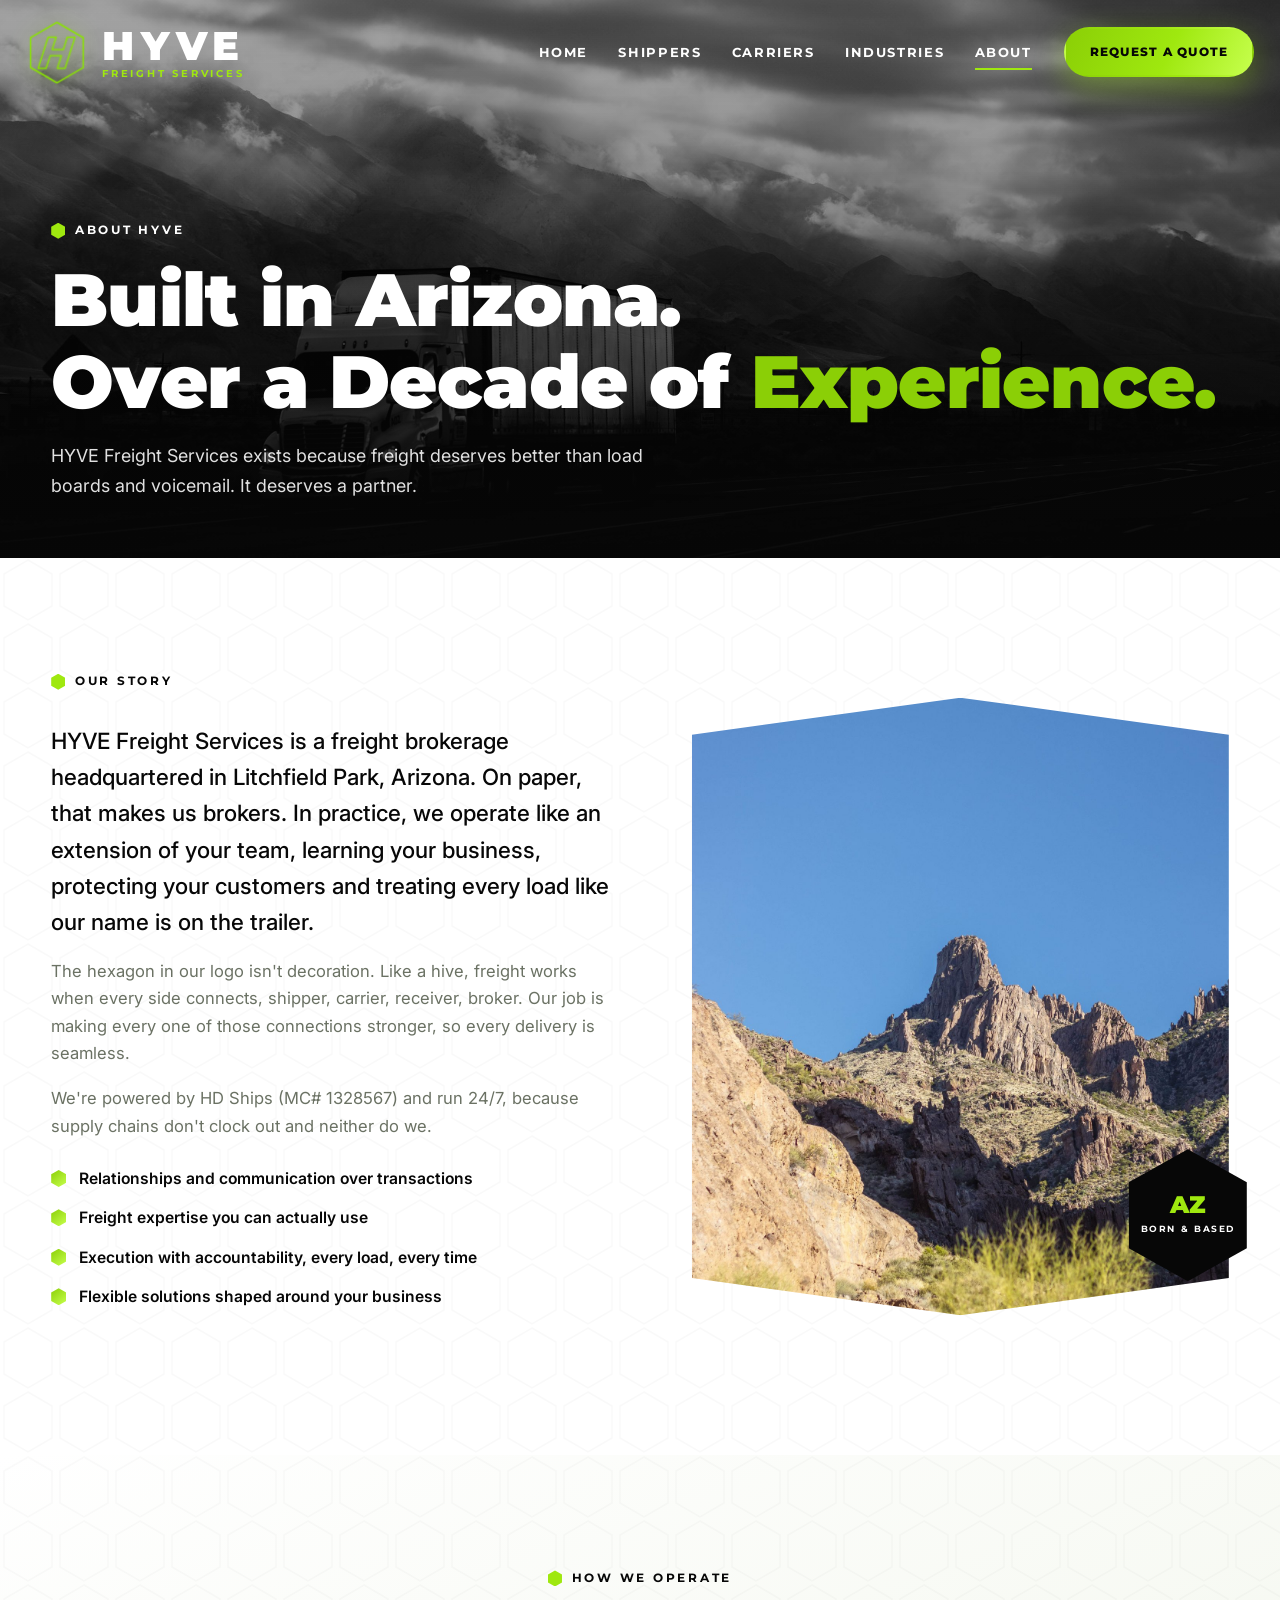
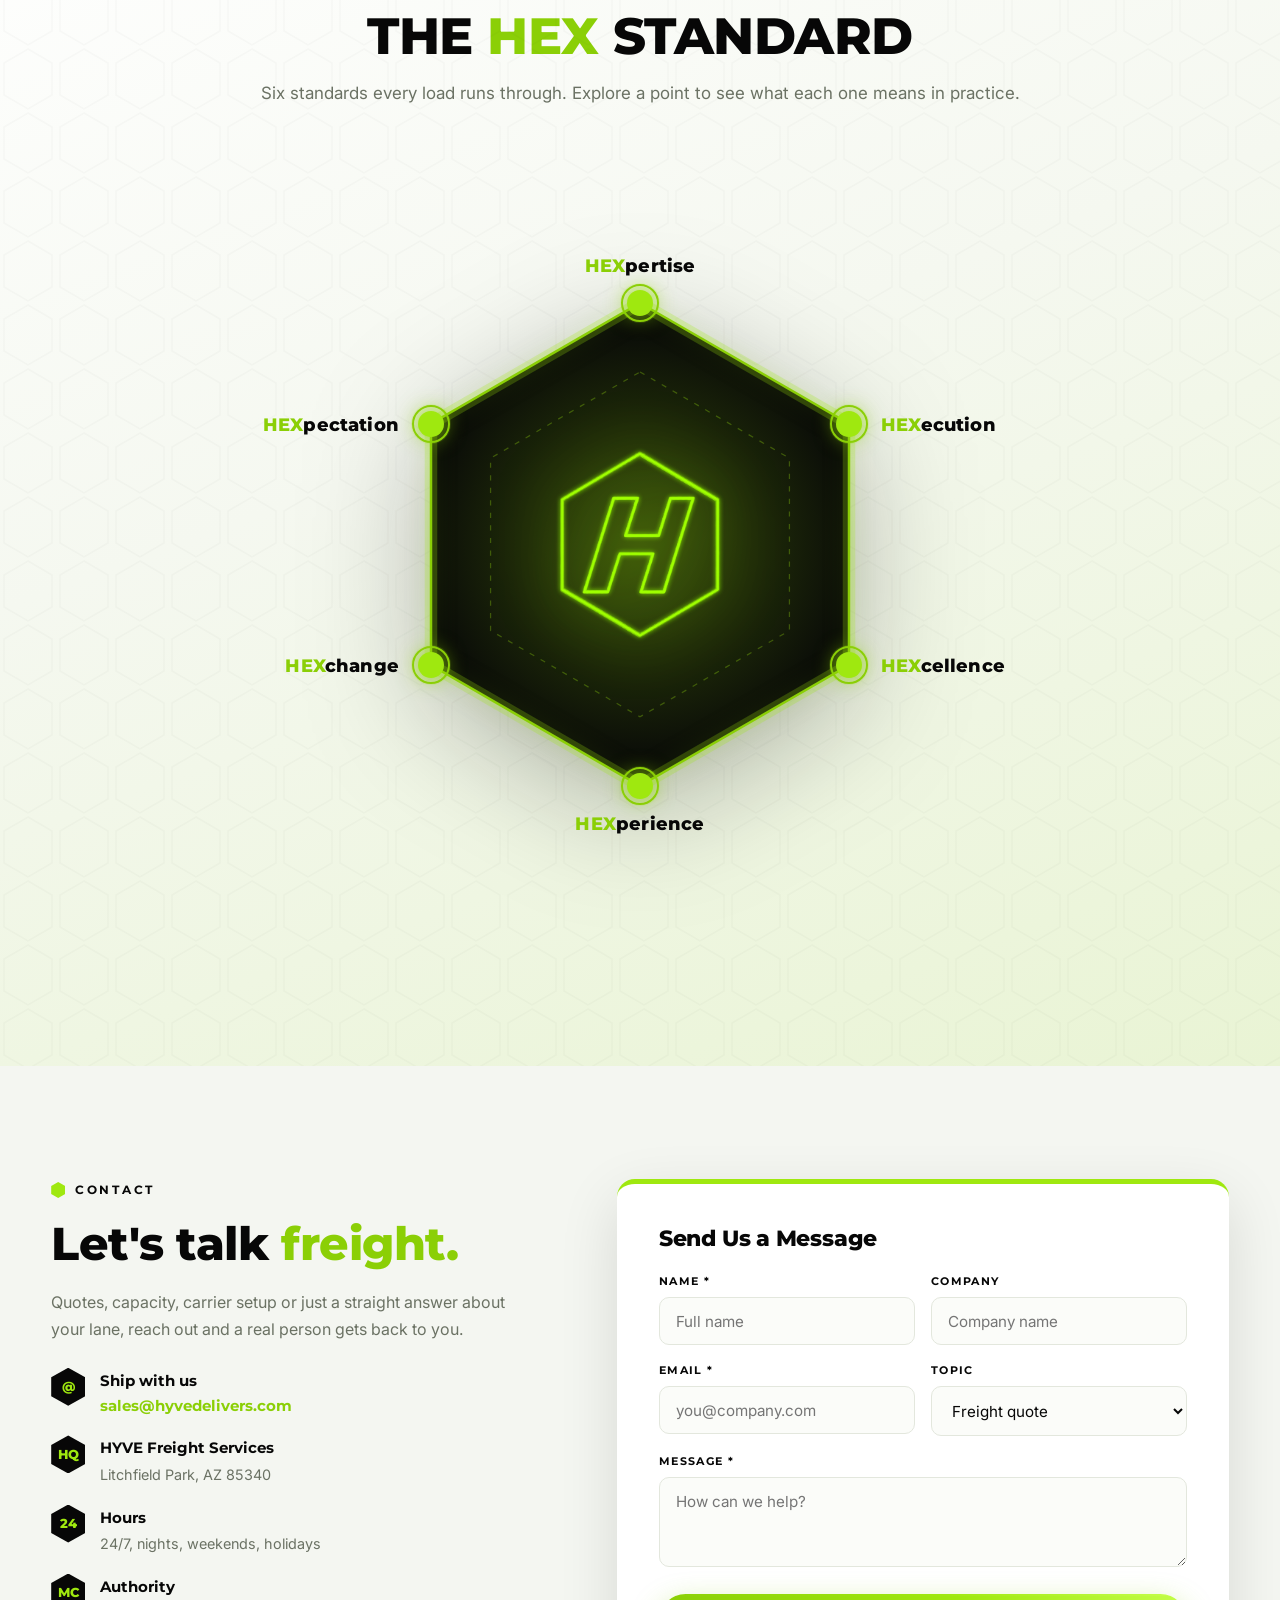
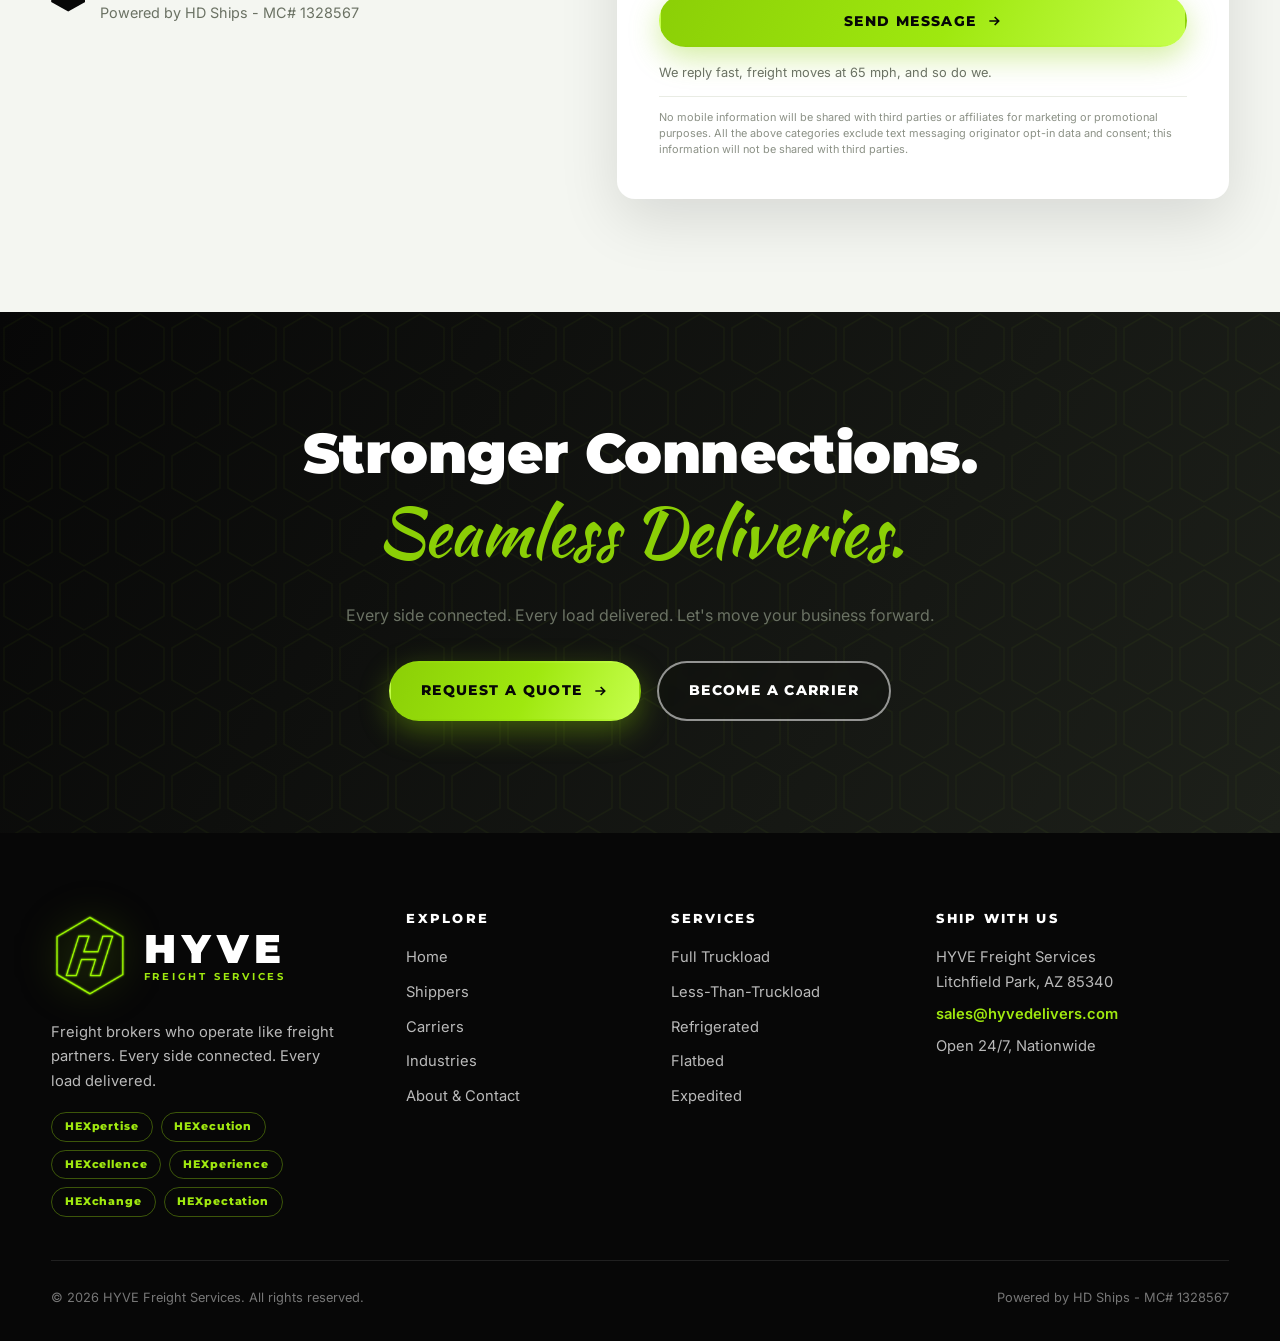
==== commit 999d69fb: "client revision round 4: SMS/mobile-data consent notice on the quote and message forms Client-suppli" ====
--- a/public/about.html
+++ b/public/about.html
@@ -208,6 +208,7 @@
               <svg width="16" height="16" viewBox="0 0 24 24" fill="none" stroke="currentColor" stroke-width="2.5"><path d="M5 12h14M13 6l6 6-6 6"/></svg>
             </button>
             <p class="form-note">We reply fast, freight moves at 65&nbsp;mph, and so do we.</p>
+            <p class="form-disclaimer">No mobile information will be shared with third parties or affiliates for marketing or promotional purposes. All the above categories exclude text messaging originator opt-in data and consent; this information will not be shared with third parties.</p>
           </form>
         </div>
       </div>
@@ -296,6 +297,7 @@
         </div>
         <button type="submit" class="btn btn-lime">Send Quote Request</button>
         <p class="form-note">Or email us directly: <a href="mailto:sales@hyvedelivers.com"><strong>sales@hyvedelivers.com</strong></a></p>
+        <p class="form-disclaimer">No mobile information will be shared with third parties or affiliates for marketing or promotional purposes. All the above categories exclude text messaging originator opt-in data and consent; this information will not be shared with third parties.</p>
       </form>
     </div>
   </div>
--- a/public/css/style.css
+++ b/public/css/style.css
@@ -648,6 +648,11 @@
 }
 .field textarea { resize: vertical; min-height: 90px; }
 .form-note { font-size: .8rem; color: var(--gray); margin-top: .9rem; }
+/* SMS / mobile-data consent notice, fine print at the very bottom of a form card */
+.form-disclaimer {
+  font-size: .68rem; line-height: 1.5; color: var(--gray); opacity: .78;
+  margin-top: .85rem; padding-top: .7rem; border-top: 1px solid var(--gray-line);
+}
 .form-card .btn { width: 100%; margin-top: 1.2rem; }
 @media (max-width: 900px) { .quote-wrap { grid-template-columns: 1fr; } .form-grid { grid-template-columns: 1fr; } }
 
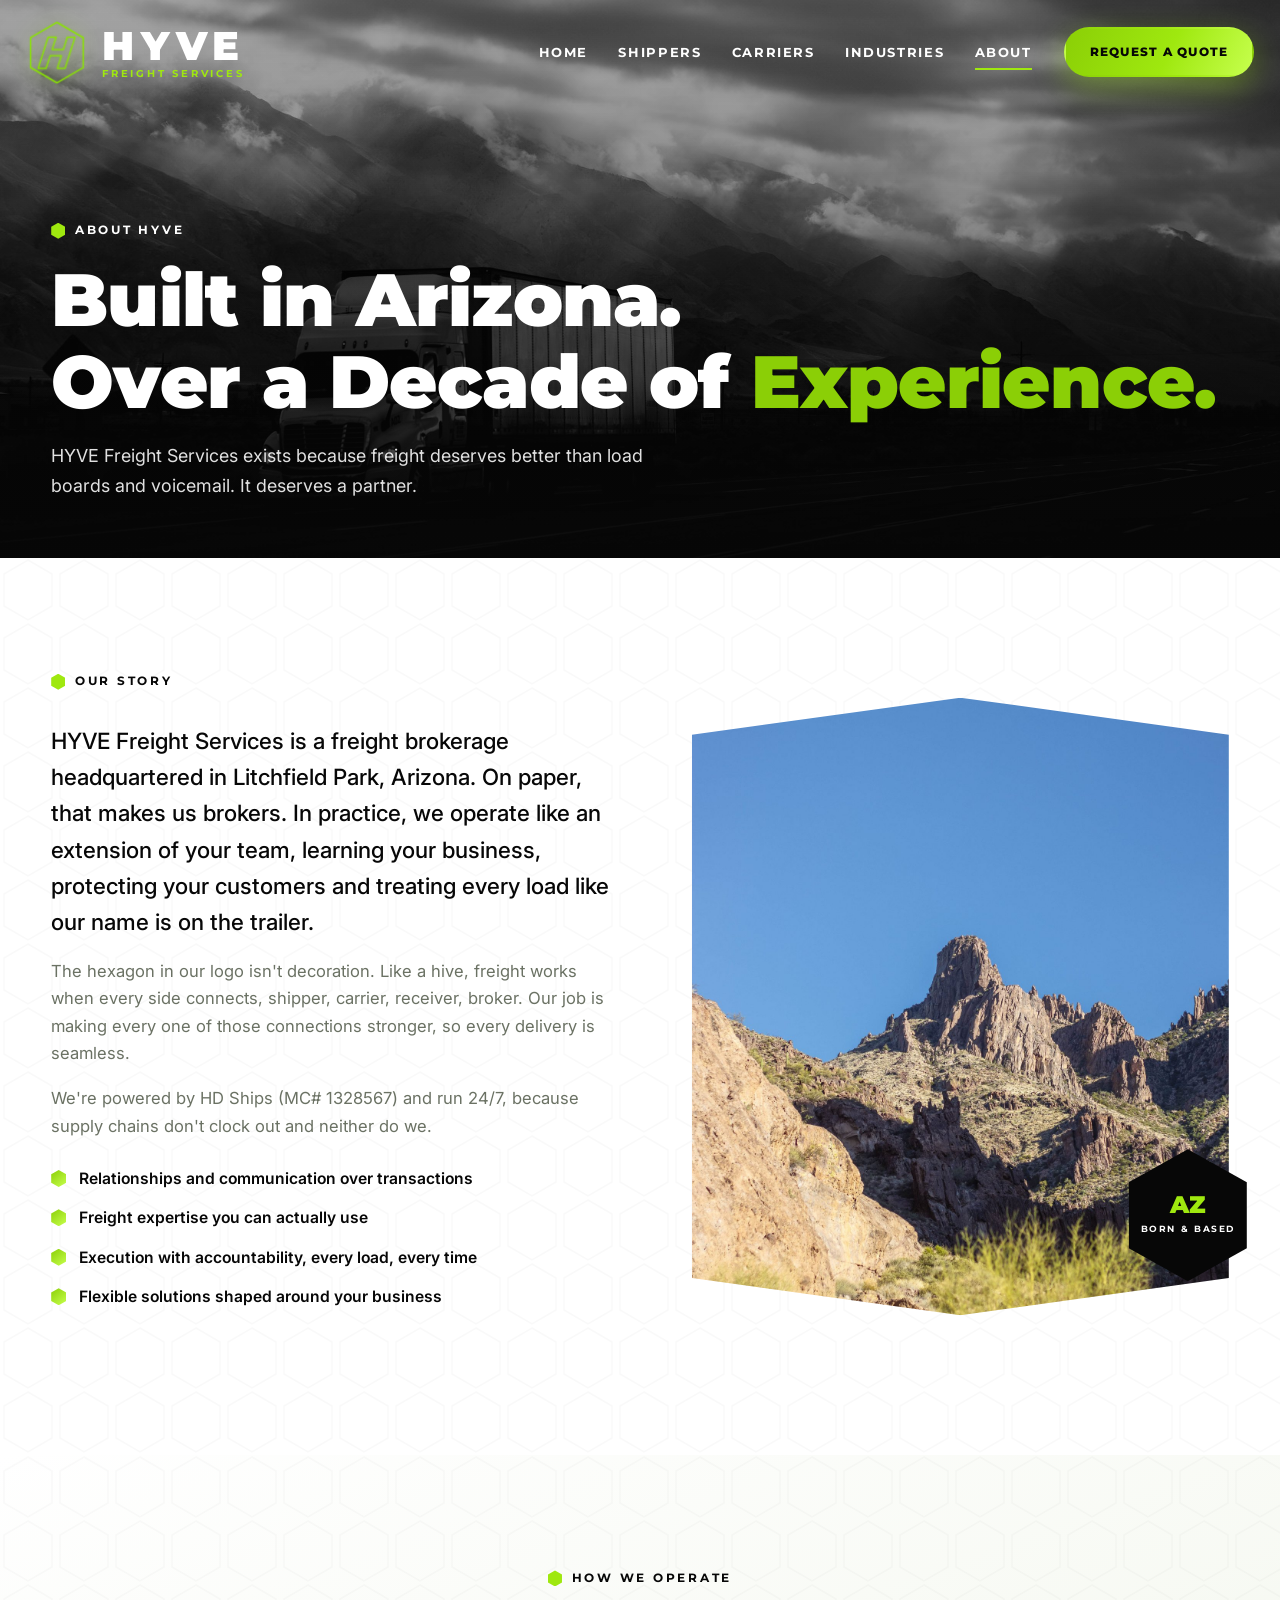
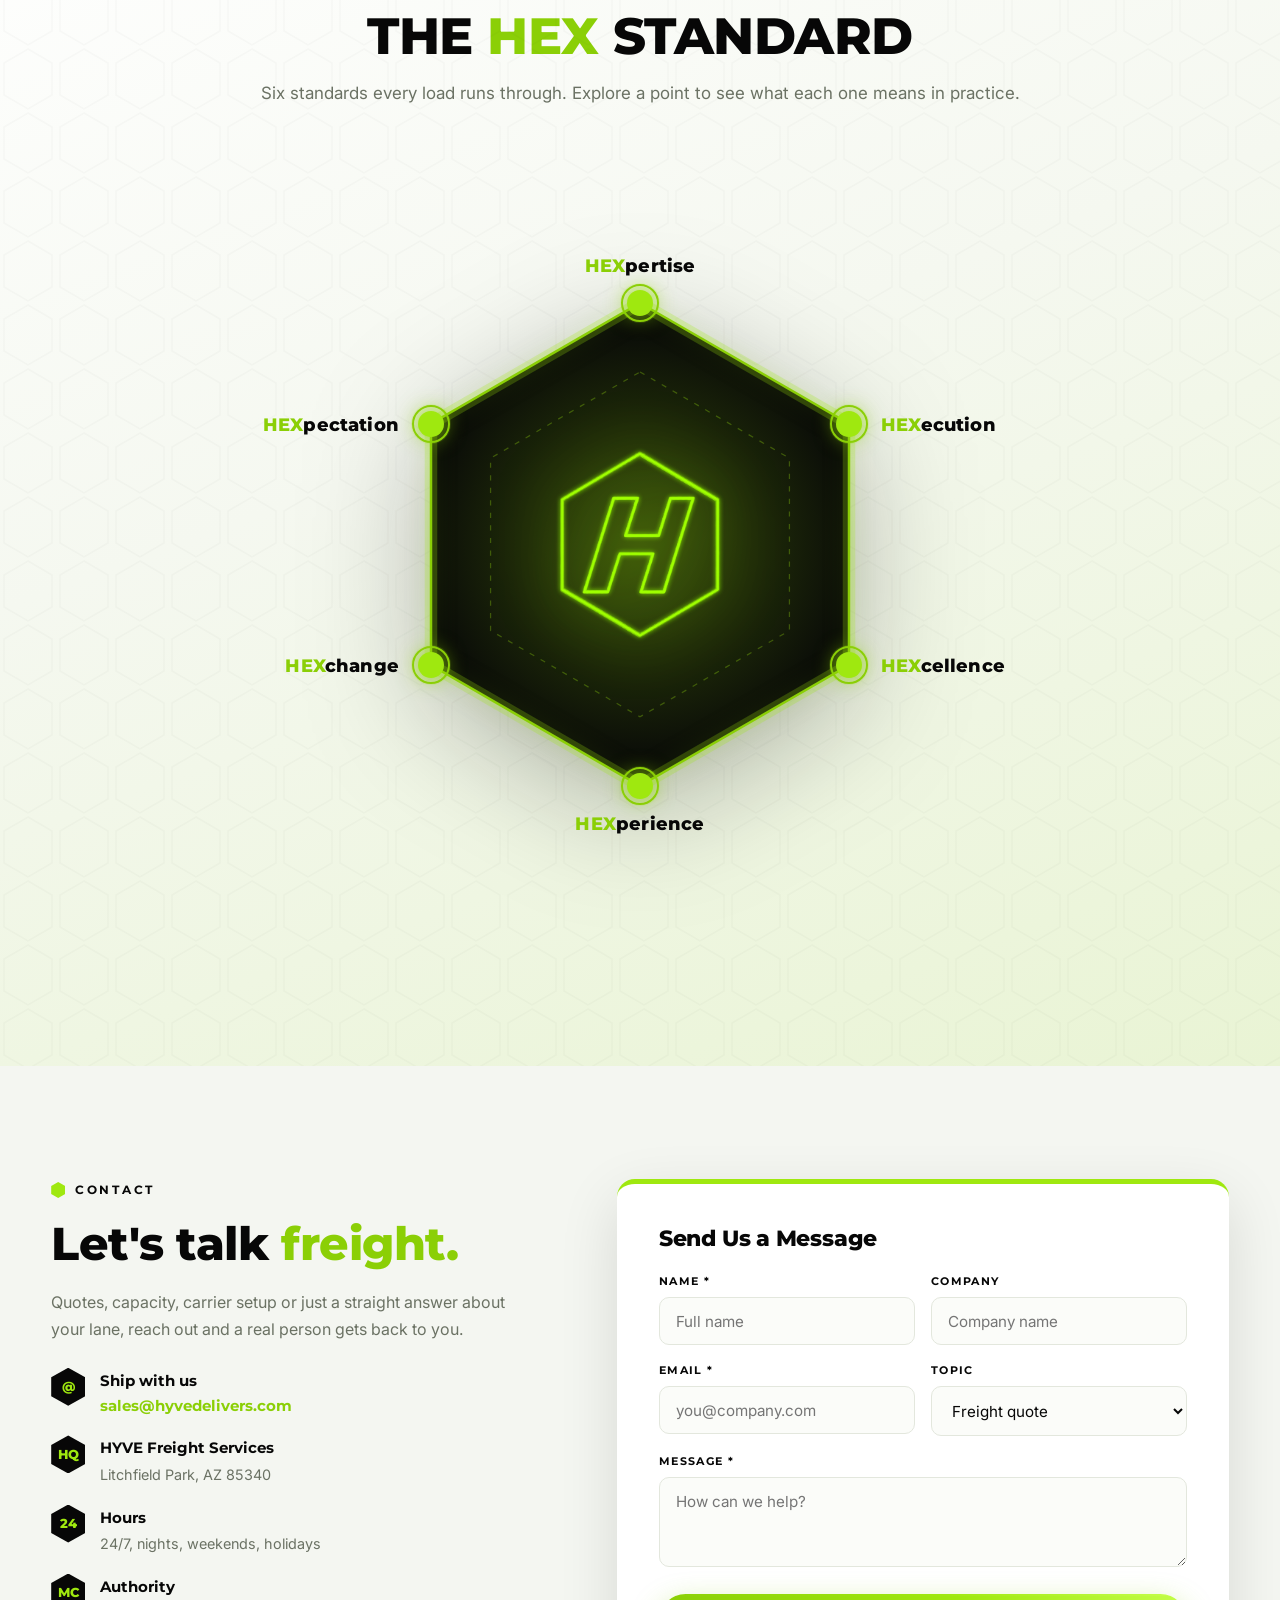
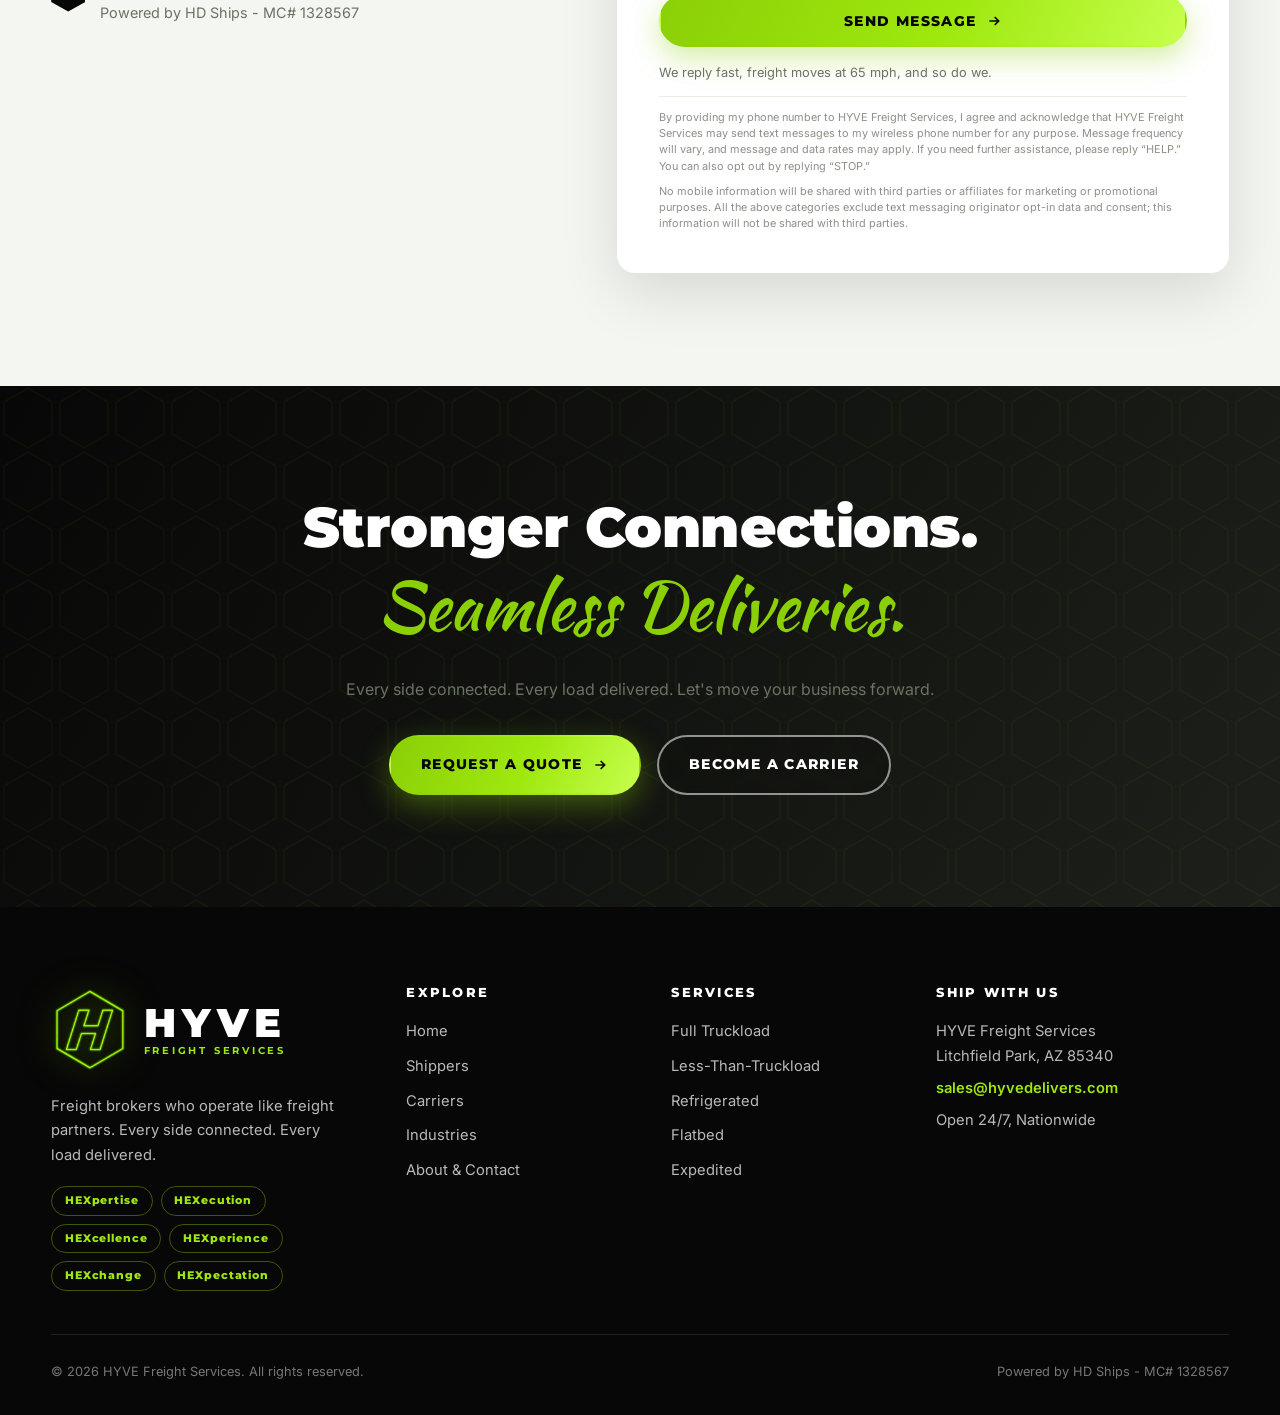
==== commit d9d1bb61: "client revision round 5: SMS consent disclaimer above the privacy statement Ben's verbatim wording, " ====
--- a/public/about.html
+++ b/public/about.html
@@ -208,6 +208,7 @@
               <svg width="16" height="16" viewBox="0 0 24 24" fill="none" stroke="currentColor" stroke-width="2.5"><path d="M5 12h14M13 6l6 6-6 6"/></svg>
             </button>
             <p class="form-note">We reply fast, freight moves at 65&nbsp;mph, and so do we.</p>
+            <p class="form-disclaimer form-disclaimer--sms">By providing my phone number to HYVE Freight Services, I agree and acknowledge that HYVE Freight Services may send text messages to my wireless phone number for any purpose. Message frequency will vary, and message and data rates may apply. If you need further assistance, please reply “HELP.” You can also opt out by replying “STOP.”</p>
             <p class="form-disclaimer">No mobile information will be shared with third parties or affiliates for marketing or promotional purposes. All the above categories exclude text messaging originator opt-in data and consent; this information will not be shared with third parties.</p>
           </form>
         </div>
@@ -297,6 +298,7 @@
         </div>
         <button type="submit" class="btn btn-lime">Send Quote Request</button>
         <p class="form-note">Or email us directly: <a href="mailto:sales@hyvedelivers.com"><strong>sales@hyvedelivers.com</strong></a></p>
+        <p class="form-disclaimer form-disclaimer--sms">By providing my phone number to HYVE Freight Services, I agree and acknowledge that HYVE Freight Services may send text messages to my wireless phone number for any purpose. Message frequency will vary, and message and data rates may apply. If you need further assistance, please reply “HELP.” You can also opt out by replying “STOP.”</p>
         <p class="form-disclaimer">No mobile information will be shared with third parties or affiliates for marketing or promotional purposes. All the above categories exclude text messaging originator opt-in data and consent; this information will not be shared with third parties.</p>
       </form>
     </div>
--- a/public/css/style.css
+++ b/public/css/style.css
@@ -653,6 +653,10 @@
   font-size: .68rem; line-height: 1.5; color: var(--gray); opacity: .78;
   margin-top: .85rem; padding-top: .7rem; border-top: 1px solid var(--gray-line);
 }
+/* second notice in the stack: no repeated hairline, just a small gap */
+.form-disclaimer + .form-disclaimer {
+  margin-top: .55rem; padding-top: 0; border-top: 0;
+}
 .form-card .btn { width: 100%; margin-top: 1.2rem; }
 @media (max-width: 900px) { .quote-wrap { grid-template-columns: 1fr; } .form-grid { grid-template-columns: 1fr; } }
 
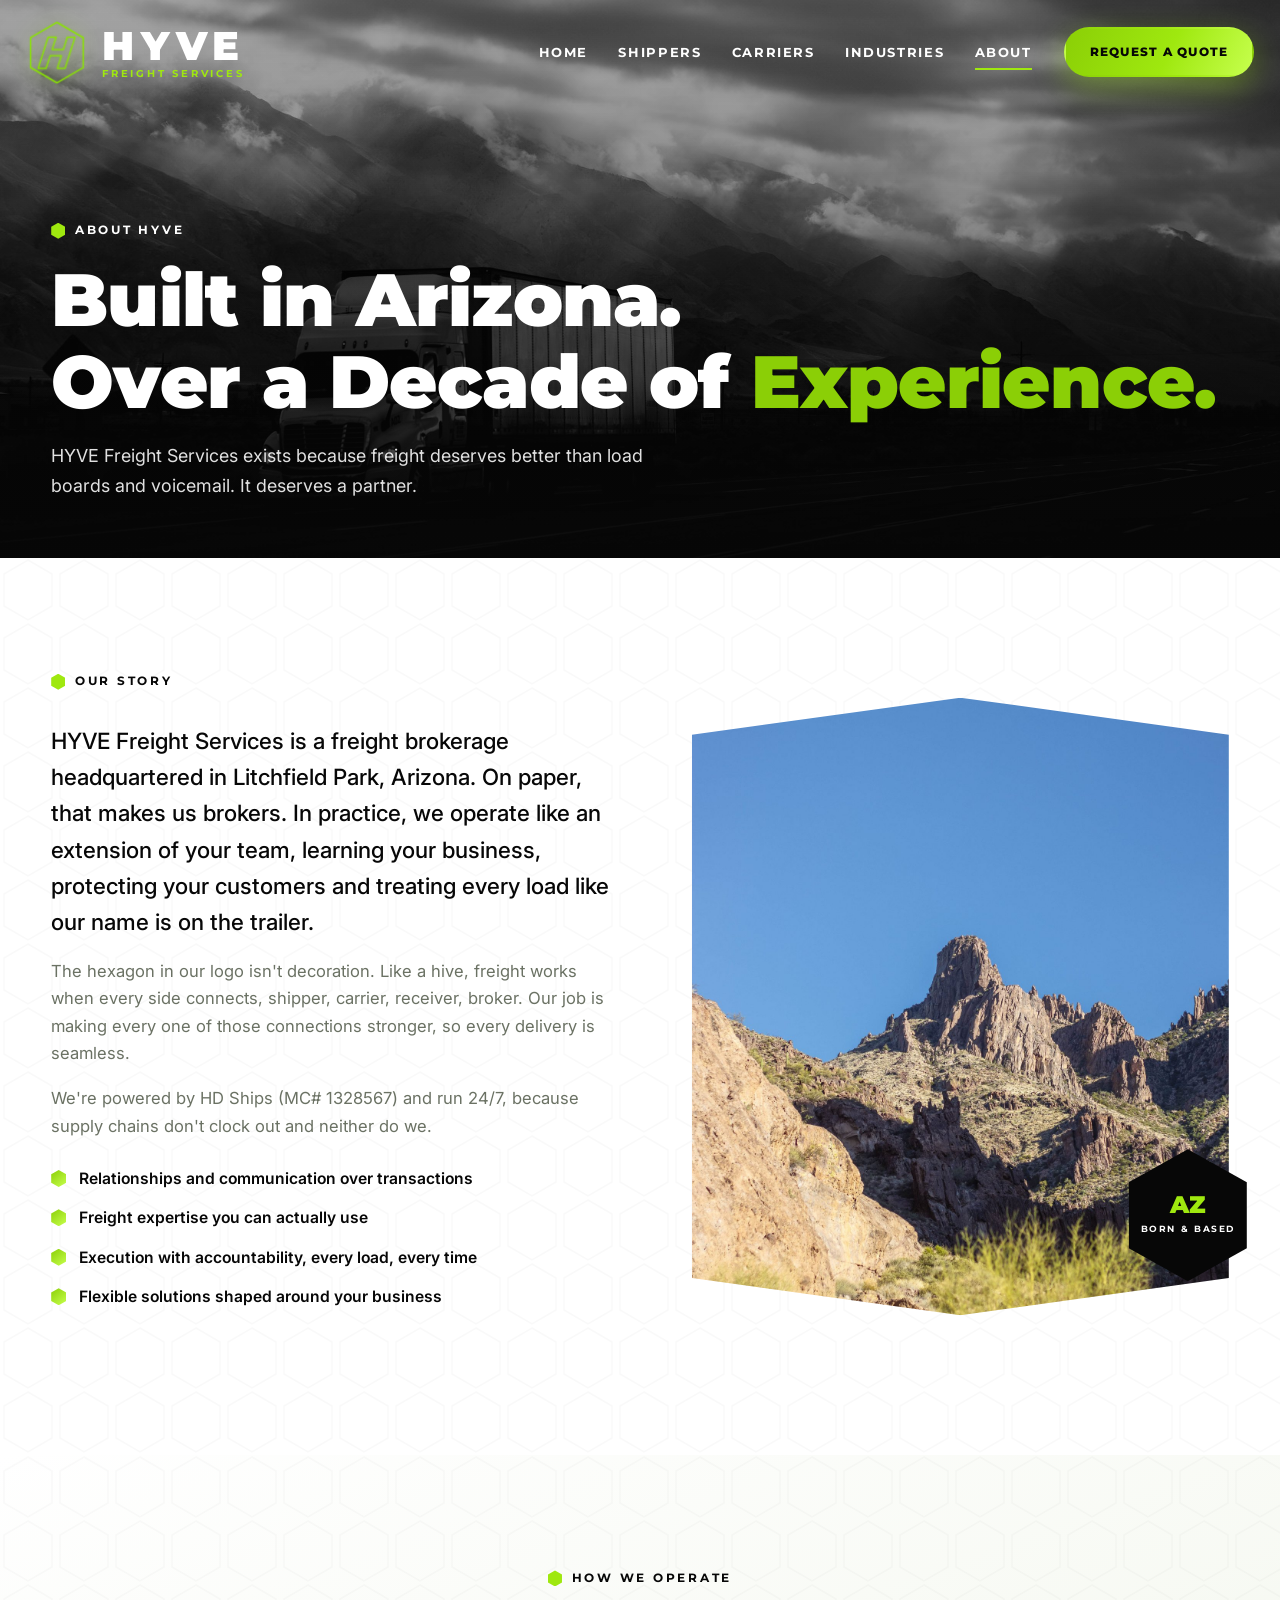
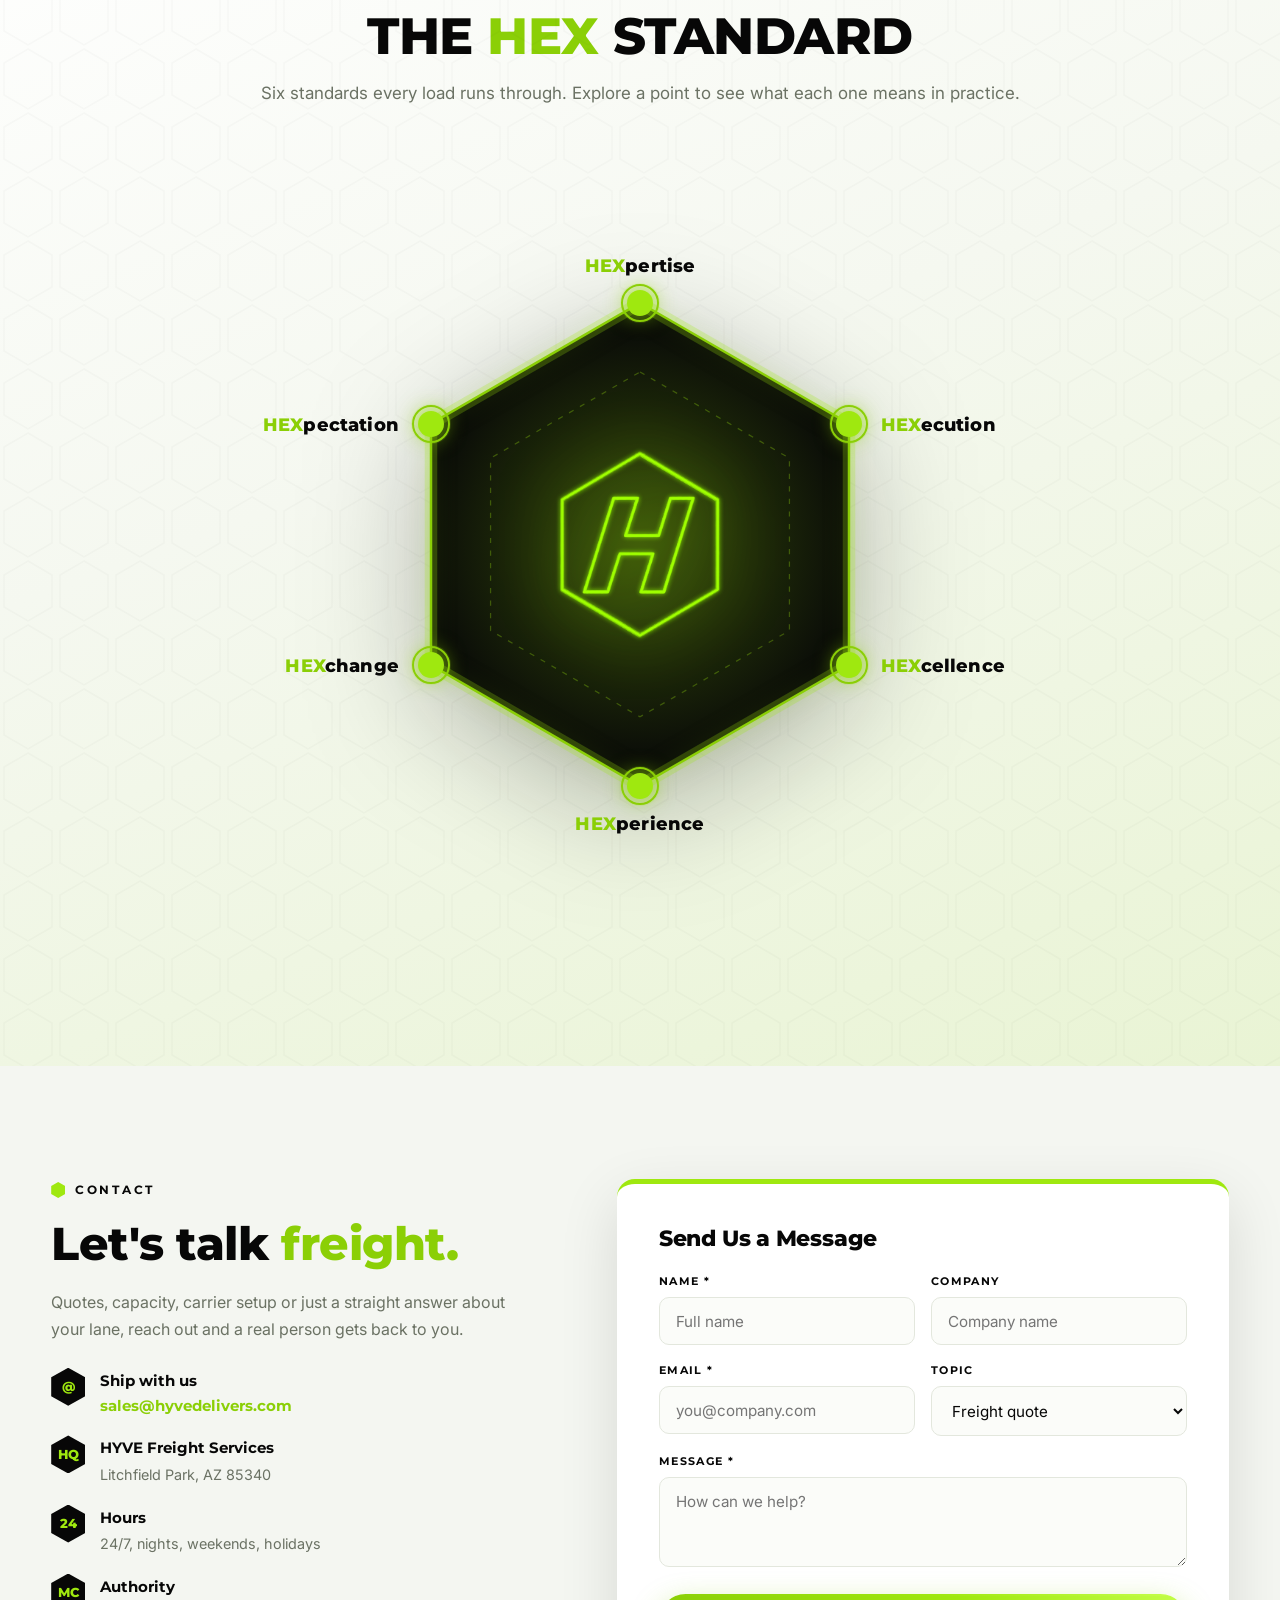
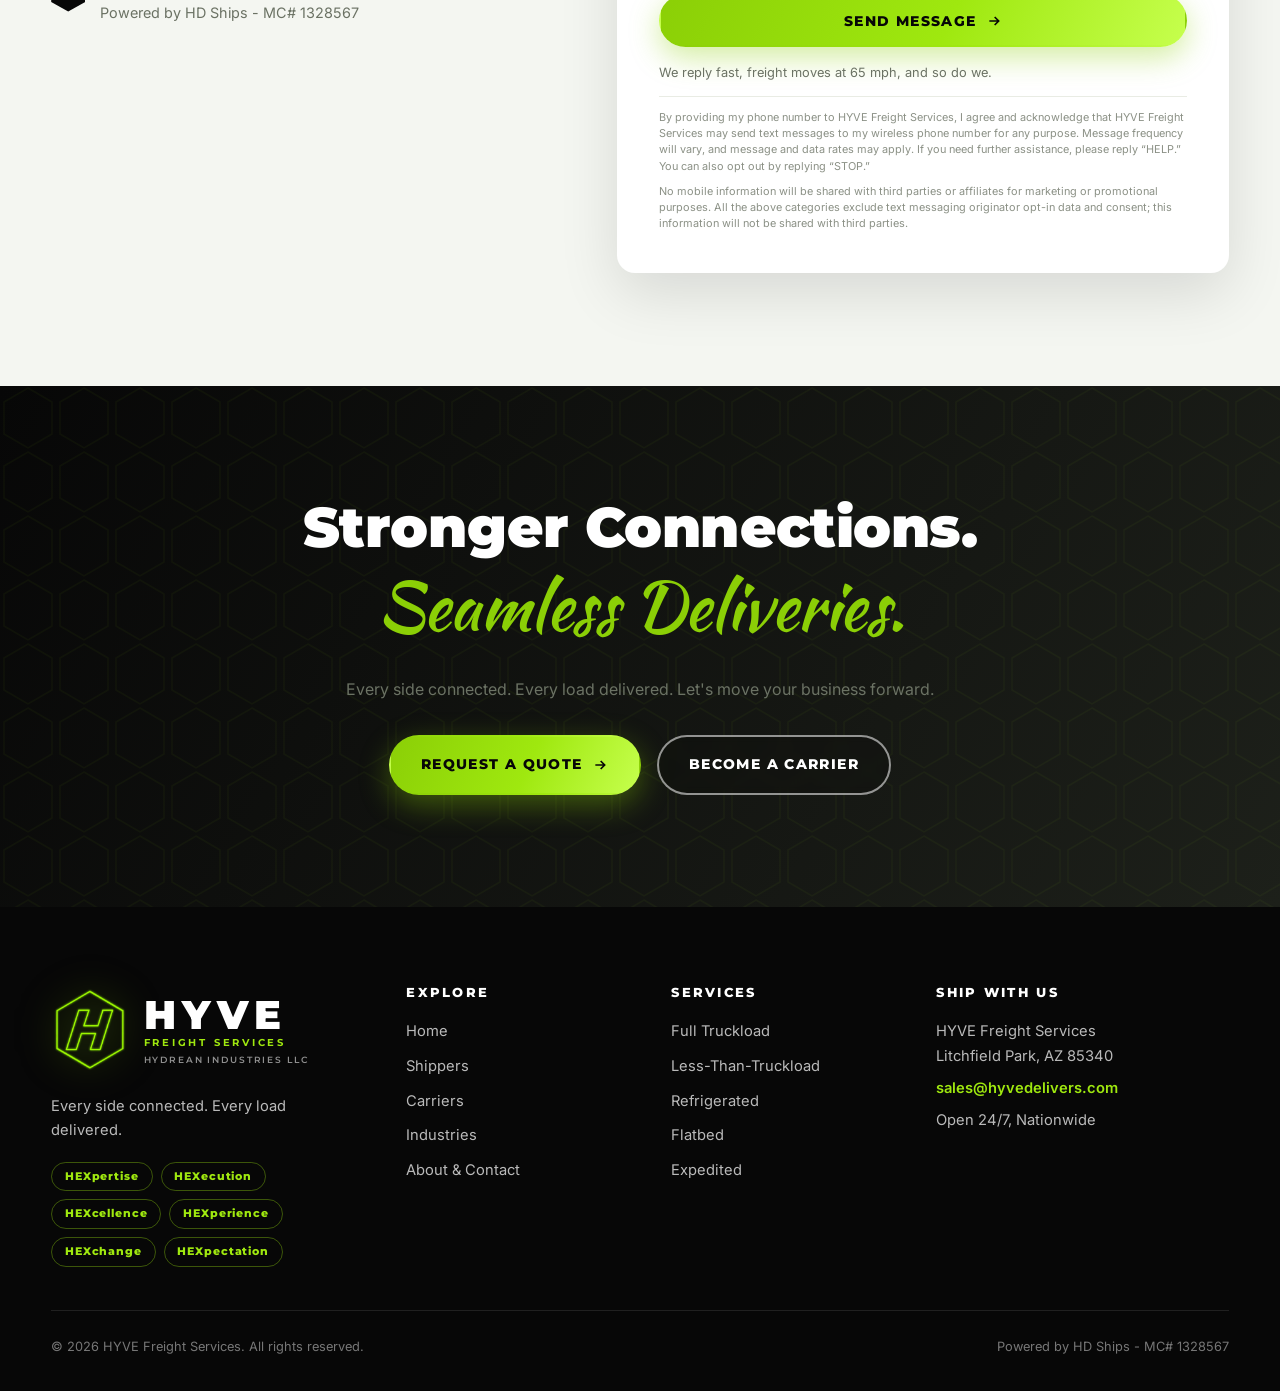
==== commit 38a798d7: "footer: add temporary Hydrean Industries LLC line, trim tagline to Every side connected Co-Authored-" ====
--- a/public/about.html
+++ b/public/about.html
@@ -238,9 +238,11 @@
             <span class="brand-word">
               <span class="brand-name">HYVE</span>
               <span class="brand-sub">Freight Services</span>
+              <!-- TEMP: legal entity line, remove when no longer needed -->
+              <span class="brand-llc">Hydrean Industries LLC</span>
             </span>
           </a>
-          <p>Freight brokers who operate like freight partners. Every side connected. Every load delivered.</p>
+          <p>Every side connected. Every load delivered.</p>
           <div class="hex-tags"><span>HEXpertise</span><span>HEXecution</span><span>HEXcellence</span><span>HEXperience</span><span>HEXchange</span><span>HEXpectation</span></div>
         </div>
         <div>
--- a/public/css/style.css
+++ b/public/css/style.css
@@ -899,3 +899,10 @@
   font-size: clamp(1.16rem, 1.9vw, 1.4rem); line-height: 1.62;
   color: var(--ink); font-weight: 500;
 }
+
+/* TEMP: legal entity line under the footer lockup, remove with the .brand-llc span in the HTML */
+.footer-lockup .brand-llc {
+  font-family: var(--font-head); font-weight: 600; font-size: .58rem;
+  letter-spacing: .2em; color: rgba(255,255,255,.55); display: block; margin-top: .45rem;
+  text-transform: uppercase; white-space: nowrap;
+}
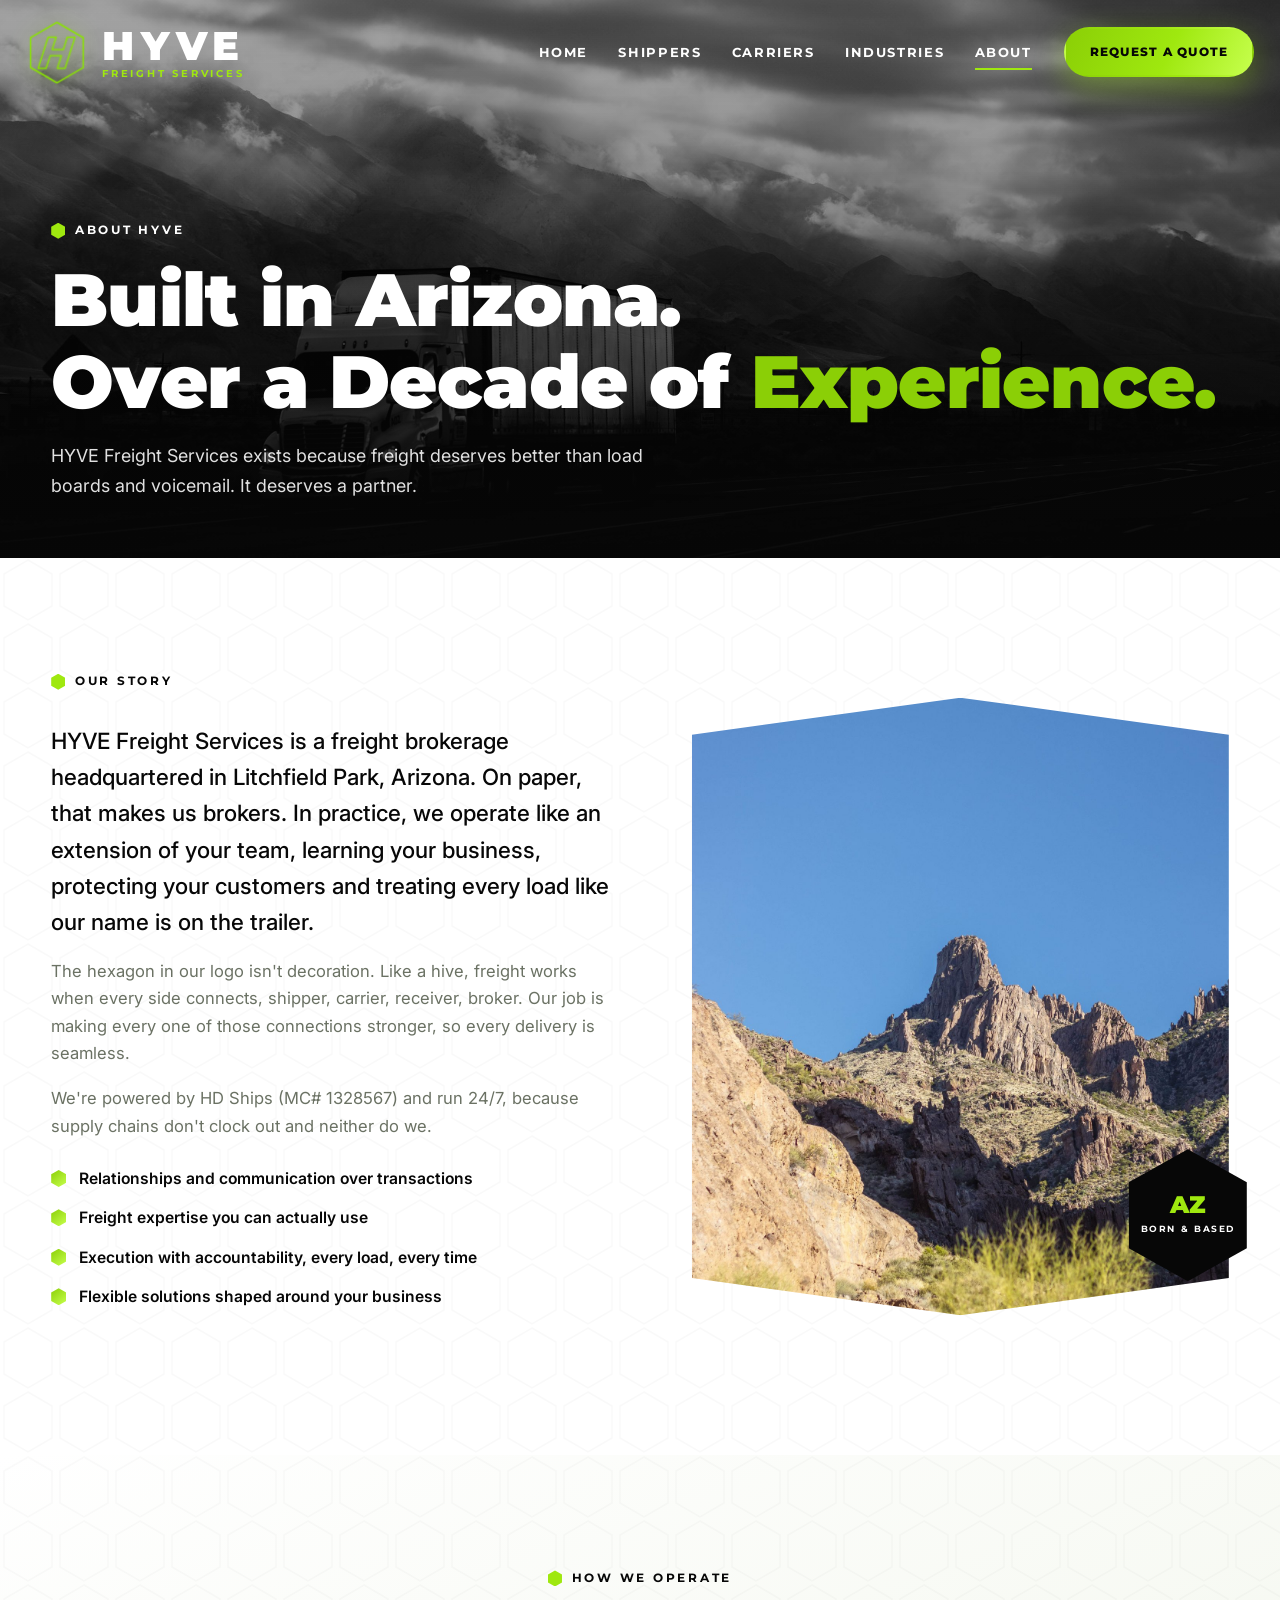
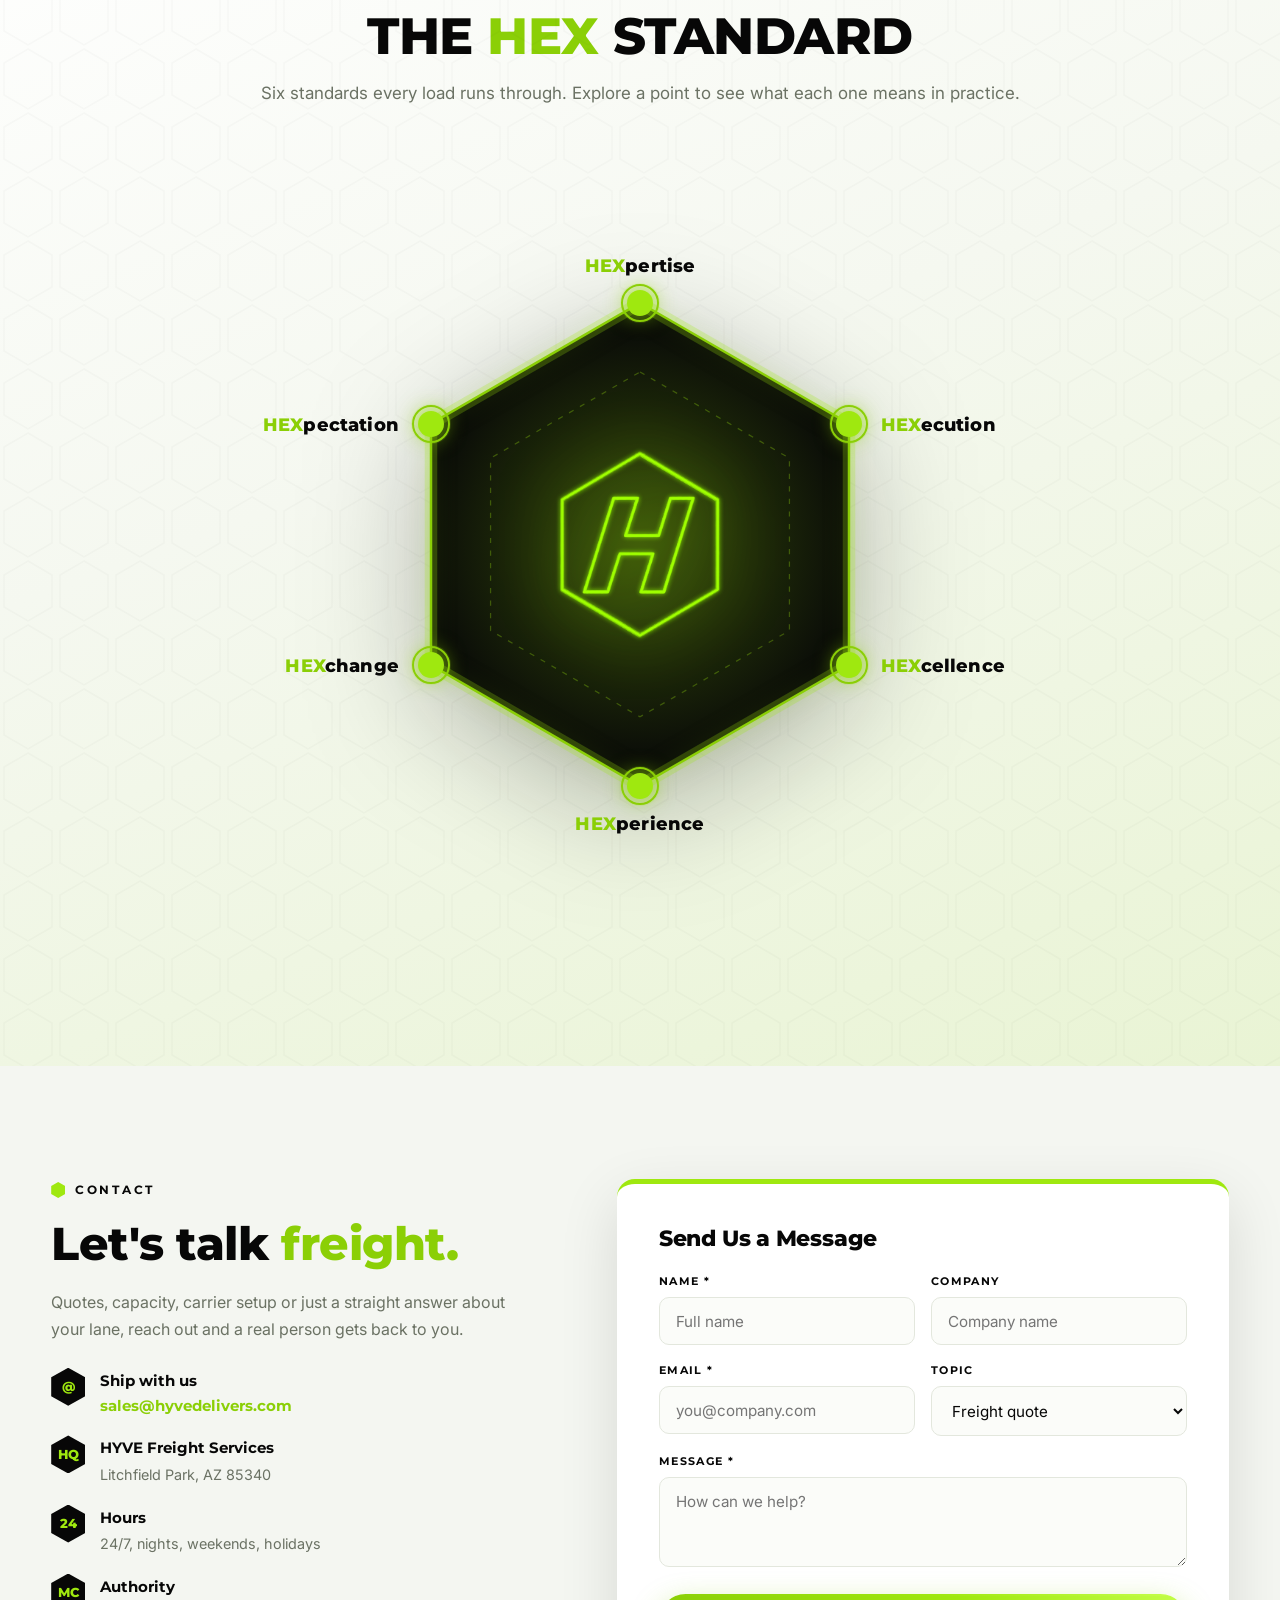
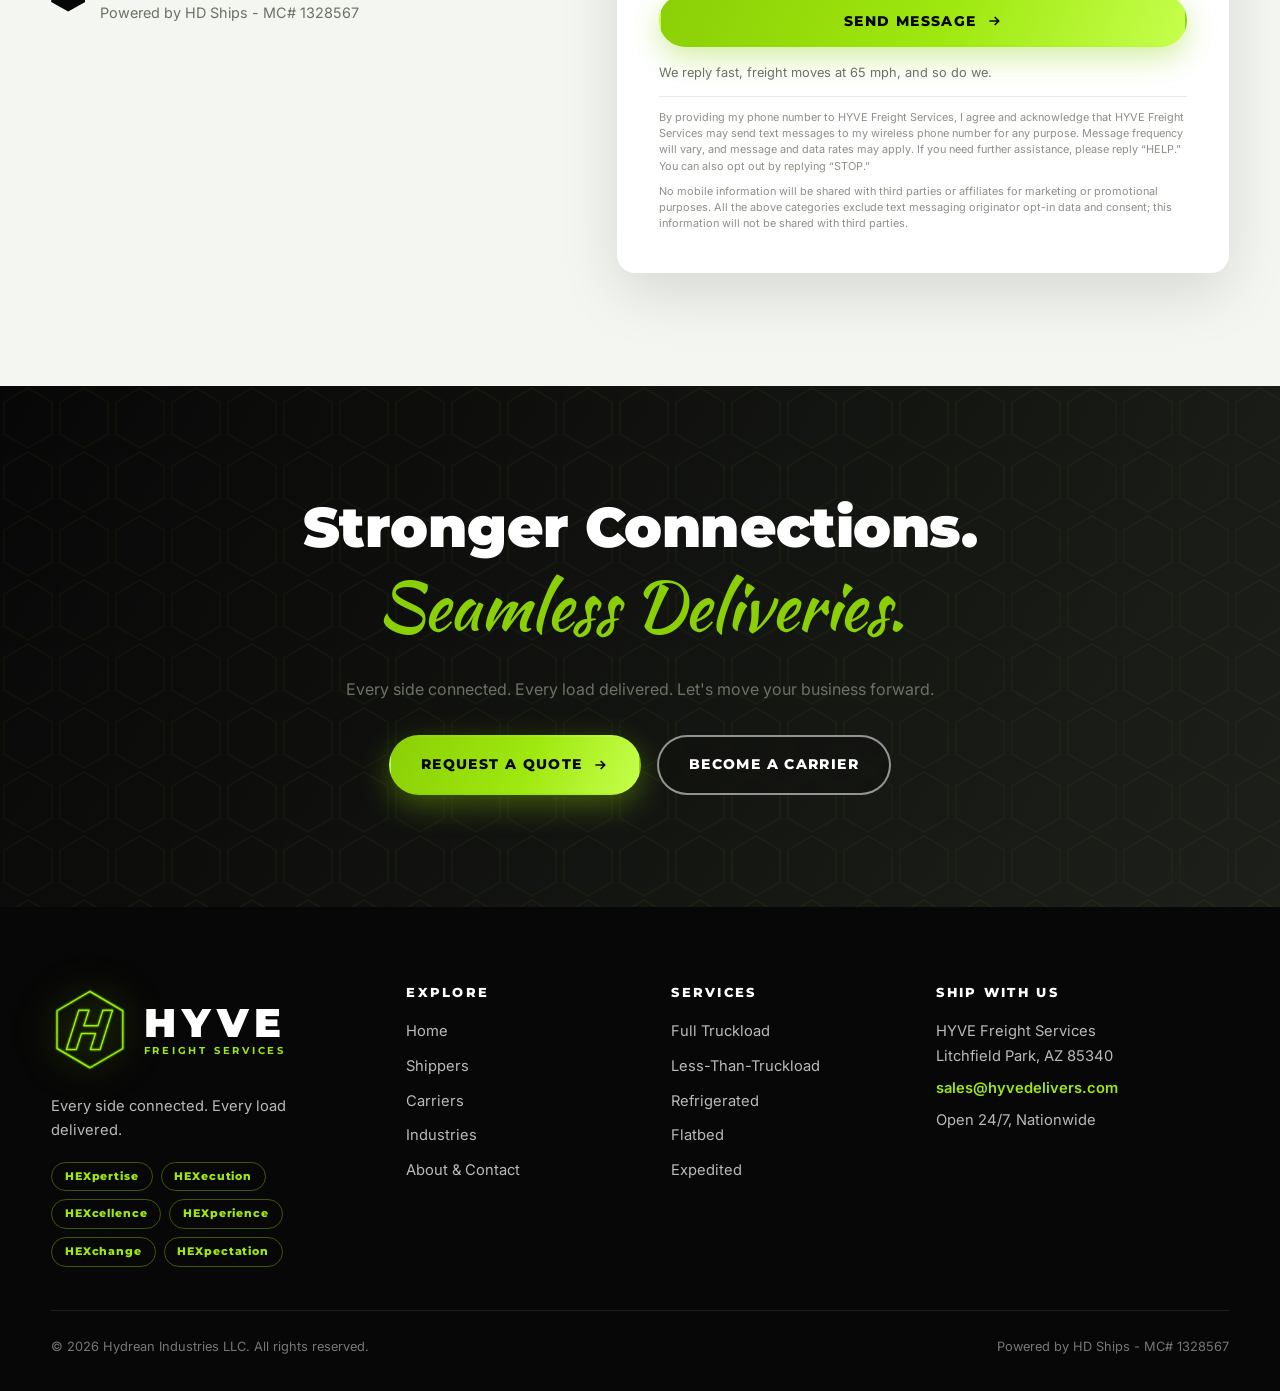
==== commit c3703894: "footer: move Hydrean Industries LLC into the copyright line, drop lockup line Co-Authored-By: Claude" ====
--- a/public/about.html
+++ b/public/about.html
@@ -238,8 +238,6 @@
             <span class="brand-word">
               <span class="brand-name">HYVE</span>
               <span class="brand-sub">Freight Services</span>
-              <!-- TEMP: legal entity line, remove when no longer needed -->
-              <span class="brand-llc">Hydrean Industries LLC</span>
             </span>
           </a>
           <p>Every side connected. Every load delivered.</p>
@@ -273,7 +271,7 @@
         </div>
       </div>
       <div class="footer-bottom">
-        <span>© <span id="year"></span> HYVE Freight Services. All rights reserved.</span>
+        <span>© <span id="year"></span> Hydrean Industries LLC. All rights reserved.</span>
         <span>Powered by HD Ships - MC# 1328567</span>
       </div>
     </div>
--- a/public/css/style.css
+++ b/public/css/style.css
@@ -899,10 +899,3 @@
   font-size: clamp(1.16rem, 1.9vw, 1.4rem); line-height: 1.62;
   color: var(--ink); font-weight: 500;
 }
-
-/* TEMP: legal entity line under the footer lockup, remove with the .brand-llc span in the HTML */
-.footer-lockup .brand-llc {
-  font-family: var(--font-head); font-weight: 600; font-size: .58rem;
-  letter-spacing: .2em; color: rgba(255,255,255,.55); display: block; margin-top: .45rem;
-  text-transform: uppercase; white-space: nowrap;
-}
